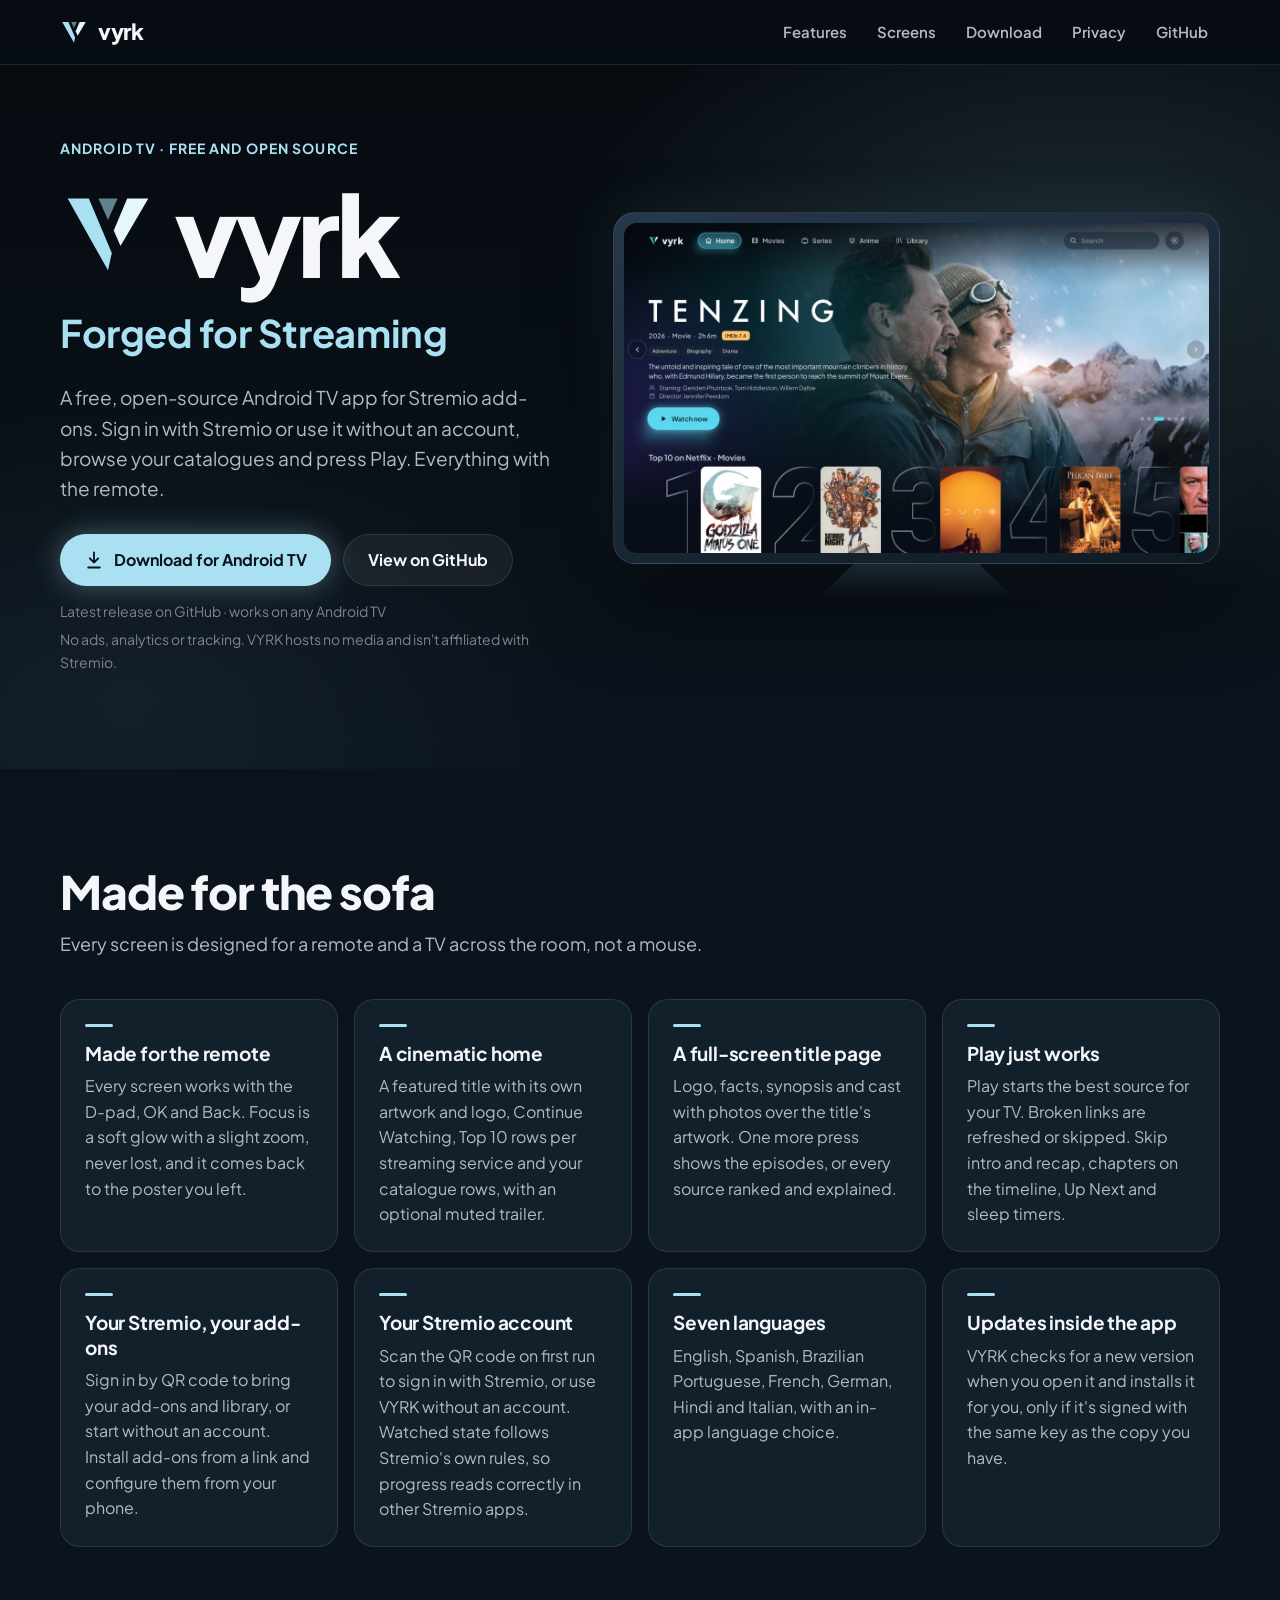
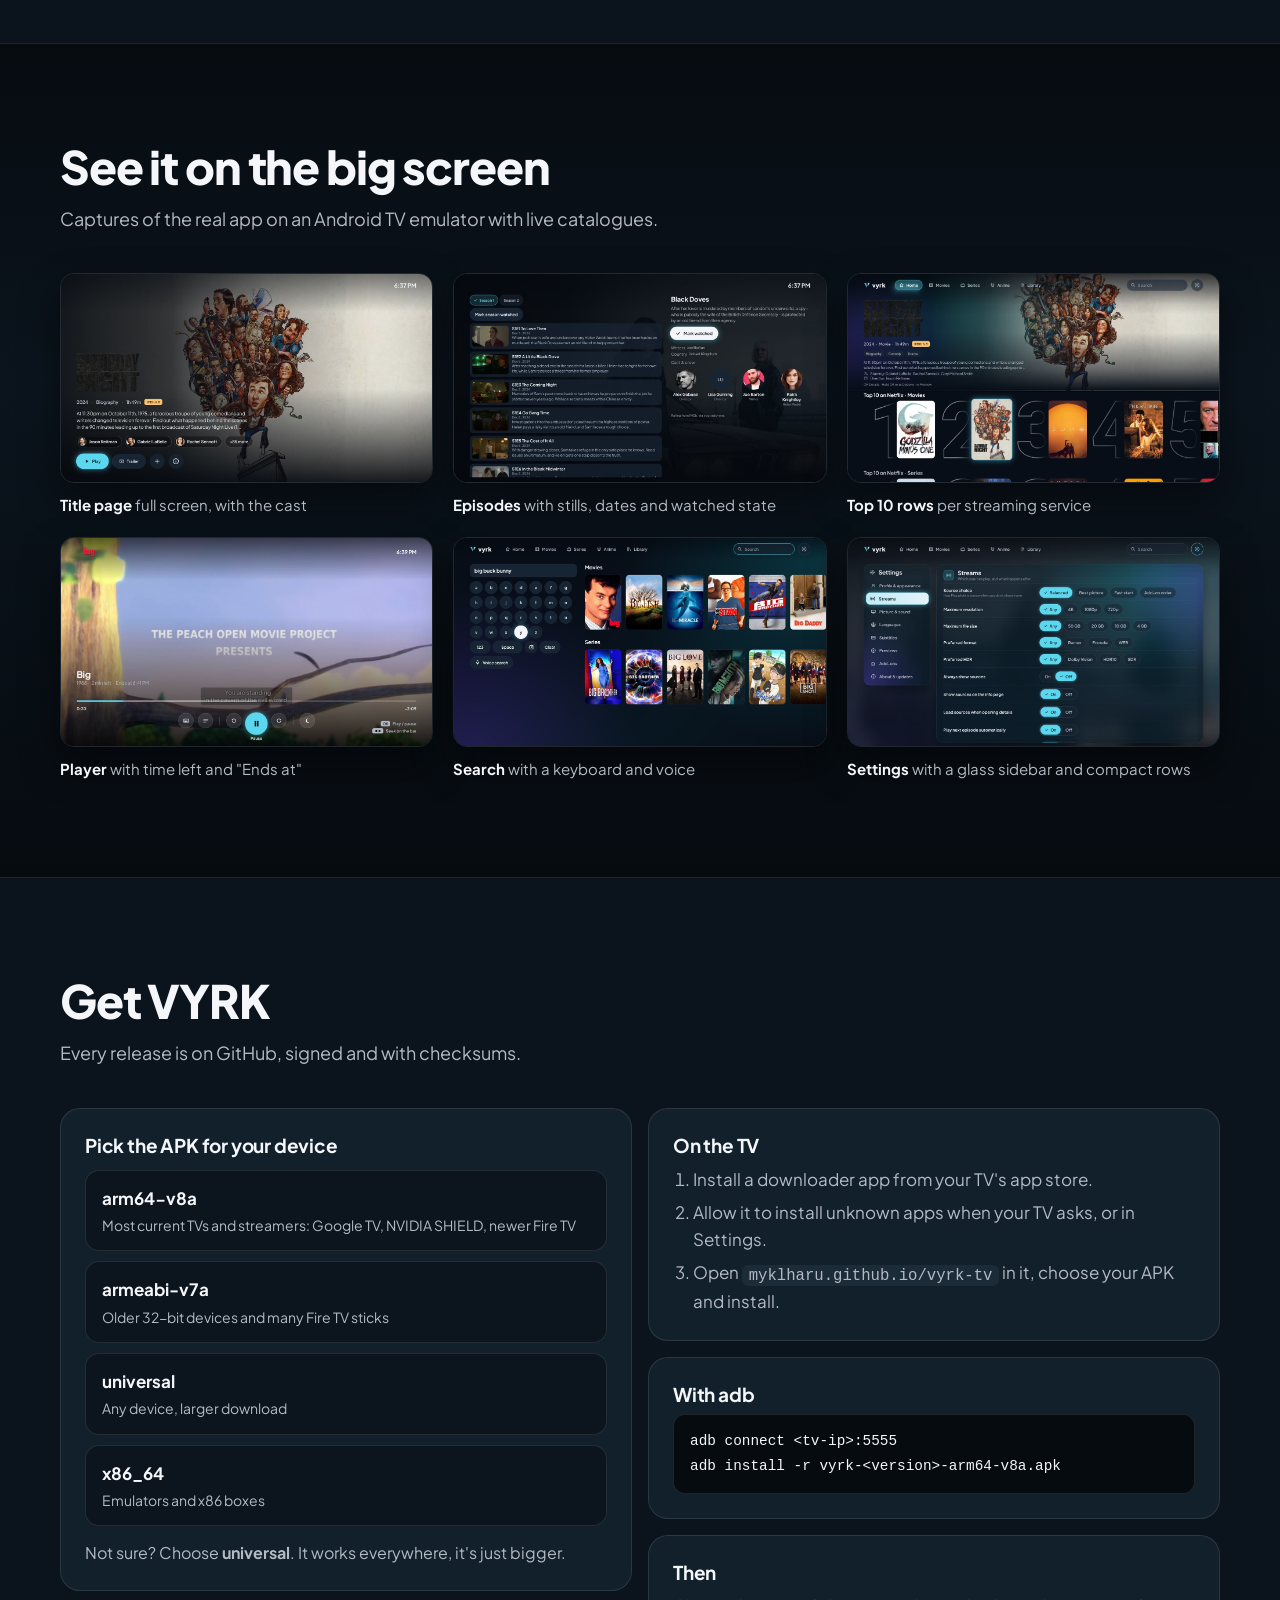
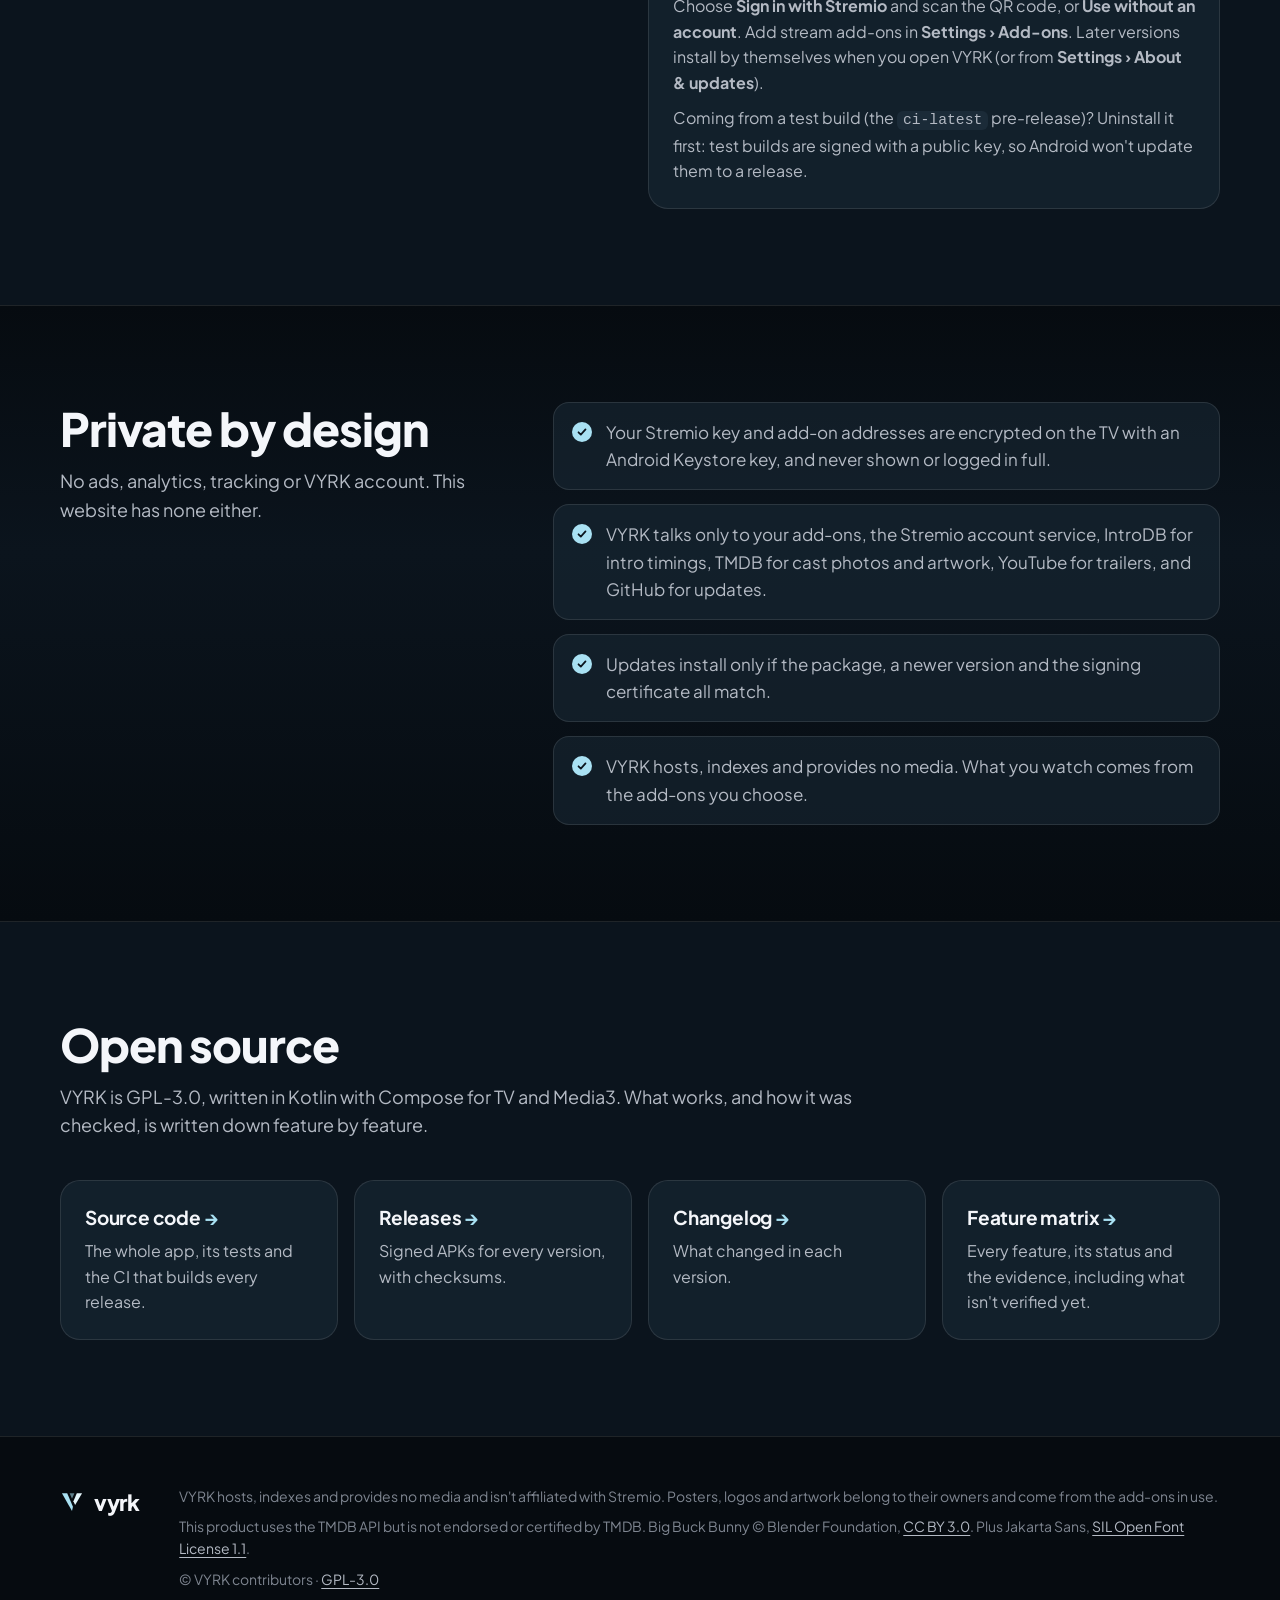
==== site/index.html @ adef7f31 "Automatic updates when VYRK opens - On opening (once per run, at most every 10 min, Settings switch " ====
<!DOCTYPE html>
<html lang="en">
<head>
  <meta charset="utf-8">
  <meta name="viewport" content="width=device-width, initial-scale=1">
  <title>VYRK · Forged for Streaming</title>
  <meta name="description" content="VYRK is a free, open-source Android TV app for Stremio add-ons. Sign in with Stremio or use it without an account, browse your catalogues and press Play, all with the remote.">
  <meta name="theme-color" content="#0B141D">
  <link rel="icon" href="img/mark.svg" type="image/svg+xml">
  <meta property="og:type" content="website">
  <meta property="og:title" content="VYRK · Forged for Streaming">
  <meta property="og:description" content="A free, open-source Android TV app for Stremio add-ons. Browse, choose, press Play. Everything with the remote.">
  <meta property="og:image" content="https://myklharu.github.io/vyrk-tv/img/social-preview.jpg">
  <meta property="og:url" content="https://myklharu.github.io/vyrk-tv/">
  <meta name="twitter:card" content="summary_large_image">
  <link rel="preload" href="fonts/PlusJakartaSans.ttf" as="font" type="font/ttf" crossorigin>
  <link rel="stylesheet" href="styles.css">
</head>
<body>
  <a class="skip" href="#main">Skip to content</a>

  <header class="top">
    <nav class="wrap nav" aria-label="Main">
      <a class="brand" href="#top" aria-label="VYRK home">
        <img src="img/mark.svg" alt="" width="28" height="28">
        <span>vyrk</span>
      </a>
      <div class="nav-links">
        <a href="#features">Features</a>
        <a href="#screens">Screens</a>
        <a href="#download">Download</a>
        <a href="#privacy">Privacy</a>
        <a href="https://github.com/MYKLHARU/vyrk-tv">GitHub</a>
      </div>
    </nav>
  </header>

  <main id="main">
    <!-- Hero -->
    <section class="hero" id="top">
      <div class="wrap hero-grid">
        <div class="hero-copy">
          <p class="eyebrow">Android TV · Free and open source</p>
          <h1 class="wordmark">
            <img src="img/mark.svg" alt="" width="96" height="96">
            <span>vyrk</span>
          </h1>
          <p class="tagline">Forged for Streaming</p>
          <p class="lede">A free, open-source Android TV app for Stremio add-ons. Sign in with Stremio or use it without an account, browse your catalogues and press Play. Everything with the remote.</p>
          <div class="cta">
            <a class="btn btn-primary" id="dl-main" href="https://github.com/MYKLHARU/vyrk-tv/releases/latest">
              <svg viewBox="0 0 24 24" aria-hidden="true"><path d="M12 3v12m0 0-5-5m5 5 5-5M5 21h14" fill="none" stroke="currentColor" stroke-width="2.2" stroke-linecap="round" stroke-linejoin="round"/></svg>
              <span>Download for Android TV</span>
            </a>
            <a class="btn btn-ghost" href="https://github.com/MYKLHARU/vyrk-tv">View on GitHub</a>
          </div>
          <p class="fineprint" id="dl-meta">Latest release on GitHub · works on any Android TV</p>
          <p class="fineprint">No ads, analytics or tracking. VYRK hosts no media and isn't affiliated with Stremio.</p>
        </div>
        <figure class="tv">
          <div class="tv-frame"><img src="img/shots/home.jpg" alt="VYRK home screen on a TV: icon tabs, a featured title with its logo, synopsis and a Watch now button, arrows at either side, above Top 10 rows" width="1280" height="720"></div>
          <div class="tv-stand" aria-hidden="true"></div>
        </figure>
      </div>
    </section>

    <!-- Features -->
    <section class="section" id="features">
      <div class="wrap">
        <h2>Made for the sofa</h2>
        <p class="section-lede">Every screen is designed for a remote and a TV across the room, not a mouse.</p>
        <div class="features">
          <article class="card">
            <h3>Made for the remote</h3>
            <p>Every screen works with the D-pad, OK and Back. Focus is a soft glow with a slight zoom, never lost, and it comes back to the poster you left.</p>
          </article>
          <article class="card">
            <h3>A cinematic home</h3>
            <p>A featured title with its own artwork and logo, Continue Watching, Top 10 rows per streaming service and your catalogue rows, with an optional muted trailer.</p>
          </article>
          <article class="card">
            <h3>A full-screen title page</h3>
            <p>Logo, facts, synopsis and cast with photos over the title's artwork. One more press shows the episodes, or every source ranked and explained.</p>
          </article>
          <article class="card">
            <h3>Play just works</h3>
            <p>Play starts the best source for your TV. Broken links are refreshed or skipped. Skip intro and recap, chapters on the timeline, Up Next and sleep timers.</p>
          </article>
          <article class="card">
            <h3>Your Stremio, your add-ons</h3>
            <p>Sign in by QR code to bring your add-ons and library, or start without an account. Install add-ons from a link and configure them from your phone.</p>
          </article>
          <article class="card">
            <h3>Your Stremio account</h3>
            <p>Scan the QR code on first run to sign in with Stremio, or use VYRK without an account. Watched state follows Stremio's own rules, so progress reads correctly in other Stremio apps.</p>
          </article>
          <article class="card">
            <h3>Seven languages</h3>
            <p>English, Spanish, Brazilian Portuguese, French, German, Hindi and Italian, with an in-app language choice.</p>
          </article>
          <article class="card">
            <h3>Updates inside the app</h3>
            <p>VYRK checks for a new version when you open it and installs it for you, only if it's signed with the same key as the copy you have.</p>
          </article>
        </div>
      </div>
    </section>

    <!-- Screens -->
    <section class="section section-alt" id="screens">
      <div class="wrap">
        <h2>See it on the big screen</h2>
        <p class="section-lede">Captures of the real app on an Android TV emulator with live catalogues.</p>
        <div class="gallery">
          <figure><img src="img/shots/title-page.jpg" alt="Full-screen title page for Saturday Night with cast photos and Play, Trailer, library and more buttons" loading="lazy" width="1280" height="720"><figcaption><strong>Title page</strong> full screen, with the cast</figcaption></figure>
          <figure><img src="img/shots/episodes.jpg" alt="Black Doves episodes with stills and air dates beside the cast and crew" loading="lazy" width="1280" height="720"><figcaption><strong>Episodes</strong> with stills, dates and watched state</figcaption></figure>
          <figure><img src="img/shots/top10.jpg" alt="Top 10 on Netflix rows with large ranking numbers and a title header" loading="lazy" width="1280" height="720"><figcaption><strong>Top 10 rows</strong> per streaming service</figcaption></figure>
          <figure><img src="img/shots/player.jpg" alt="Player with round controls, time left and the time it ends" loading="lazy" width="1280" height="720"><figcaption><strong>Player</strong> with time left and "Ends at"</figcaption></figure>
          <figure><img src="img/shots/search.jpg" alt="Search with an on-screen keyboard and results for movies and series" loading="lazy" width="1280" height="720"><figcaption><strong>Search</strong> with a keyboard and voice</figcaption></figure>
          <figure><img src="img/shots/settings.jpg" alt="Settings: a glass sidebar with an icon per group, and the Streams page with segmented choices and On/Off switches" loading="lazy" width="1280" height="720"><figcaption><strong>Settings</strong> with a glass sidebar and compact rows</figcaption></figure>
        </div>
      </div>
    </section>

    <!-- Download -->
    <section class="section" id="download">
      <div class="wrap">
        <h2>Get VYRK</h2>
        <p class="section-lede" id="release-line">Every release is on GitHub, signed and with checksums.</p>
        <div class="download-grid">
          <div class="card apk-card">
            <h3>Pick the APK for your device</h3>
            <ul class="apks" id="apks">
              <li><a class="apk" data-abi="arm64-v8a" href="https://github.com/MYKLHARU/vyrk-tv/releases/latest"><span class="apk-name">arm64-v8a</span><span class="apk-for">Most current TVs and streamers: Google TV, NVIDIA SHIELD, newer Fire TV</span><span class="apk-size"></span></a></li>
              <li><a class="apk" data-abi="armeabi-v7a" href="https://github.com/MYKLHARU/vyrk-tv/releases/latest"><span class="apk-name">armeabi-v7a</span><span class="apk-for">Older 32-bit devices and many Fire TV sticks</span><span class="apk-size"></span></a></li>
              <li><a class="apk" data-abi="universal" href="https://github.com/MYKLHARU/vyrk-tv/releases/latest"><span class="apk-name">universal</span><span class="apk-for">Any device, larger download</span><span class="apk-size"></span></a></li>
              <li><a class="apk" data-abi="x86_64" href="https://github.com/MYKLHARU/vyrk-tv/releases/latest"><span class="apk-name">x86_64</span><span class="apk-for">Emulators and x86 boxes</span><span class="apk-size"></span></a></li>
            </ul>
            <p class="fineprint">Not sure? Choose <strong>universal</strong>. It works everywhere, it's just bigger.</p>
          </div>
          <div class="steps">
            <div class="card">
              <h3>On the TV</h3>
              <ol>
                <li>Install a downloader app from your TV's app store.</li>
                <li>Allow it to install unknown apps when your TV asks, or in Settings.</li>
                <li>Open <code>myklharu.github.io/vyrk-tv</code> in it, choose your APK and install.</li>
              </ol>
            </div>
            <div class="card">
              <h3>With adb</h3>
              <pre><code>adb connect &lt;tv-ip&gt;:5555
adb install -r vyrk-&lt;version&gt;-arm64-v8a.apk</code></pre>
            </div>
            <div class="card">
              <h3>Then</h3>
              <p>Choose <strong>Sign in with Stremio</strong> and scan the QR code, or <strong>Use without an account</strong>. Add stream add-ons in <strong>Settings › Add-ons</strong>. Later versions install by themselves when you open VYRK (or from <strong>Settings › About & updates</strong>).</p>
              <p class="fineprint">Coming from a test build (the <code>ci-latest</code> pre-release)? Uninstall it first: test builds are signed with a public key, so Android won't update them to a release.</p>
            </div>
          </div>
        </div>
      </div>
    </section>

    <!-- Privacy -->
    <section class="section section-alt" id="privacy">
      <div class="wrap two-col">
        <div>
          <h2>Private by design</h2>
          <p class="section-lede">No ads, analytics, tracking or VYRK account. This website has none either.</p>
        </div>
        <ul class="ticks">
          <li>Your Stremio key and add-on addresses are encrypted on the TV with an Android Keystore key, and never shown or logged in full.</li>
          <li>VYRK talks only to your add-ons, the Stremio account service, IntroDB for intro timings, TMDB for cast photos and artwork, YouTube for trailers, and GitHub for updates.</li>
          <li>Updates install only if the package, a newer version and the signing certificate all match.</li>
          <li>VYRK hosts, indexes and provides no media. What you watch comes from the add-ons you choose.</li>
        </ul>
      </div>
    </section>

    <!-- Open source -->
    <section class="section" id="open-source">
      <div class="wrap">
        <h2>Open source</h2>
        <p class="section-lede">VYRK is GPL-3.0, written in Kotlin with Compose for TV and Media3. What works, and how it was checked, is written down feature by feature.</p>
        <div class="links">
          <a class="card link-card" href="https://github.com/MYKLHARU/vyrk-tv"><h3>Source code</h3><p>The whole app, its tests and the CI that builds every release.</p></a>
          <a class="card link-card" href="https://github.com/MYKLHARU/vyrk-tv/releases"><h3>Releases</h3><p>Signed APKs for every version, with checksums.</p></a>
          <a class="card link-card" href="https://github.com/MYKLHARU/vyrk-tv/blob/main/CHANGELOG.md"><h3>Changelog</h3><p>What changed in each version.</p></a>
          <a class="card link-card" href="https://github.com/MYKLHARU/vyrk-tv/blob/main/docs/FEATURES.md"><h3>Feature matrix</h3><p>Every feature, its status and the evidence, including what isn't verified yet.</p></a>
        </div>
      </div>
    </section>
  </main>

  <footer class="footer">
    <div class="wrap footer-grid">
      <div class="brand"><img src="img/mark.svg" alt="" width="24" height="24"><span>vyrk</span></div>
      <div class="legal">
        <p>VYRK hosts, indexes and provides no media and isn't affiliated with Stremio. Posters, logos and artwork belong to their owners and come from the add-ons in use.</p>
        <p>This product uses the TMDB API but is not endorsed or certified by TMDB. Big Buck Bunny © Blender Foundation, <a href="https://creativecommons.org/licenses/by/3.0/">CC BY 3.0</a>. Plus Jakarta Sans, <a href="fonts/OFL.txt">SIL Open Font License 1.1</a>.</p>
        <p>© VYRK contributors · <a href="https://github.com/MYKLHARU/vyrk-tv/blob/main/LICENSE">GPL-3.0</a></p>
      </div>
    </div>
  </footer>

  <script src="app.js" defer></script>
</body>
</html>
---- site/styles.css ----
/* VYRK site: the app's own palette and type. No external requests besides GitHub's release API. */
@font-face {
  font-family: "Plus Jakarta Sans";
  src: url("fonts/PlusJakartaSans.ttf") format("truetype");
  font-weight: 200 800;
  font-display: swap;
}

:root {
  --bg: #0B141D;
  --shade: #060B10;
  --panel: #13202B;
  --raised: #1B2B38;
  --text: #F4F6FA;
  --text-2: #B4BAC4;
  --muted: #7E8590;
  --accent: #A9E1F3;
  --on-accent: #0B141D;
  --edge: rgba(255, 255, 255, 0.10);
  --radius: 20px;
  --wrap: 1160px;
}

* { box-sizing: border-box; }
html { scroll-behavior: smooth; }
@media (prefers-reduced-motion: reduce) { html { scroll-behavior: auto; } }

body {
  margin: 0;
  background: var(--bg);
  color: var(--text);
  font-family: "Plus Jakarta Sans", system-ui, -apple-system, "Segoe UI", Roboto, sans-serif;
  font-size: 17px;
  line-height: 1.6;
  -webkit-font-smoothing: antialiased;
}

img { max-width: 100%; height: auto; display: block; }
a { color: var(--accent); text-decoration-thickness: 1px; text-underline-offset: 3px; }
code, pre { font-family: ui-monospace, "Cascadia Mono", Consolas, monospace; font-size: 0.92em; }
code { background: var(--raised); padding: 0.1em 0.4em; border-radius: 6px; }

/* Big, obvious focus: the site is also opened from TV browsers with a D-pad. */
:focus-visible { outline: 3px solid var(--accent); outline-offset: 3px; border-radius: 12px; }

.wrap { width: min(var(--wrap), calc(100% - 48px)); margin: 0 auto; }
.skip { position: absolute; left: -999px; top: 8px; background: var(--accent); color: var(--on-accent); padding: 8px 14px; border-radius: 10px; z-index: 10; }
.skip:focus { left: 12px; }

/* ---- Top bar ---- */
.top {
  position: sticky; top: 0; z-index: 5;
  background: linear-gradient(to bottom, rgba(6, 11, 16, 0.92), rgba(6, 11, 16, 0.70));
  backdrop-filter: blur(10px);
  -webkit-backdrop-filter: blur(10px);
  border-bottom: 1px solid var(--edge);
}
.nav { display: flex; align-items: center; justify-content: space-between; height: 64px; }
.brand { display: inline-flex; align-items: center; gap: 10px; color: var(--text); text-decoration: none; font-weight: 800; font-size: 22px; letter-spacing: -0.02em; }
.nav-links { display: flex; gap: 6px; }
.nav-links a { color: var(--text-2); text-decoration: none; font-weight: 600; font-size: 15px; padding: 8px 12px; border-radius: 10px; }
.nav-links a:hover { color: var(--text); background: rgba(255, 255, 255, 0.06); }

/* ---- Hero ---- */
.hero {
  position: relative;
  overflow: hidden;
  padding: 72px 0 96px;
  background:
    radial-gradient(60% 70% at 85% 30%, rgba(169, 225, 243, 0.14), transparent 70%),
    radial-gradient(50% 60% at 10% 90%, rgba(169, 225, 243, 0.06), transparent 70%),
    linear-gradient(180deg, var(--shade), var(--bg));
}
.hero-grid { display: grid; grid-template-columns: 0.9fr 1.1fr; gap: 56px; align-items: center; }
.eyebrow { color: var(--accent); font-weight: 700; font-size: 14px; letter-spacing: 0.08em; text-transform: uppercase; margin: 0 0 18px; }
.wordmark { display: flex; align-items: center; gap: 18px; margin: 0; font-size: clamp(64px, 9vw, 112px); line-height: 1; font-weight: 800; letter-spacing: -0.04em; }
.wordmark img { width: 0.86em; height: 0.86em; }
.tagline { margin: 14px 0 0; font-size: clamp(26px, 3.2vw, 38px); font-weight: 700; color: var(--accent); letter-spacing: -0.01em; }
.lede { margin: 18px 0 0; font-size: 19px; color: var(--text-2); max-width: 34em; }
.cta { display: flex; flex-wrap: wrap; gap: 12px; margin: 30px 0 14px; }
.fineprint { margin: 6px 0 0; font-size: 14px; color: var(--muted); }
.fineprint strong { color: var(--text-2); }

.btn { display: inline-flex; align-items: center; gap: 10px; height: 52px; padding: 0 24px; border-radius: 999px; font-weight: 700; font-size: 16px; text-decoration: none; transition: transform 0.15s ease, box-shadow 0.15s ease, background 0.15s ease; }
.btn svg { width: 20px; height: 20px; }
.btn-primary { background: var(--accent); color: var(--on-accent); box-shadow: 0 0 28px rgba(169, 225, 243, 0.35); }
.btn-primary:hover, .btn-primary:focus-visible { transform: scale(1.04); box-shadow: 0 0 40px rgba(169, 225, 243, 0.55); }
.btn-ghost { color: var(--text); background: rgba(255, 255, 255, 0.06); border: 1px solid var(--edge); }
.btn-ghost:hover, .btn-ghost:focus-visible { background: var(--text); color: var(--bg); }

.tv { margin: 0; }
.tv-frame { padding: 10px; border-radius: 22px; background: linear-gradient(160deg, #26394a, #0f1a24); border: 1px solid var(--edge); box-shadow: 0 40px 80px rgba(0, 0, 0, 0.55), 0 0 60px rgba(169, 225, 243, 0.08); }
.tv-frame img { border-radius: 13px; }
.tv-stand { width: 32%; height: 34px; margin: 0 auto; background: linear-gradient(to bottom, #1b2a37, transparent); clip-path: polygon(18% 0, 82% 0, 100% 100%, 0 100%); opacity: 0.9; }

/* ---- Sections ---- */
.section { padding: 96px 0; }
.section-alt { background: linear-gradient(180deg, var(--shade), var(--bg) 40%, var(--shade)); border-top: 1px solid var(--edge); border-bottom: 1px solid var(--edge); }
h2 { margin: 0; font-size: clamp(32px, 4vw, 46px); line-height: 1.15; letter-spacing: -0.025em; font-weight: 800; }
h3 { margin: 0 0 8px; font-size: 19px; line-height: 1.3; letter-spacing: -0.01em; font-weight: 700; }
.section-lede { margin: 12px 0 40px; font-size: 18px; color: var(--text-2); max-width: 44em; }

.card { background: rgba(27, 43, 56, 0.55); border: 1px solid var(--edge); border-radius: var(--radius); padding: 24px; }
.card p { margin: 0; color: var(--text-2); font-size: 16px; }
.card p + p { margin-top: 10px; }

.features { display: grid; grid-template-columns: repeat(4, 1fr); gap: 16px; }
.features .card h3::before { content: ""; display: block; width: 28px; height: 3px; border-radius: 2px; background: var(--accent); margin-bottom: 14px; }

/* ---- Gallery ---- */
.gallery { display: grid; grid-template-columns: repeat(3, 1fr); gap: 20px; }
.gallery figure { margin: 0; }
.gallery img { border-radius: 14px; border: 1px solid var(--edge); box-shadow: 0 18px 40px rgba(0, 0, 0, 0.45); aspect-ratio: 16 / 9; object-fit: cover; width: 100%; }
.gallery figcaption { margin-top: 10px; font-size: 15px; color: var(--text-2); }
.gallery figcaption strong { color: var(--text); }

/* ---- Download ---- */
.download-grid { display: grid; grid-template-columns: 1fr 1fr; gap: 16px; align-items: start; }
.apks { list-style: none; margin: 12px 0 14px; padding: 0; display: grid; gap: 10px; }
.apk { display: grid; grid-template-columns: auto 1fr auto; grid-template-areas: "name size size" "for for for"; gap: 2px 12px; padding: 14px 16px; border-radius: 14px; background: rgba(6, 11, 16, 0.5); border: 1px solid var(--edge); text-decoration: none; color: var(--text); transition: background 0.15s ease, transform 0.15s ease; }
.apk:hover, .apk:focus-visible { background: var(--text); color: var(--bg); transform: scale(1.015); }
.apk:hover .apk-for, .apk:focus-visible .apk-for, .apk:hover .apk-size, .apk:focus-visible .apk-size { color: inherit; }
.apk-name { grid-area: name; font-weight: 700; font-size: 17px; }
.apk-size { grid-area: size; justify-self: end; color: var(--muted); font-size: 14px; }
.apk-for { grid-area: for; color: var(--text-2); font-size: 14px; }
.steps { display: grid; gap: 16px; }
.steps ol { margin: 0; padding-left: 1.2em; color: var(--text-2); }
.steps li + li { margin-top: 6px; }
pre { margin: 0; padding: 14px 16px; background: var(--shade); border: 1px solid var(--edge); border-radius: 12px; overflow-x: auto; color: var(--text); }
pre code { background: none; padding: 0; }

/* ---- Privacy ---- */
.two-col { display: grid; grid-template-columns: 0.8fr 1.2fr; gap: 48px; align-items: start; }
.two-col .section-lede { margin-bottom: 0; }
.ticks { list-style: none; margin: 0; padding: 0; display: grid; gap: 14px; }
.ticks li { position: relative; padding: 16px 18px 16px 52px; background: rgba(27, 43, 56, 0.55); border: 1px solid var(--edge); border-radius: 16px; color: var(--text-2); }
.ticks li::before { content: ""; position: absolute; left: 18px; top: 19px; width: 20px; height: 20px; border-radius: 50%; background: var(--accent) url("data:image/svg+xml,%3Csvg xmlns='http://www.w3.org/2000/svg' viewBox='0 0 24 24'%3E%3Cpath d='M6 12.5l4 4 8-9' fill='none' stroke='%230B141D' stroke-width='3' stroke-linecap='round' stroke-linejoin='round'/%3E%3C/svg%3E") center / 14px no-repeat; }

/* ---- Open source ---- */
.links { display: grid; grid-template-columns: repeat(4, 1fr); gap: 16px; }
.link-card { text-decoration: none; color: var(--text); transition: transform 0.15s ease, background 0.15s ease; }
.link-card:hover, .link-card:focus-visible { transform: translateY(-3px); background: var(--raised); }
.link-card h3::after { content: " →"; color: var(--accent); }

/* ---- Footer ---- */
.footer { padding: 48px 0 64px; border-top: 1px solid var(--edge); background: var(--shade); }
.footer-grid { display: grid; grid-template-columns: auto 1fr; gap: 40px; align-items: start; }
.legal p { margin: 0 0 8px; color: var(--muted); font-size: 14px; }
.legal a { color: var(--text-2); }

/* ---- Smaller screens ---- */
@media (max-width: 1000px) {
  .hero-grid { grid-template-columns: 1fr; gap: 44px; }
  .features, .links { grid-template-columns: repeat(2, 1fr); }
  .gallery { grid-template-columns: repeat(2, 1fr); }
  .download-grid, .two-col { grid-template-columns: 1fr; }
  .two-col { gap: 24px; }
}
@media (max-width: 640px) {
  body { font-size: 16px; }
  .nav-links a:not(:last-child) { display: none; }
  .hero { padding: 44px 0 64px; }
  .section { padding: 64px 0; }
  .features, .links, .gallery { grid-template-columns: 1fr; }
  .footer-grid { grid-template-columns: 1fr; gap: 16px; }
  .btn { width: 100%; justify-content: center; }
}
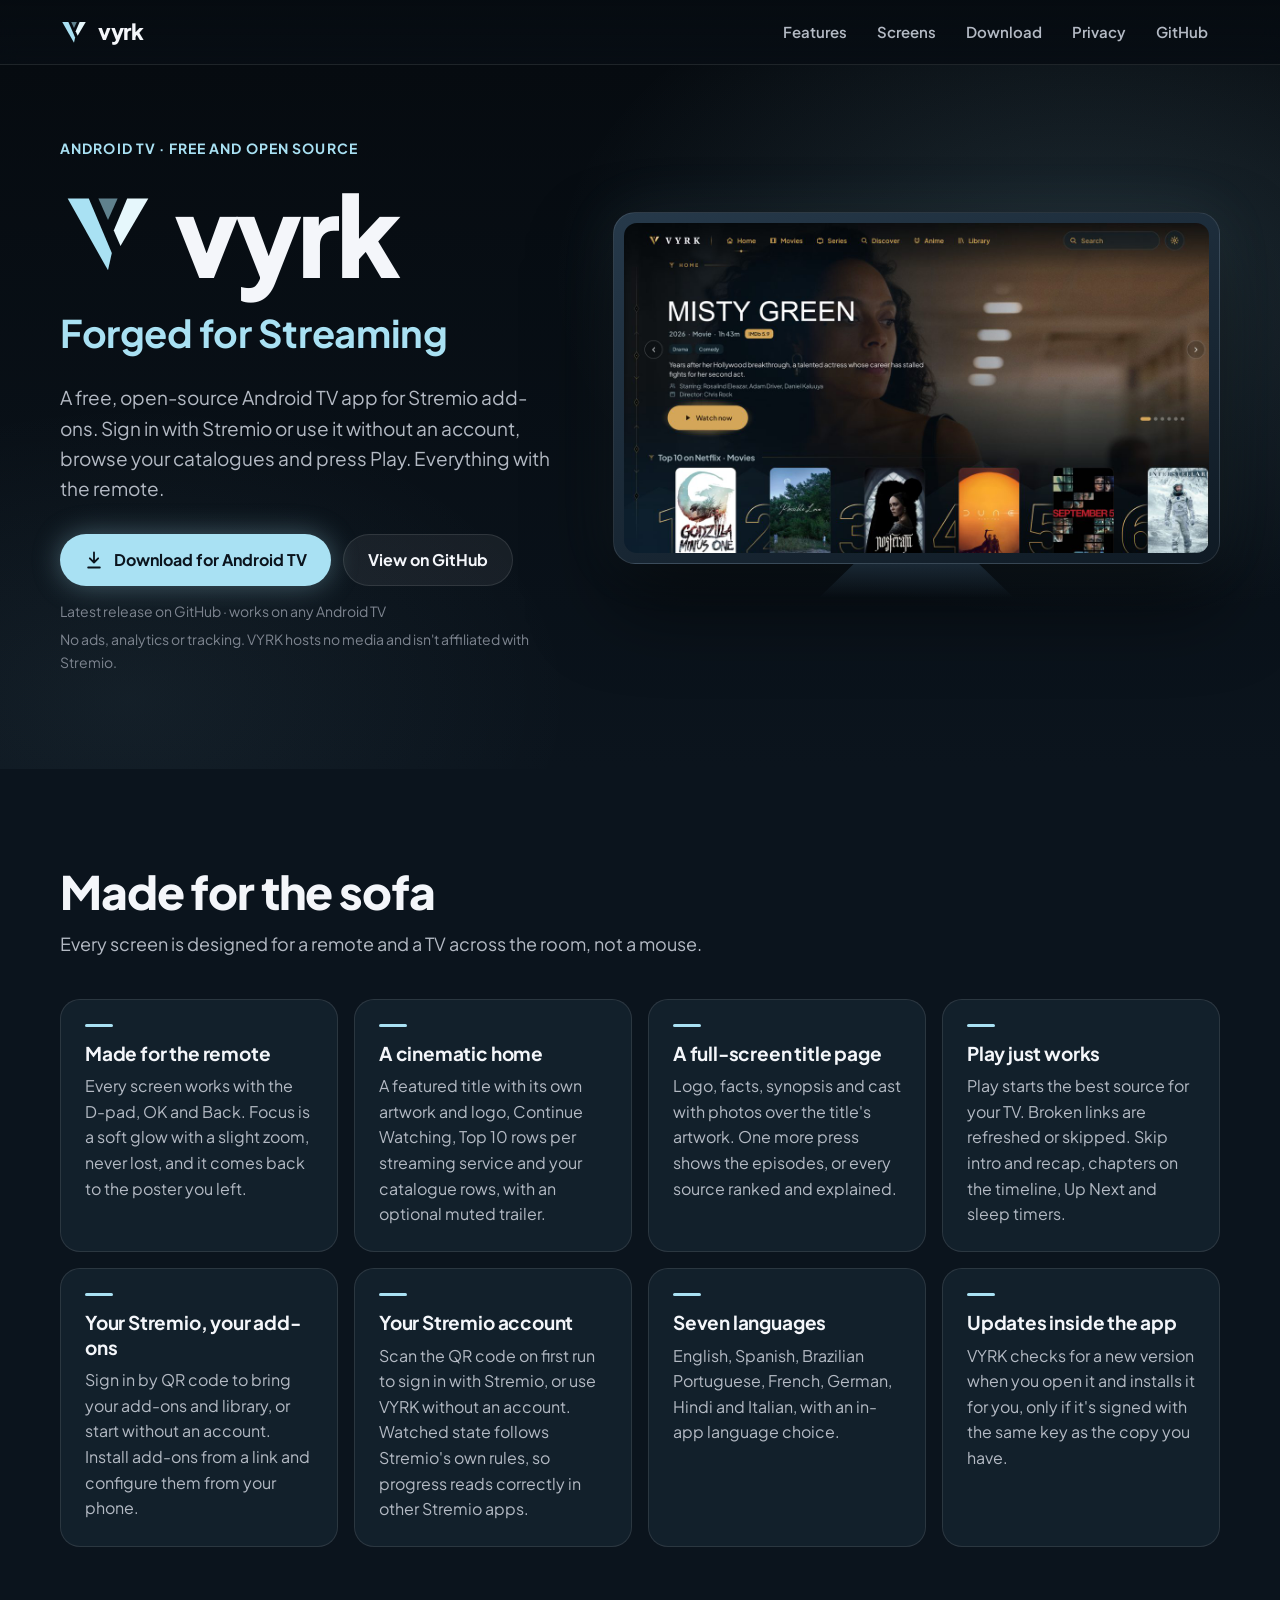
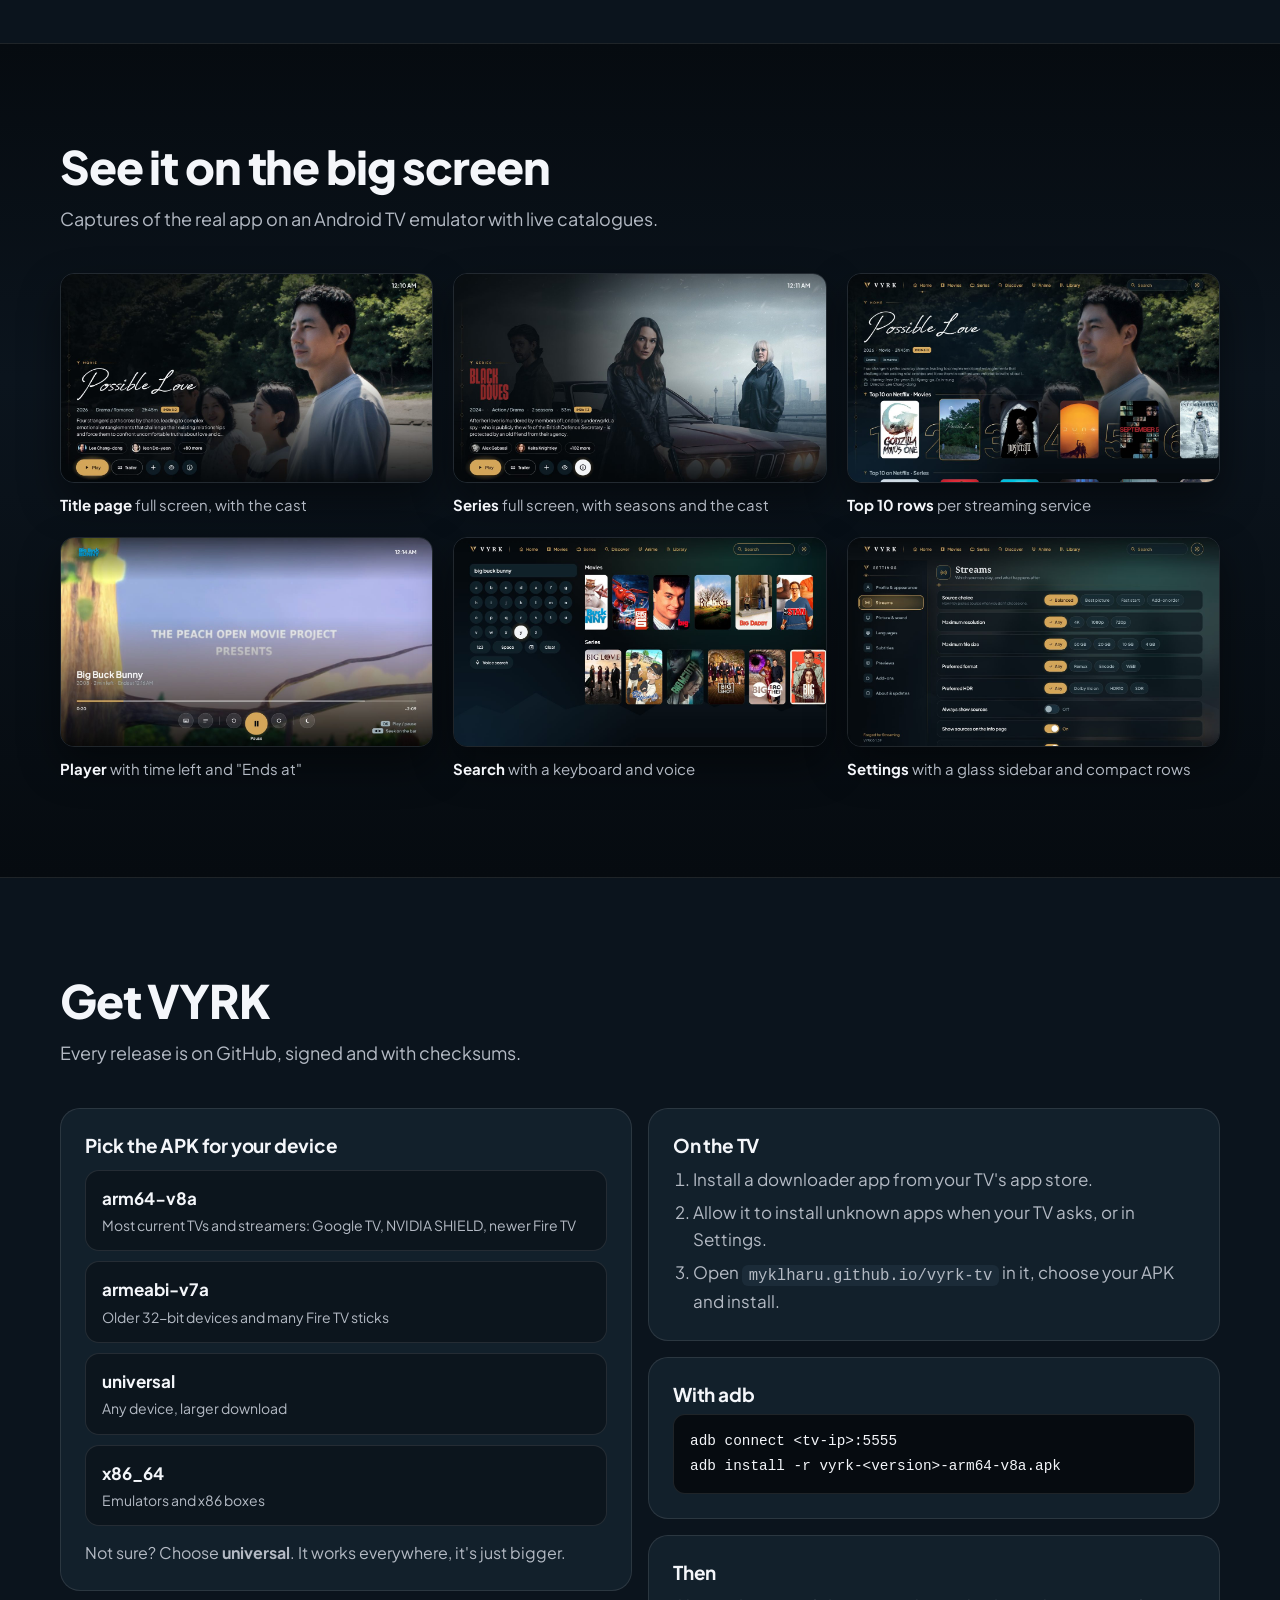
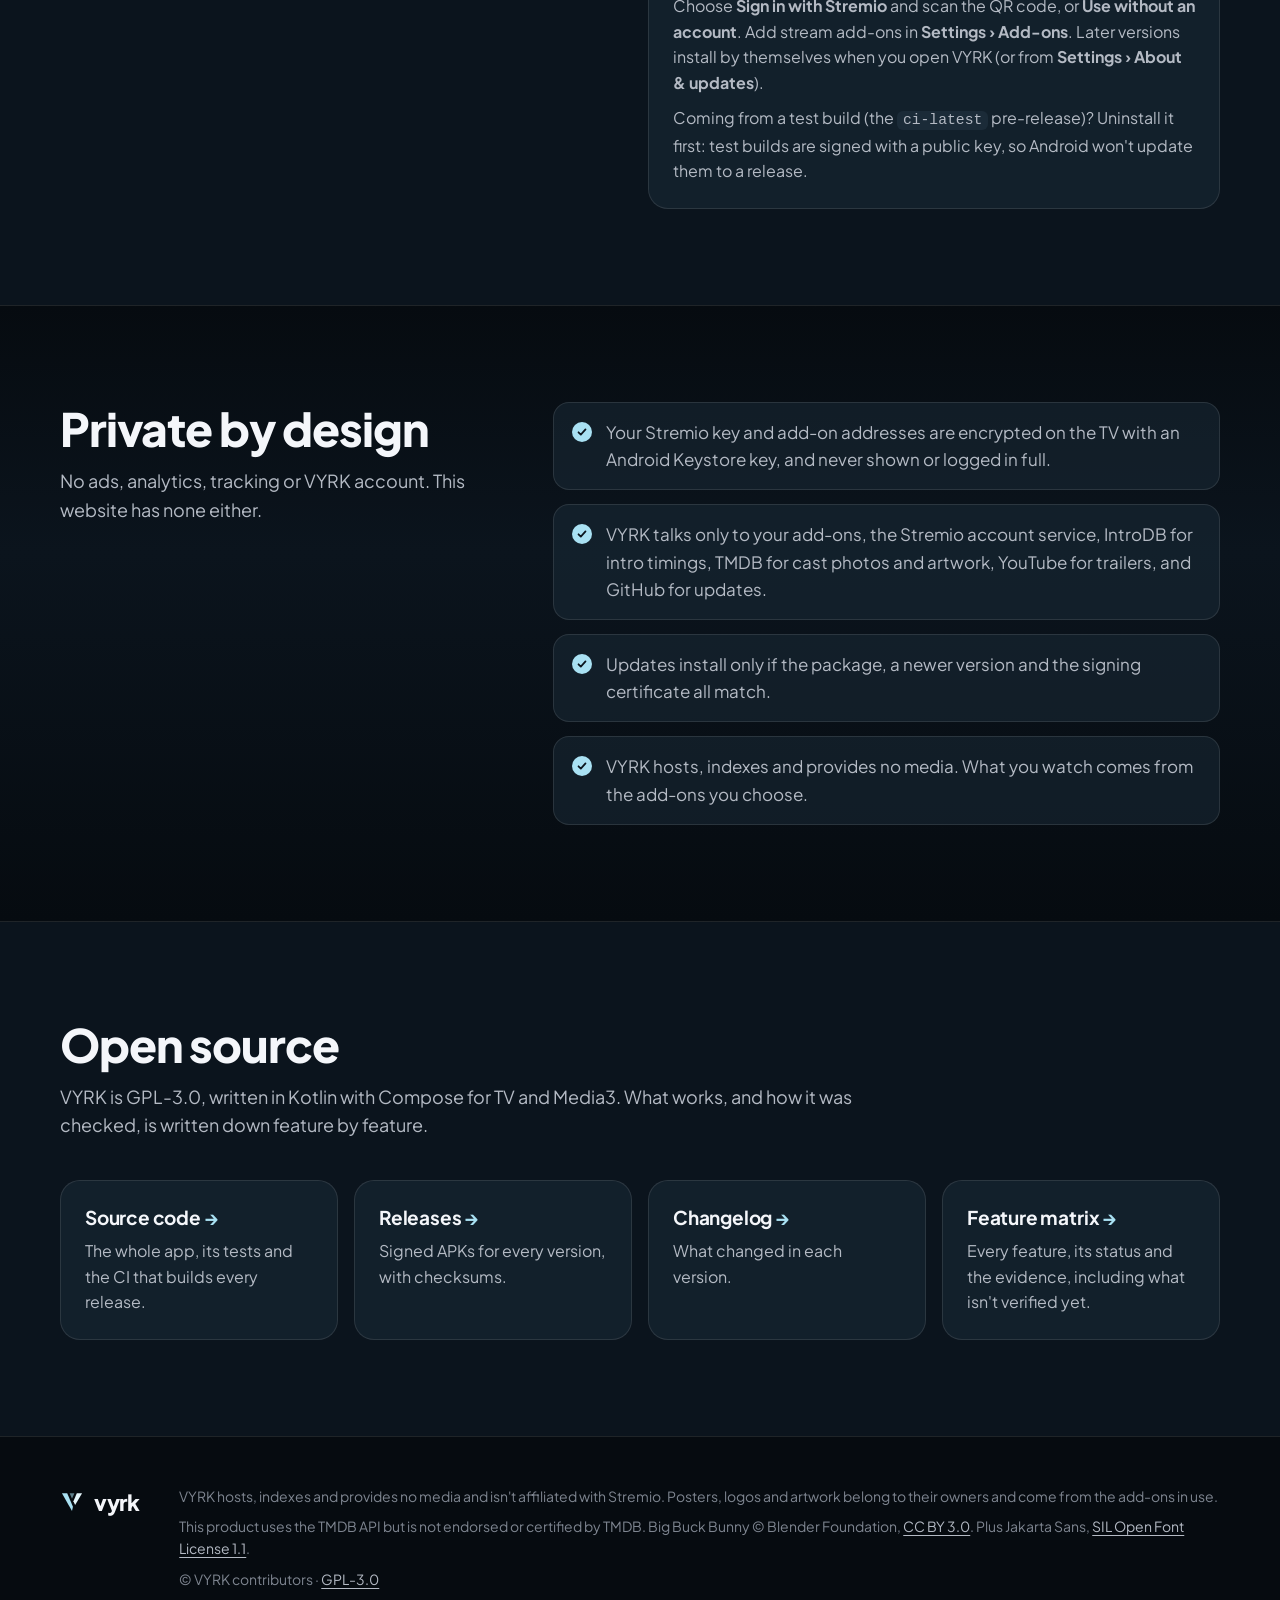
==== commit 12ef53b7: "Docs: screenshots from v0.1.39 README gallery, banner and social preview from the ci-showcase captur" ====
--- a/site/index.html
+++ b/site/index.html
@@ -112,8 +112,8 @@
         <h2>See it on the big screen</h2>
         <p class="section-lede">Captures of the real app on an Android TV emulator with live catalogues.</p>
         <div class="gallery">
-          <figure><img src="img/shots/title-page.jpg" alt="Full-screen title page for Saturday Night with cast photos and Play, Trailer, library and more buttons" loading="lazy" width="1280" height="720"><figcaption><strong>Title page</strong> full screen, with the cast</figcaption></figure>
-          <figure><img src="img/shots/episodes.jpg" alt="Black Doves episodes with stills and air dates beside the cast and crew" loading="lazy" width="1280" height="720"><figcaption><strong>Episodes</strong> with stills, dates and watched state</figcaption></figure>
+          <figure><img src="img/shots/title-page.jpg" alt="Full-screen title page for Possible Love with cast photos and Play, Trailer, library, watched and info buttons" loading="lazy" width="1280" height="720"><figcaption><strong>Title page</strong> full screen, with the cast</figcaption></figure>
+          <figure><img src="img/shots/episodes.jpg" alt="Series page for Black Doves over the show's artwork, with seasons, runtime, synopsis, cast and a Play button" loading="lazy" width="1280" height="720"><figcaption><strong>Series</strong> full screen, with seasons and the cast</figcaption></figure>
           <figure><img src="img/shots/top10.jpg" alt="Top 10 on Netflix rows with large ranking numbers and a title header" loading="lazy" width="1280" height="720"><figcaption><strong>Top 10 rows</strong> per streaming service</figcaption></figure>
           <figure><img src="img/shots/player.jpg" alt="Player with round controls, time left and the time it ends" loading="lazy" width="1280" height="720"><figcaption><strong>Player</strong> with time left and "Ends at"</figcaption></figure>
           <figure><img src="img/shots/search.jpg" alt="Search with an on-screen keyboard and results for movies and series" loading="lazy" width="1280" height="720"><figcaption><strong>Search</strong> with a keyboard and voice</figcaption></figure>
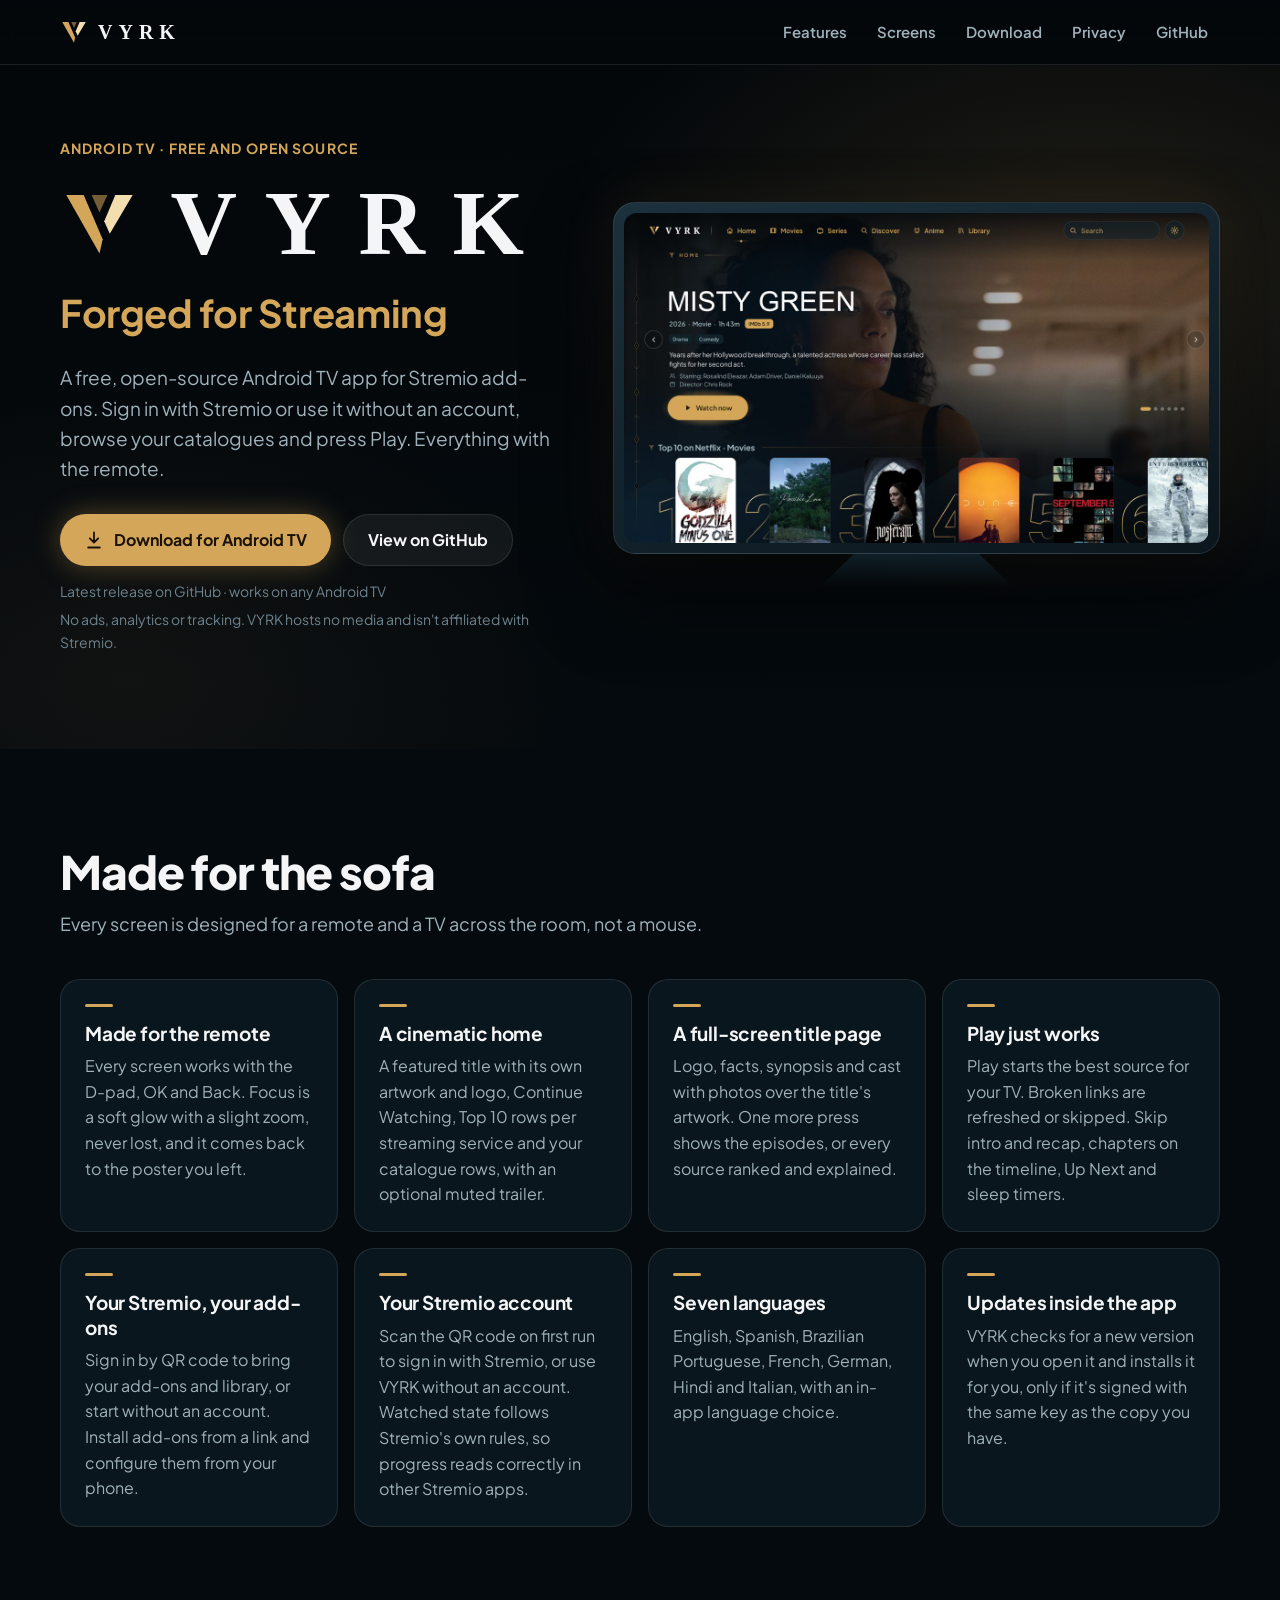
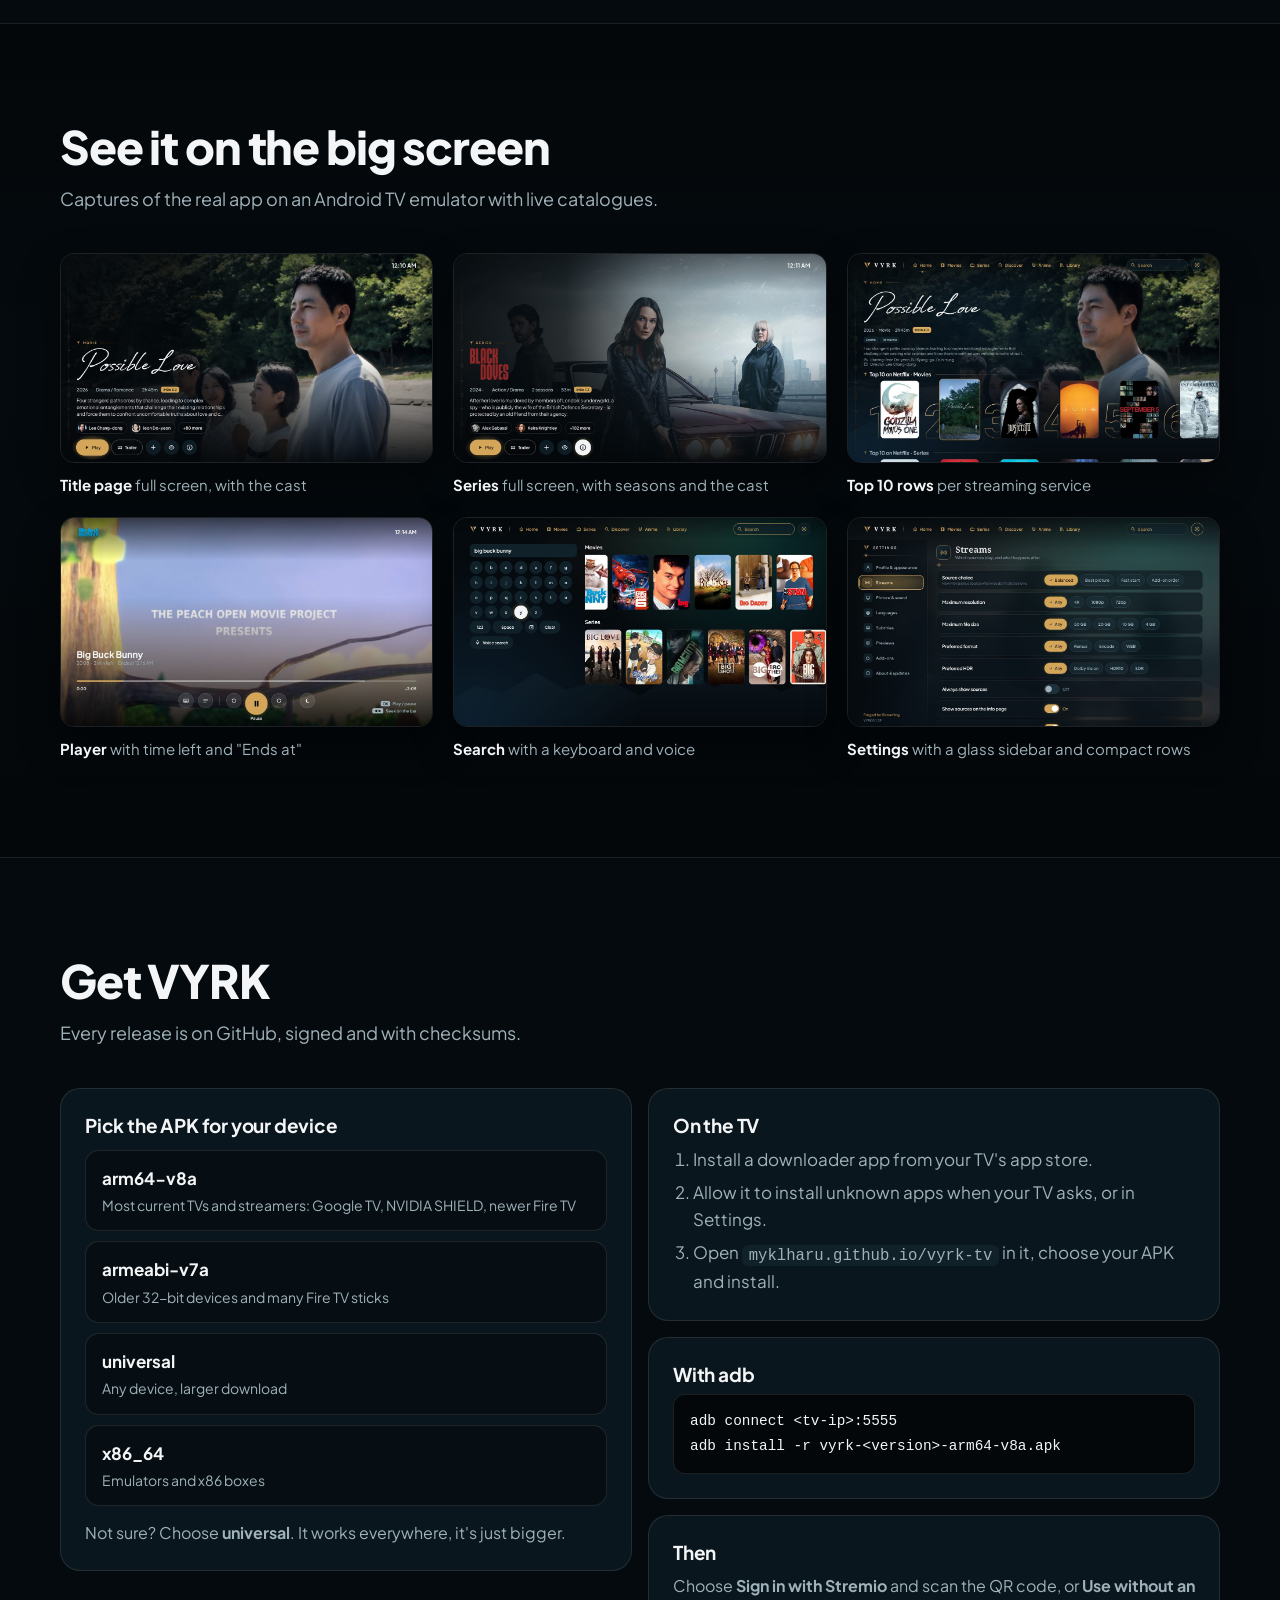
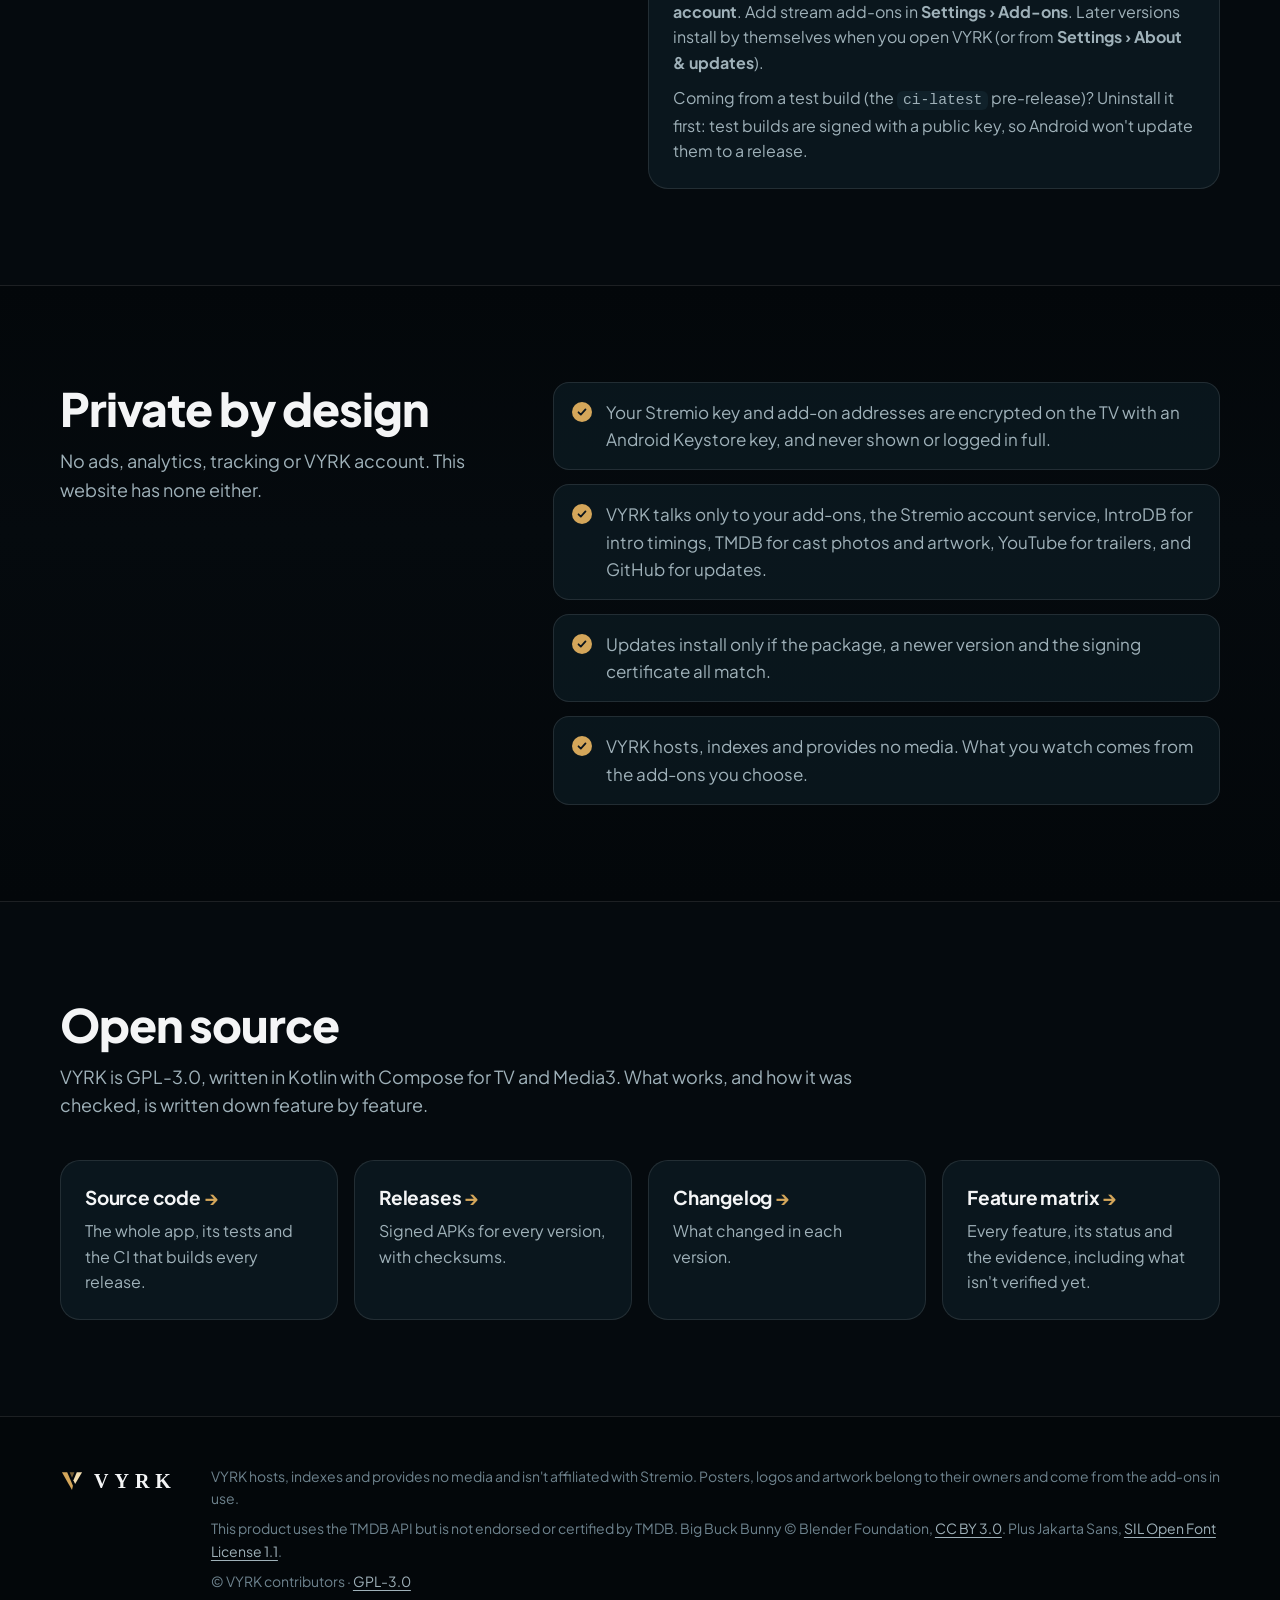
==== commit 72bf011b: "Website and README banner: the app's gold brand The website, its mark and the README banner and soci" ====
--- a/site/index.html
+++ b/site/index.html
@@ -5,7 +5,7 @@
   <meta name="viewport" content="width=device-width, initial-scale=1">
   <title>VYRK · Forged for Streaming</title>
   <meta name="description" content="VYRK is a free, open-source Android TV app for Stremio add-ons. Sign in with Stremio or use it without an account, browse your catalogues and press Play, all with the remote.">
-  <meta name="theme-color" content="#0B141D">
+  <meta name="theme-color" content="#050A0E">
   <link rel="icon" href="img/mark.svg" type="image/svg+xml">
   <meta property="og:type" content="website">
   <meta property="og:title" content="VYRK · Forged for Streaming">
@@ -23,7 +23,7 @@
     <nav class="wrap nav" aria-label="Main">
       <a class="brand" href="#top" aria-label="VYRK home">
         <img src="img/mark.svg" alt="" width="28" height="28">
-        <span>vyrk</span>
+        <span>VYRK</span>
       </a>
       <div class="nav-links">
         <a href="#features">Features</a>
@@ -43,7 +43,7 @@
           <p class="eyebrow">Android TV · Free and open source</p>
           <h1 class="wordmark">
             <img src="img/mark.svg" alt="" width="96" height="96">
-            <span>vyrk</span>
+            <span>VYRK</span>
           </h1>
           <p class="tagline">Forged for Streaming</p>
           <p class="lede">A free, open-source Android TV app for Stremio add-ons. Sign in with Stremio or use it without an account, browse your catalogues and press Play. Everything with the remote.</p>
@@ -195,7 +195,7 @@
 
   <footer class="footer">
     <div class="wrap footer-grid">
-      <div class="brand"><img src="img/mark.svg" alt="" width="24" height="24"><span>vyrk</span></div>
+      <div class="brand"><img src="img/mark.svg" alt="" width="24" height="24"><span>VYRK</span></div>
       <div class="legal">
         <p>VYRK hosts, indexes and provides no media and isn't affiliated with Stremio. Posters, logos and artwork belong to their owners and come from the add-ons in use.</p>
         <p>This product uses the TMDB API but is not endorsed or certified by TMDB. Big Buck Bunny © Blender Foundation, <a href="https://creativecommons.org/licenses/by/3.0/">CC BY 3.0</a>. Plus Jakarta Sans, <a href="fonts/OFL.txt">SIL Open Font License 1.1</a>.</p>
--- a/site/styles.css
+++ b/site/styles.css
@@ -1,4 +1,4 @@
-/* VYRK site: the app's own palette and type. No external requests besides GitHub's release API. */
+/* VYRK site: the app's own palette (Theme.kt) and type. No external requests besides GitHub's release API. */
 @font-face {
   font-family: "Plus Jakarta Sans";
   src: url("fonts/PlusJakartaSans.ttf") format("truetype");
@@ -7,16 +7,17 @@
 }
 
 :root {
-  --bg: #0B141D;
-  --shade: #060B10;
-  --panel: #13202B;
-  --raised: #1B2B38;
-  --text: #F4F6FA;
-  --text-2: #B4BAC4;
-  --muted: #7E8590;
-  --accent: #A9E1F3;
-  --on-accent: #0B141D;
+  --bg: #050A0E;
+  --shade: #03070A;
+  --panel: #0B151C;
+  --raised: #10212A;
+  --text: #F4F5F6;
+  --text-2: #9FB1B9;
+  --muted: #6E838E;
+  --accent: #D4A65A;
+  --on-accent: #1A1206;
   --edge: rgba(255, 255, 255, 0.10);
+  --serif: "Noto Serif", Georgia, "Times New Roman", serif; /* the app's wordmark is the system serif */
   --radius: 20px;
   --wrap: 1160px;
 }
@@ -50,13 +51,14 @@
 /* ---- Top bar ---- */
 .top {
   position: sticky; top: 0; z-index: 5;
-  background: linear-gradient(to bottom, rgba(6, 11, 16, 0.92), rgba(6, 11, 16, 0.70));
+  background: linear-gradient(to bottom, rgba(3, 7, 10, 0.92), rgba(3, 7, 10, 0.70));
   backdrop-filter: blur(10px);
   -webkit-backdrop-filter: blur(10px);
   border-bottom: 1px solid var(--edge);
 }
 .nav { display: flex; align-items: center; justify-content: space-between; height: 64px; }
-.brand { display: inline-flex; align-items: center; gap: 10px; color: var(--text); text-decoration: none; font-weight: 800; font-size: 22px; letter-spacing: -0.02em; }
+.brand { display: inline-flex; align-items: center; gap: 10px; color: var(--text); text-decoration: none; font-family: var(--serif); font-weight: 600; font-size: 20px; letter-spacing: 0.30em; }
+.brand span, .wordmark span { margin-right: -0.30em; } /* no trailing letter space */
 .nav-links { display: flex; gap: 6px; }
 .nav-links a { color: var(--text-2); text-decoration: none; font-weight: 600; font-size: 15px; padding: 8px 12px; border-radius: 10px; }
 .nav-links a:hover { color: var(--text); background: rgba(255, 255, 255, 0.06); }
@@ -67,13 +69,13 @@
   overflow: hidden;
   padding: 72px 0 96px;
   background:
-    radial-gradient(60% 70% at 85% 30%, rgba(169, 225, 243, 0.14), transparent 70%),
-    radial-gradient(50% 60% at 10% 90%, rgba(169, 225, 243, 0.06), transparent 70%),
+    radial-gradient(60% 70% at 85% 30%, rgba(212, 166, 90, 0.14), transparent 70%),
+    radial-gradient(50% 60% at 10% 90%, rgba(212, 166, 90, 0.06), transparent 70%),
     linear-gradient(180deg, var(--shade), var(--bg));
 }
 .hero-grid { display: grid; grid-template-columns: 0.9fr 1.1fr; gap: 56px; align-items: center; }
 .eyebrow { color: var(--accent); font-weight: 700; font-size: 14px; letter-spacing: 0.08em; text-transform: uppercase; margin: 0 0 18px; }
-.wordmark { display: flex; align-items: center; gap: 18px; margin: 0; font-size: clamp(64px, 9vw, 112px); line-height: 1; font-weight: 800; letter-spacing: -0.04em; }
+.wordmark { display: flex; align-items: center; gap: 0.34em; margin: 0; font-family: var(--serif); font-size: clamp(52px, 7.4vw, 92px); line-height: 1; font-weight: 600; letter-spacing: 0.30em; }
 .wordmark img { width: 0.86em; height: 0.86em; }
 .tagline { margin: 14px 0 0; font-size: clamp(26px, 3.2vw, 38px); font-weight: 700; color: var(--accent); letter-spacing: -0.01em; }
 .lede { margin: 18px 0 0; font-size: 19px; color: var(--text-2); max-width: 34em; }
@@ -83,15 +85,15 @@
 
 .btn { display: inline-flex; align-items: center; gap: 10px; height: 52px; padding: 0 24px; border-radius: 999px; font-weight: 700; font-size: 16px; text-decoration: none; transition: transform 0.15s ease, box-shadow 0.15s ease, background 0.15s ease; }
 .btn svg { width: 20px; height: 20px; }
-.btn-primary { background: var(--accent); color: var(--on-accent); box-shadow: 0 0 28px rgba(169, 225, 243, 0.35); }
-.btn-primary:hover, .btn-primary:focus-visible { transform: scale(1.04); box-shadow: 0 0 40px rgba(169, 225, 243, 0.55); }
+.btn-primary { background: var(--accent); color: var(--on-accent); box-shadow: 0 0 28px rgba(212, 166, 90, 0.35); }
+.btn-primary:hover, .btn-primary:focus-visible { transform: scale(1.04); box-shadow: 0 0 40px rgba(212, 166, 90, 0.55); }
 .btn-ghost { color: var(--text); background: rgba(255, 255, 255, 0.06); border: 1px solid var(--edge); }
 .btn-ghost:hover, .btn-ghost:focus-visible { background: var(--text); color: var(--bg); }
 
 .tv { margin: 0; }
-.tv-frame { padding: 10px; border-radius: 22px; background: linear-gradient(160deg, #26394a, #0f1a24); border: 1px solid var(--edge); box-shadow: 0 40px 80px rgba(0, 0, 0, 0.55), 0 0 60px rgba(169, 225, 243, 0.08); }
+.tv-frame { padding: 10px; border-radius: 22px; background: linear-gradient(160deg, #1B313D, #0B151C); border: 1px solid var(--edge); box-shadow: 0 40px 80px rgba(0, 0, 0, 0.55), 0 0 60px rgba(212, 166, 90, 0.08); }
 .tv-frame img { border-radius: 13px; }
-.tv-stand { width: 32%; height: 34px; margin: 0 auto; background: linear-gradient(to bottom, #1b2a37, transparent); clip-path: polygon(18% 0, 82% 0, 100% 100%, 0 100%); opacity: 0.9; }
+.tv-stand { width: 32%; height: 34px; margin: 0 auto; background: linear-gradient(to bottom, #10212A, transparent); clip-path: polygon(18% 0, 82% 0, 100% 100%, 0 100%); opacity: 0.9; }
 
 /* ---- Sections ---- */
 .section { padding: 96px 0; }
@@ -100,7 +102,7 @@
 h3 { margin: 0 0 8px; font-size: 19px; line-height: 1.3; letter-spacing: -0.01em; font-weight: 700; }
 .section-lede { margin: 12px 0 40px; font-size: 18px; color: var(--text-2); max-width: 44em; }
 
-.card { background: rgba(27, 43, 56, 0.55); border: 1px solid var(--edge); border-radius: var(--radius); padding: 24px; }
+.card { background: rgba(16, 33, 42, 0.55); border: 1px solid var(--edge); border-radius: var(--radius); padding: 24px; }
 .card p { margin: 0; color: var(--text-2); font-size: 16px; }
 .card p + p { margin-top: 10px; }
 
@@ -117,7 +119,7 @@
 /* ---- Download ---- */
 .download-grid { display: grid; grid-template-columns: 1fr 1fr; gap: 16px; align-items: start; }
 .apks { list-style: none; margin: 12px 0 14px; padding: 0; display: grid; gap: 10px; }
-.apk { display: grid; grid-template-columns: auto 1fr auto; grid-template-areas: "name size size" "for for for"; gap: 2px 12px; padding: 14px 16px; border-radius: 14px; background: rgba(6, 11, 16, 0.5); border: 1px solid var(--edge); text-decoration: none; color: var(--text); transition: background 0.15s ease, transform 0.15s ease; }
+.apk { display: grid; grid-template-columns: auto 1fr auto; grid-template-areas: "name size size" "for for for"; gap: 2px 12px; padding: 14px 16px; border-radius: 14px; background: rgba(3, 7, 10, 0.5); border: 1px solid var(--edge); text-decoration: none; color: var(--text); transition: background 0.15s ease, transform 0.15s ease; }
 .apk:hover, .apk:focus-visible { background: var(--text); color: var(--bg); transform: scale(1.015); }
 .apk:hover .apk-for, .apk:focus-visible .apk-for, .apk:hover .apk-size, .apk:focus-visible .apk-size { color: inherit; }
 .apk-name { grid-area: name; font-weight: 700; font-size: 17px; }
@@ -133,7 +135,7 @@
 .two-col { display: grid; grid-template-columns: 0.8fr 1.2fr; gap: 48px; align-items: start; }
 .two-col .section-lede { margin-bottom: 0; }
 .ticks { list-style: none; margin: 0; padding: 0; display: grid; gap: 14px; }
-.ticks li { position: relative; padding: 16px 18px 16px 52px; background: rgba(27, 43, 56, 0.55); border: 1px solid var(--edge); border-radius: 16px; color: var(--text-2); }
+.ticks li { position: relative; padding: 16px 18px 16px 52px; background: rgba(16, 33, 42, 0.55); border: 1px solid var(--edge); border-radius: 16px; color: var(--text-2); }
 .ticks li::before { content: ""; position: absolute; left: 18px; top: 19px; width: 20px; height: 20px; border-radius: 50%; background: var(--accent) url("data:image/svg+xml,%3Csvg xmlns='http://www.w3.org/2000/svg' viewBox='0 0 24 24'%3E%3Cpath d='M6 12.5l4 4 8-9' fill='none' stroke='%230B141D' stroke-width='3' stroke-linecap='round' stroke-linejoin='round'/%3E%3C/svg%3E") center / 14px no-repeat; }
 
 /* ---- Open source ---- */
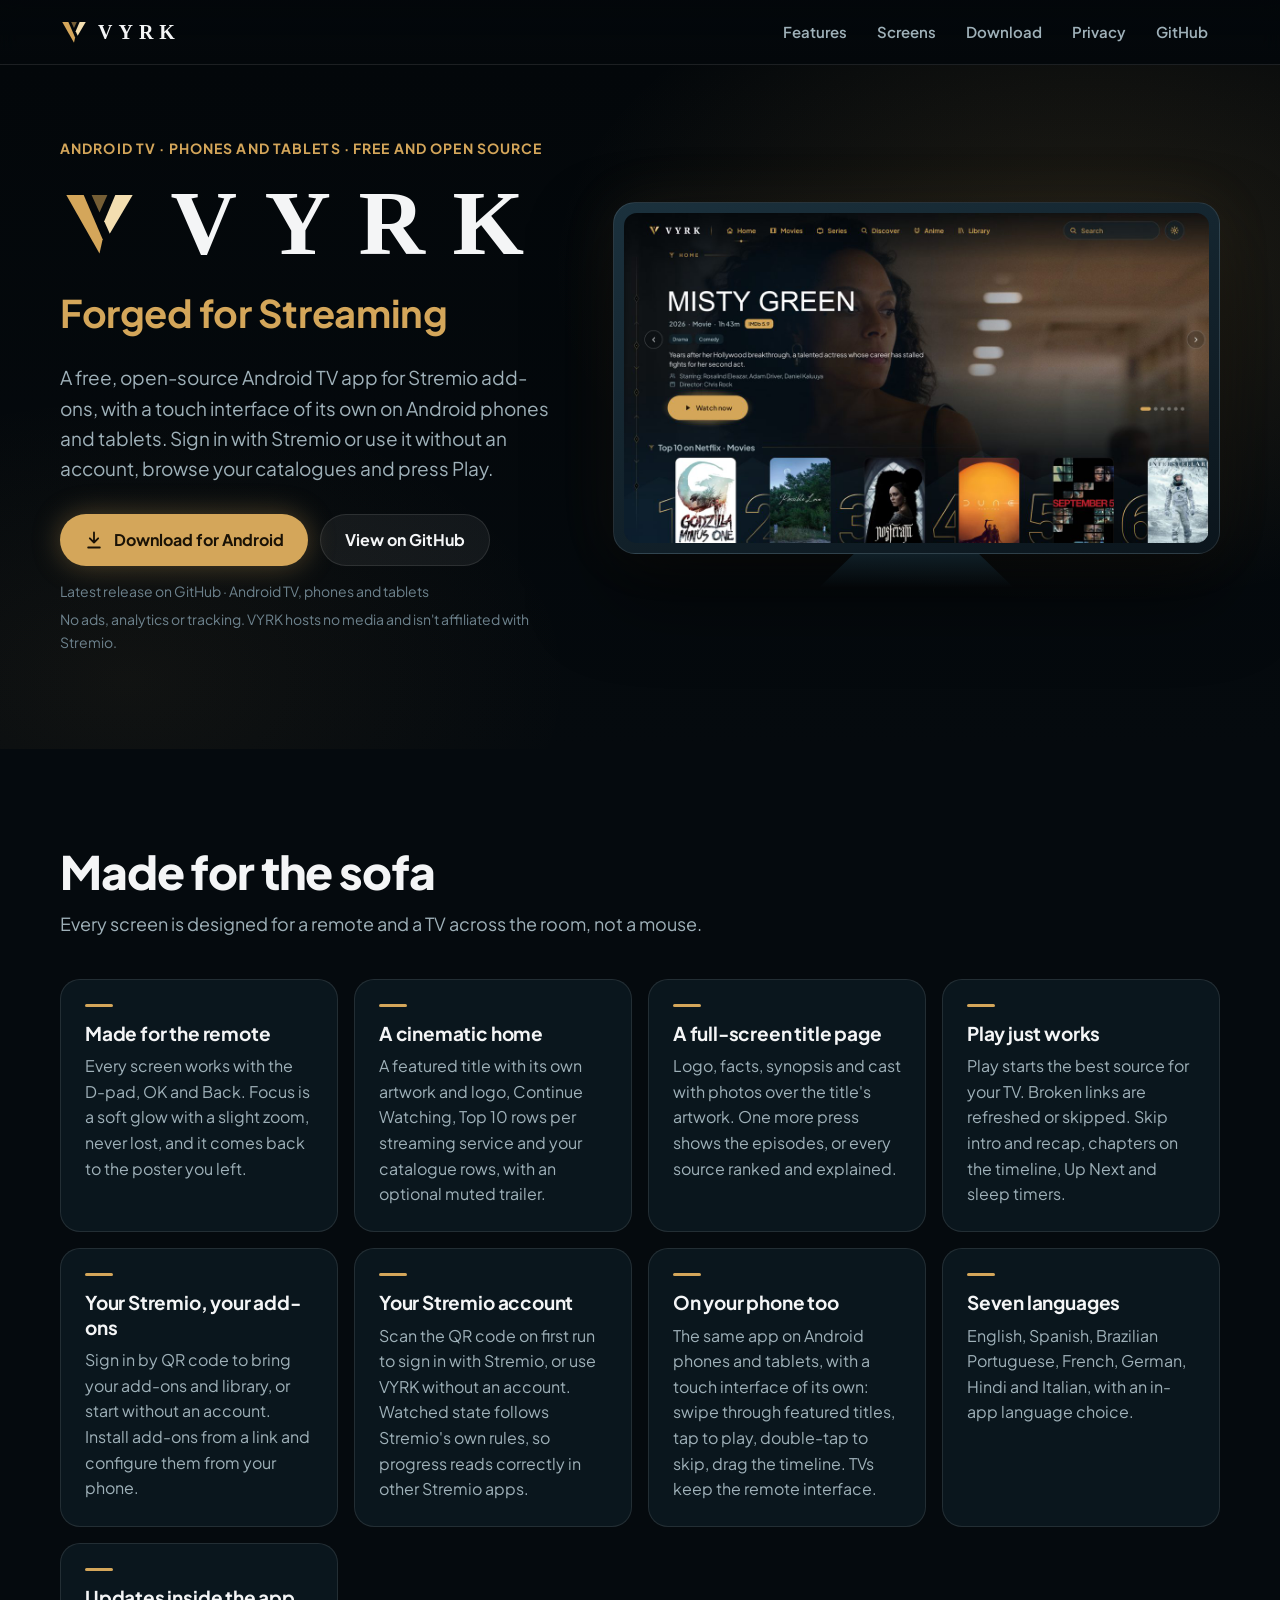
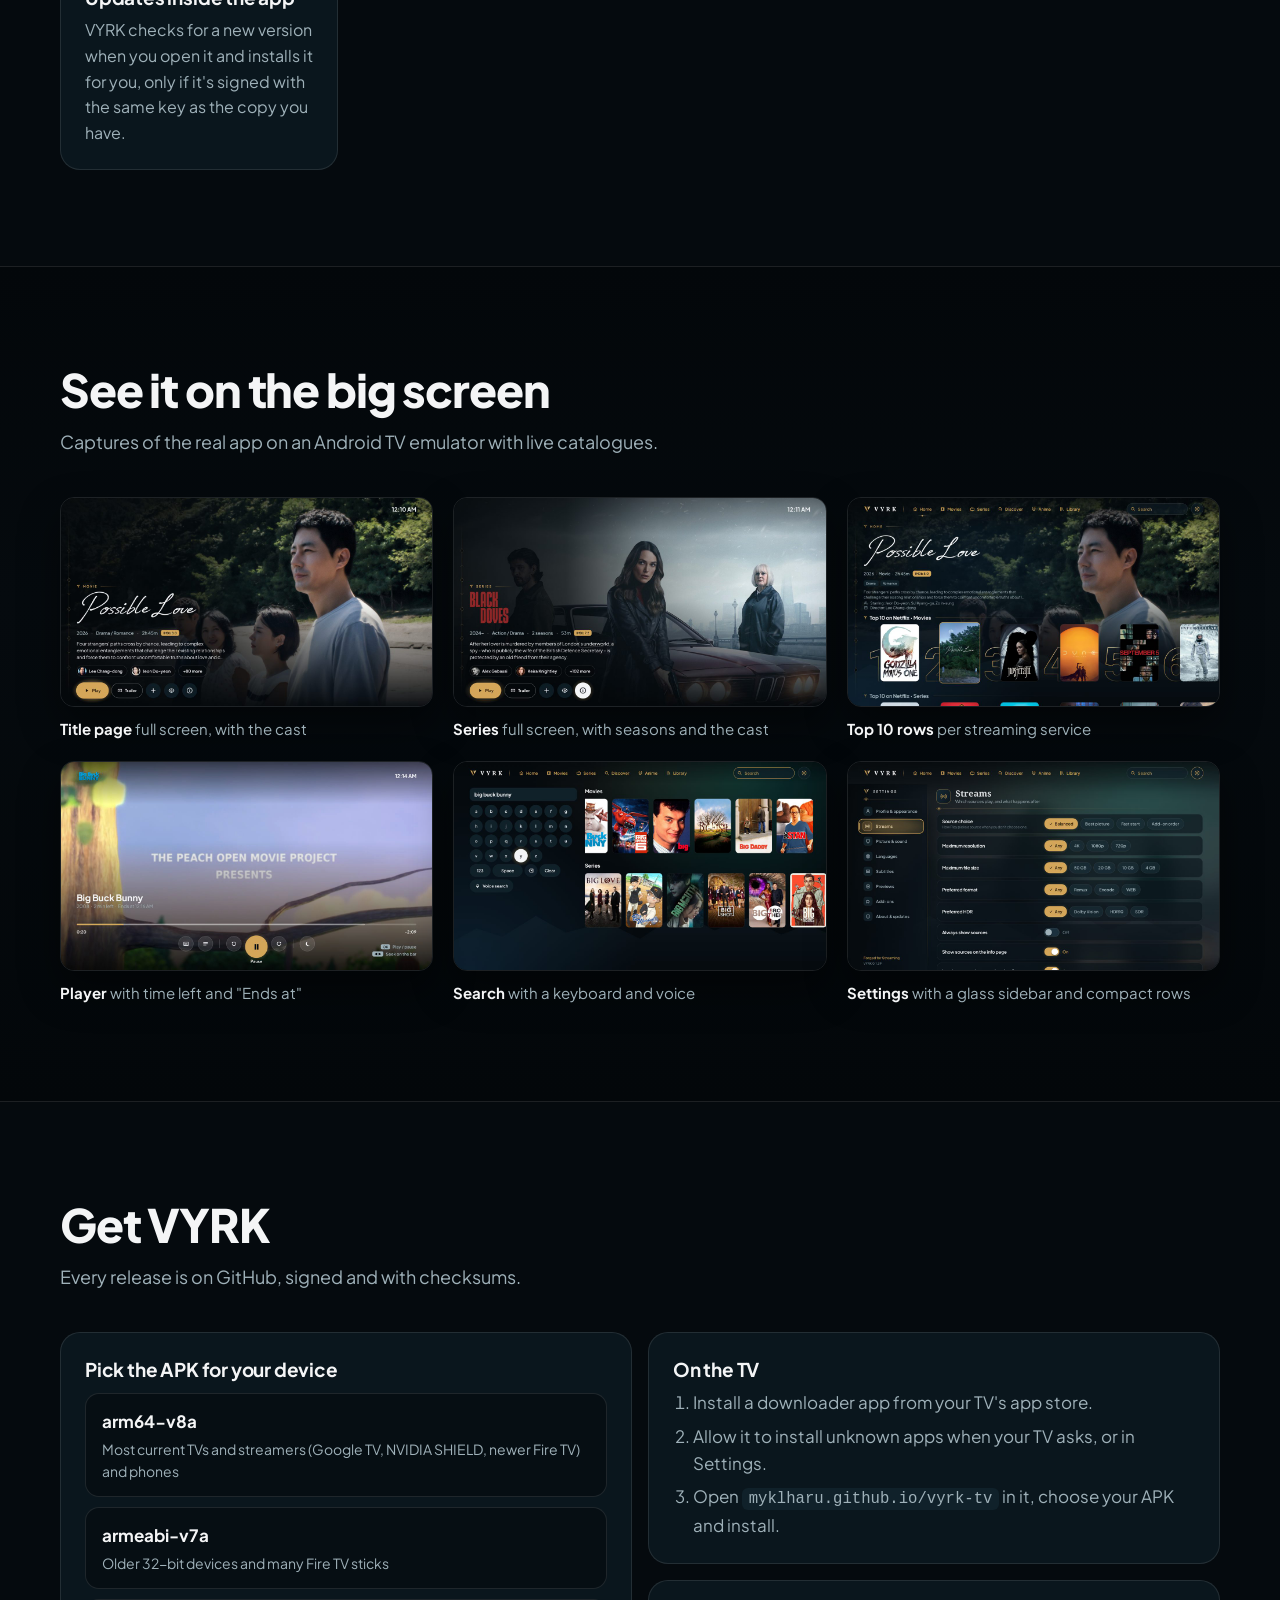
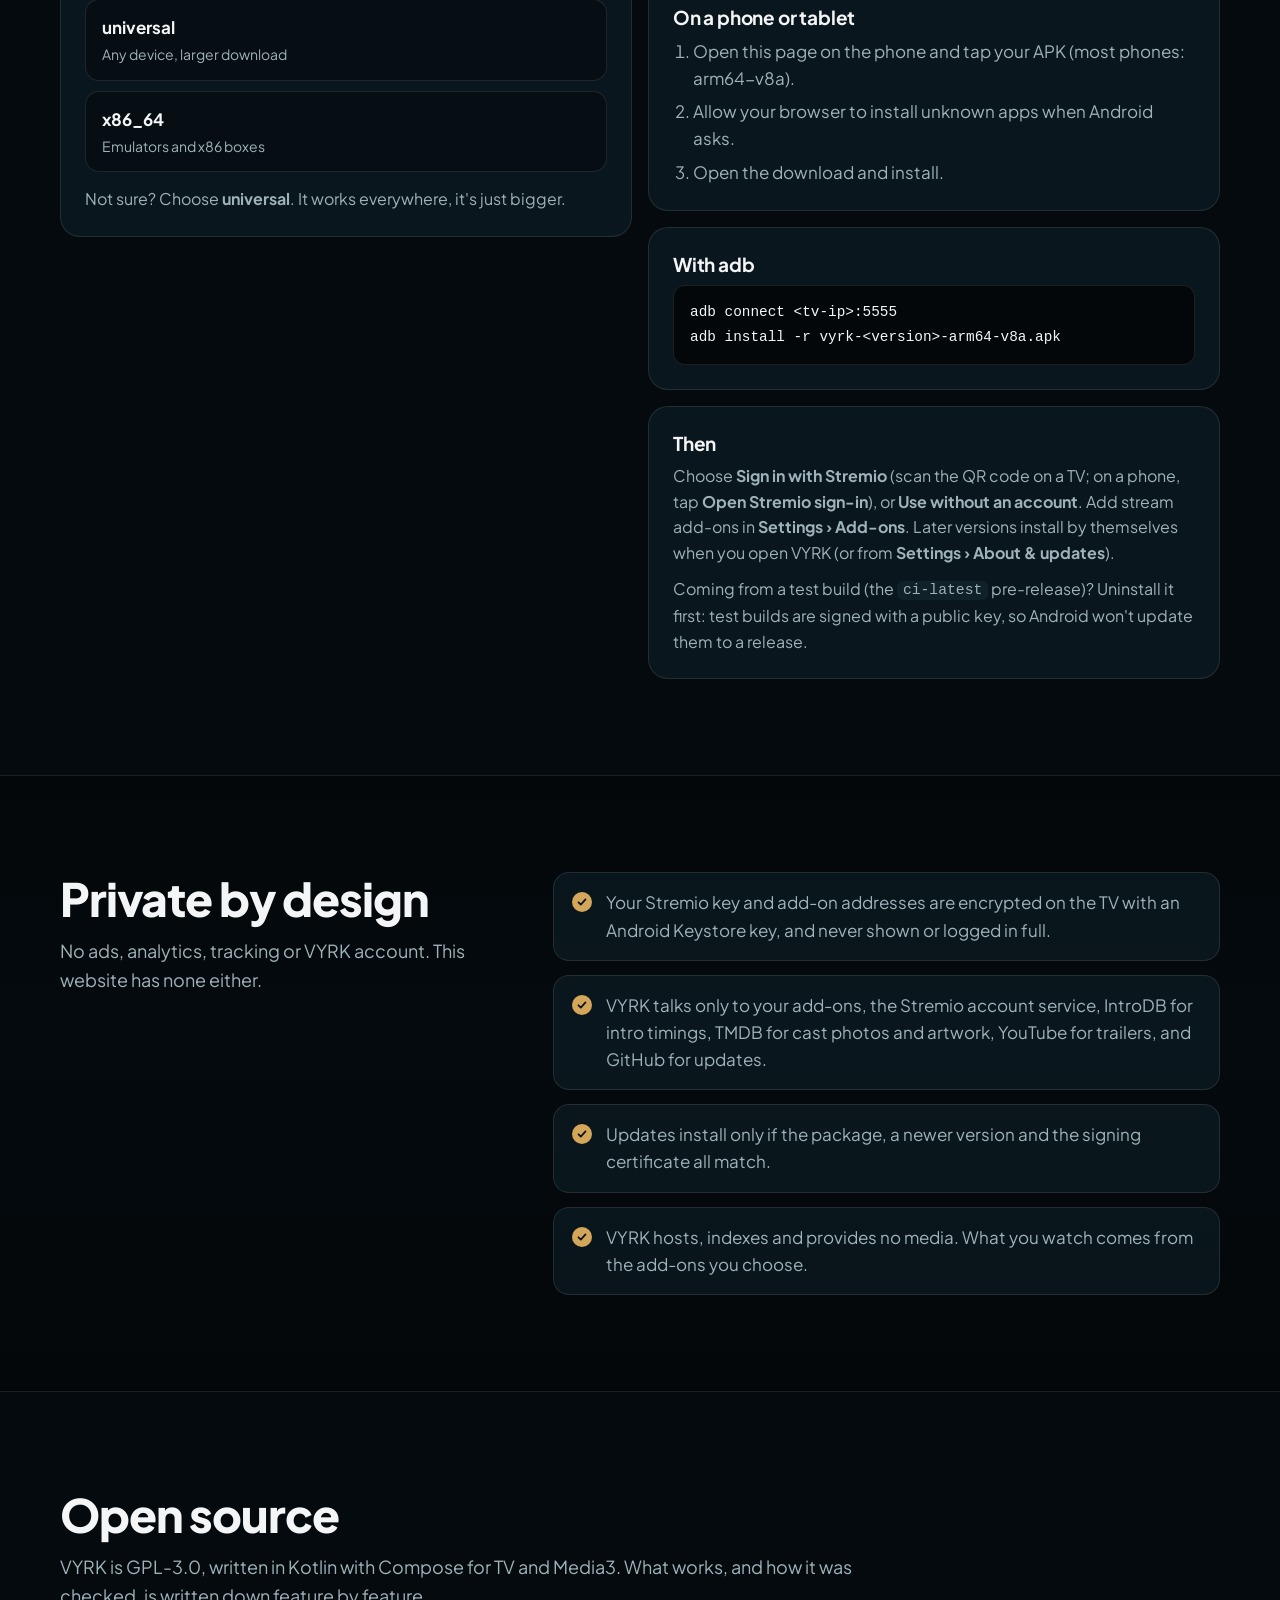
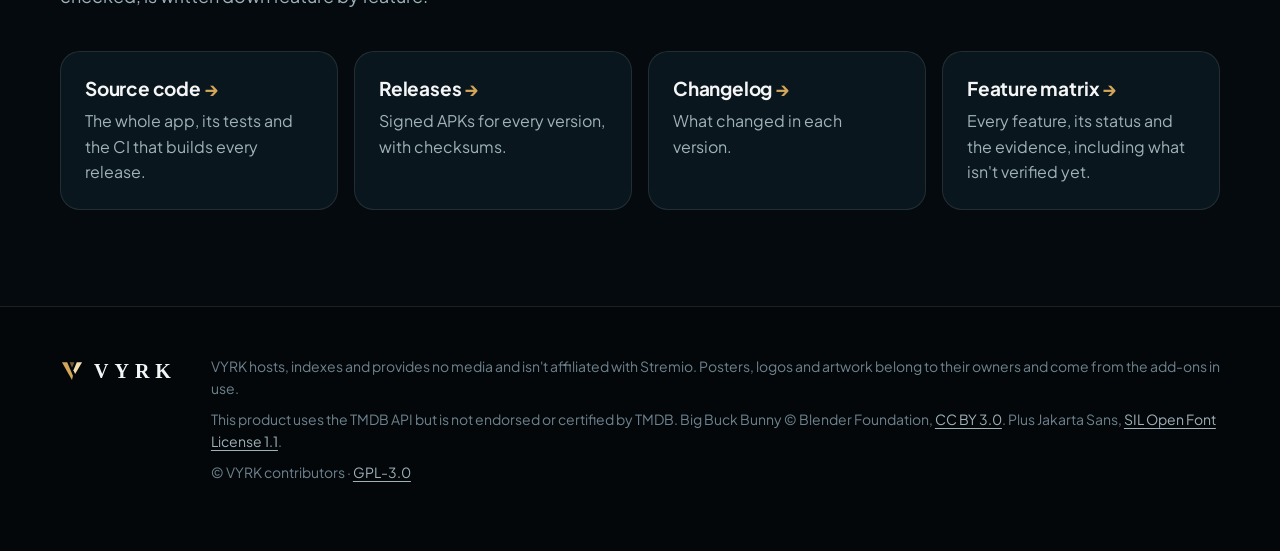
==== commit f52acbdc: "Website: VYRK on phones and tablets (v0.1.40) Co-Authored-By: Claude Opus 5.5 <noreply@anthropic.com" ====
--- a/site/index.html
+++ b/site/index.html
@@ -4,12 +4,12 @@
   <meta charset="utf-8">
   <meta name="viewport" content="width=device-width, initial-scale=1">
   <title>VYRK · Forged for Streaming</title>
-  <meta name="description" content="VYRK is a free, open-source Android TV app for Stremio add-ons. Sign in with Stremio or use it without an account, browse your catalogues and press Play, all with the remote.">
+  <meta name="description" content="VYRK is a free, open-source Stremio add-on app for Android TV, with a touch interface for Android phones and tablets. Sign in with Stremio or use it without an account, browse your catalogues and press Play.">
   <meta name="theme-color" content="#050A0E">
   <link rel="icon" href="img/mark.svg" type="image/svg+xml">
   <meta property="og:type" content="website">
   <meta property="og:title" content="VYRK · Forged for Streaming">
-  <meta property="og:description" content="A free, open-source Android TV app for Stremio add-ons. Browse, choose, press Play. Everything with the remote.">
+  <meta property="og:description" content="A free, open-source Stremio add-on app for Android TV, phones and tablets. Browse, choose, press Play.">
   <meta property="og:image" content="https://myklharu.github.io/vyrk-tv/img/social-preview.jpg">
   <meta property="og:url" content="https://myklharu.github.io/vyrk-tv/">
   <meta name="twitter:card" content="summary_large_image">
@@ -40,21 +40,21 @@
     <section class="hero" id="top">
       <div class="wrap hero-grid">
         <div class="hero-copy">
-          <p class="eyebrow">Android TV · Free and open source</p>
+          <p class="eyebrow">Android TV · Phones and tablets · Free and open source</p>
           <h1 class="wordmark">
             <img src="img/mark.svg" alt="" width="96" height="96">
             <span>VYRK</span>
           </h1>
           <p class="tagline">Forged for Streaming</p>
-          <p class="lede">A free, open-source Android TV app for Stremio add-ons. Sign in with Stremio or use it without an account, browse your catalogues and press Play. Everything with the remote.</p>
+          <p class="lede">A free, open-source Android TV app for Stremio add-ons, with a touch interface of its own on Android phones and tablets. Sign in with Stremio or use it without an account, browse your catalogues and press Play.</p>
           <div class="cta">
             <a class="btn btn-primary" id="dl-main" href="https://github.com/MYKLHARU/vyrk-tv/releases/latest">
               <svg viewBox="0 0 24 24" aria-hidden="true"><path d="M12 3v12m0 0-5-5m5 5 5-5M5 21h14" fill="none" stroke="currentColor" stroke-width="2.2" stroke-linecap="round" stroke-linejoin="round"/></svg>
-              <span>Download for Android TV</span>
+              <span>Download for Android</span>
             </a>
             <a class="btn btn-ghost" href="https://github.com/MYKLHARU/vyrk-tv">View on GitHub</a>
           </div>
-          <p class="fineprint" id="dl-meta">Latest release on GitHub · works on any Android TV</p>
+          <p class="fineprint" id="dl-meta">Latest release on GitHub · Android TV, phones and tablets</p>
           <p class="fineprint">No ads, analytics or tracking. VYRK hosts no media and isn't affiliated with Stremio.</p>
         </div>
         <figure class="tv">
@@ -93,6 +93,10 @@
           <article class="card">
             <h3>Your Stremio account</h3>
             <p>Scan the QR code on first run to sign in with Stremio, or use VYRK without an account. Watched state follows Stremio's own rules, so progress reads correctly in other Stremio apps.</p>
+          </article>
+          <article class="card">
+            <h3>On your phone too</h3>
+            <p>The same app on Android phones and tablets, with a touch interface of its own: swipe through featured titles, tap to play, double-tap to skip, drag the timeline. TVs keep the remote interface.</p>
           </article>
           <article class="card">
             <h3>Seven languages</h3>
@@ -131,7 +135,7 @@
           <div class="card apk-card">
             <h3>Pick the APK for your device</h3>
             <ul class="apks" id="apks">
-              <li><a class="apk" data-abi="arm64-v8a" href="https://github.com/MYKLHARU/vyrk-tv/releases/latest"><span class="apk-name">arm64-v8a</span><span class="apk-for">Most current TVs and streamers: Google TV, NVIDIA SHIELD, newer Fire TV</span><span class="apk-size"></span></a></li>
+              <li><a class="apk" data-abi="arm64-v8a" href="https://github.com/MYKLHARU/vyrk-tv/releases/latest"><span class="apk-name">arm64-v8a</span><span class="apk-for">Most current TVs and streamers (Google TV, NVIDIA SHIELD, newer Fire TV) and phones</span><span class="apk-size"></span></a></li>
               <li><a class="apk" data-abi="armeabi-v7a" href="https://github.com/MYKLHARU/vyrk-tv/releases/latest"><span class="apk-name">armeabi-v7a</span><span class="apk-for">Older 32-bit devices and many Fire TV sticks</span><span class="apk-size"></span></a></li>
               <li><a class="apk" data-abi="universal" href="https://github.com/MYKLHARU/vyrk-tv/releases/latest"><span class="apk-name">universal</span><span class="apk-for">Any device, larger download</span><span class="apk-size"></span></a></li>
               <li><a class="apk" data-abi="x86_64" href="https://github.com/MYKLHARU/vyrk-tv/releases/latest"><span class="apk-name">x86_64</span><span class="apk-for">Emulators and x86 boxes</span><span class="apk-size"></span></a></li>
@@ -148,13 +152,21 @@
               </ol>
             </div>
             <div class="card">
+              <h3>On a phone or tablet</h3>
+              <ol>
+                <li>Open this page on the phone and tap your APK (most phones: arm64-v8a).</li>
+                <li>Allow your browser to install unknown apps when Android asks.</li>
+                <li>Open the download and install.</li>
+              </ol>
+            </div>
+            <div class="card">
               <h3>With adb</h3>
               <pre><code>adb connect &lt;tv-ip&gt;:5555
 adb install -r vyrk-&lt;version&gt;-arm64-v8a.apk</code></pre>
             </div>
             <div class="card">
               <h3>Then</h3>
-              <p>Choose <strong>Sign in with Stremio</strong> and scan the QR code, or <strong>Use without an account</strong>. Add stream add-ons in <strong>Settings › Add-ons</strong>. Later versions install by themselves when you open VYRK (or from <strong>Settings › About & updates</strong>).</p>
+              <p>Choose <strong>Sign in with Stremio</strong> (scan the QR code on a TV; on a phone, tap <strong>Open Stremio sign-in</strong>), or <strong>Use without an account</strong>. Add stream add-ons in <strong>Settings › Add-ons</strong>. Later versions install by themselves when you open VYRK (or from <strong>Settings › About & updates</strong>).</p>
               <p class="fineprint">Coming from a test build (the <code>ci-latest</code> pre-release)? Uninstall it first: test builds are signed with a public key, so Android won't update them to a release.</p>
             </div>
           </div>
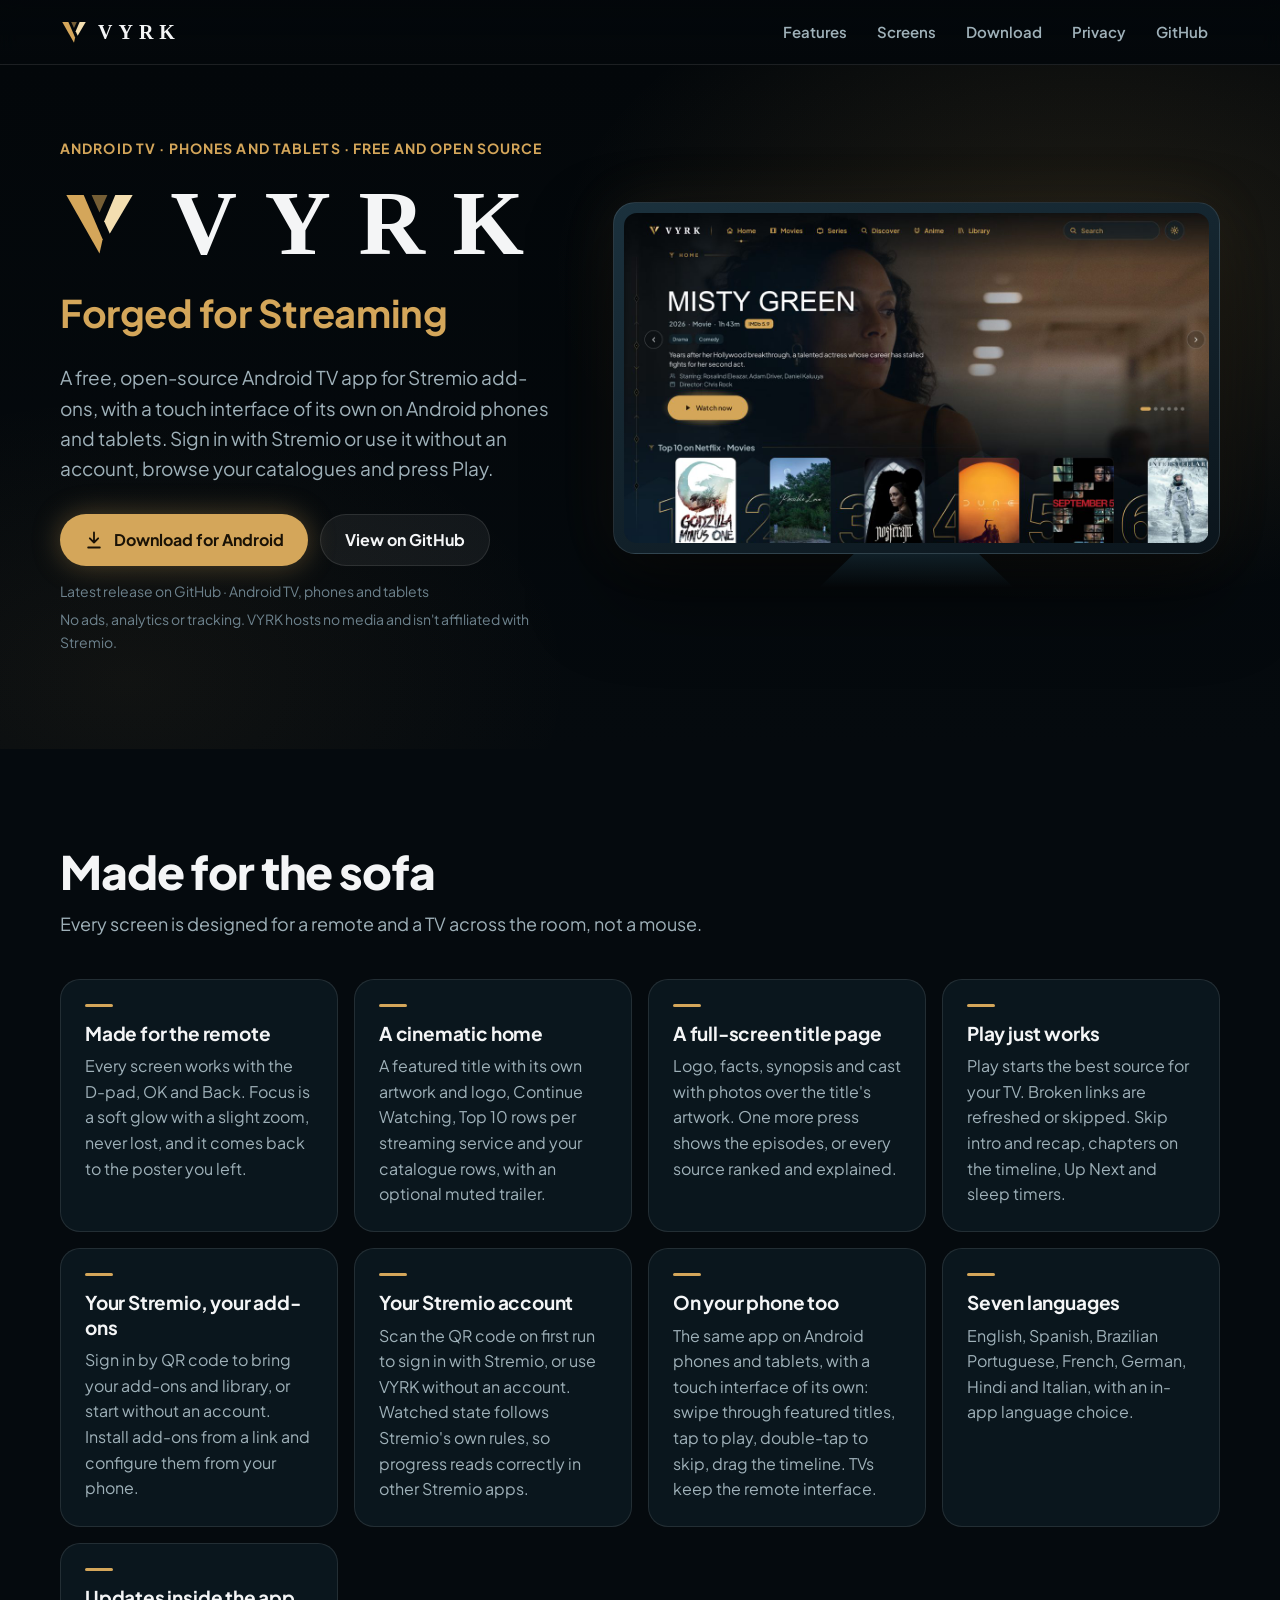
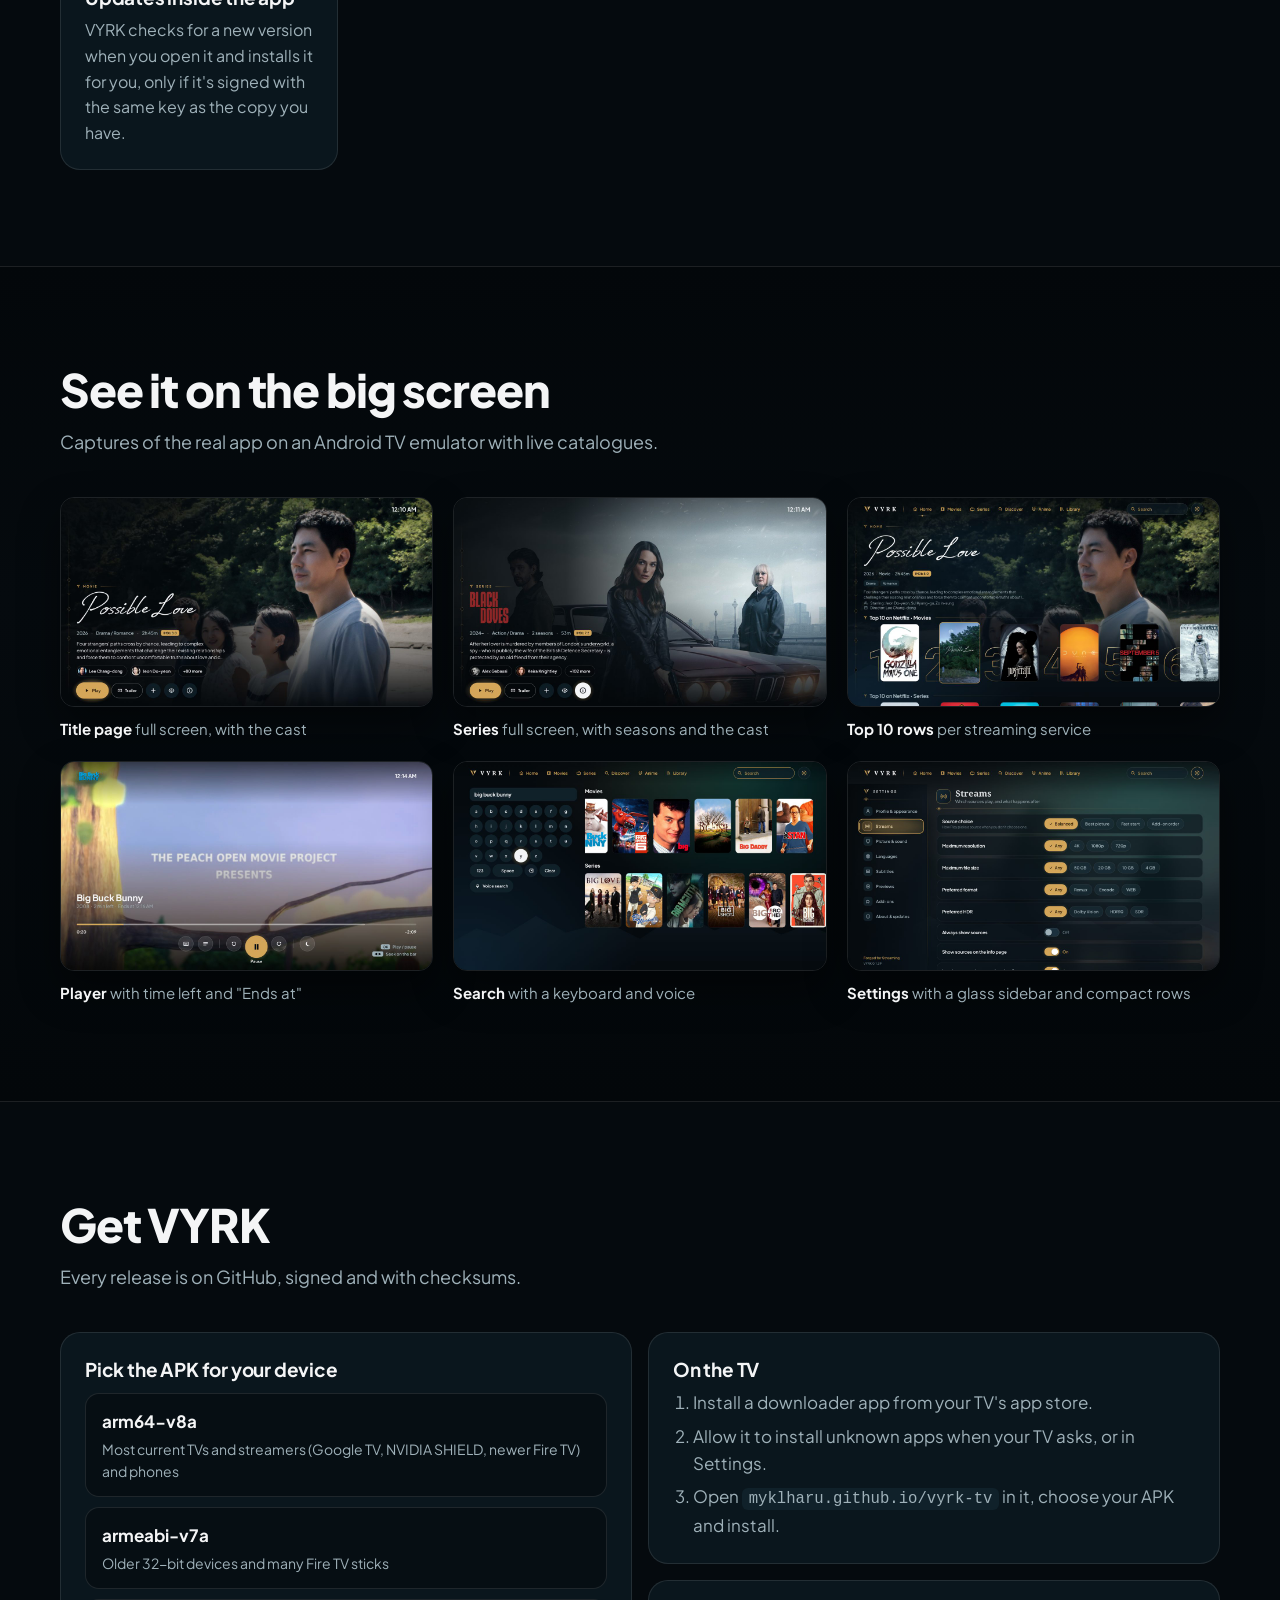
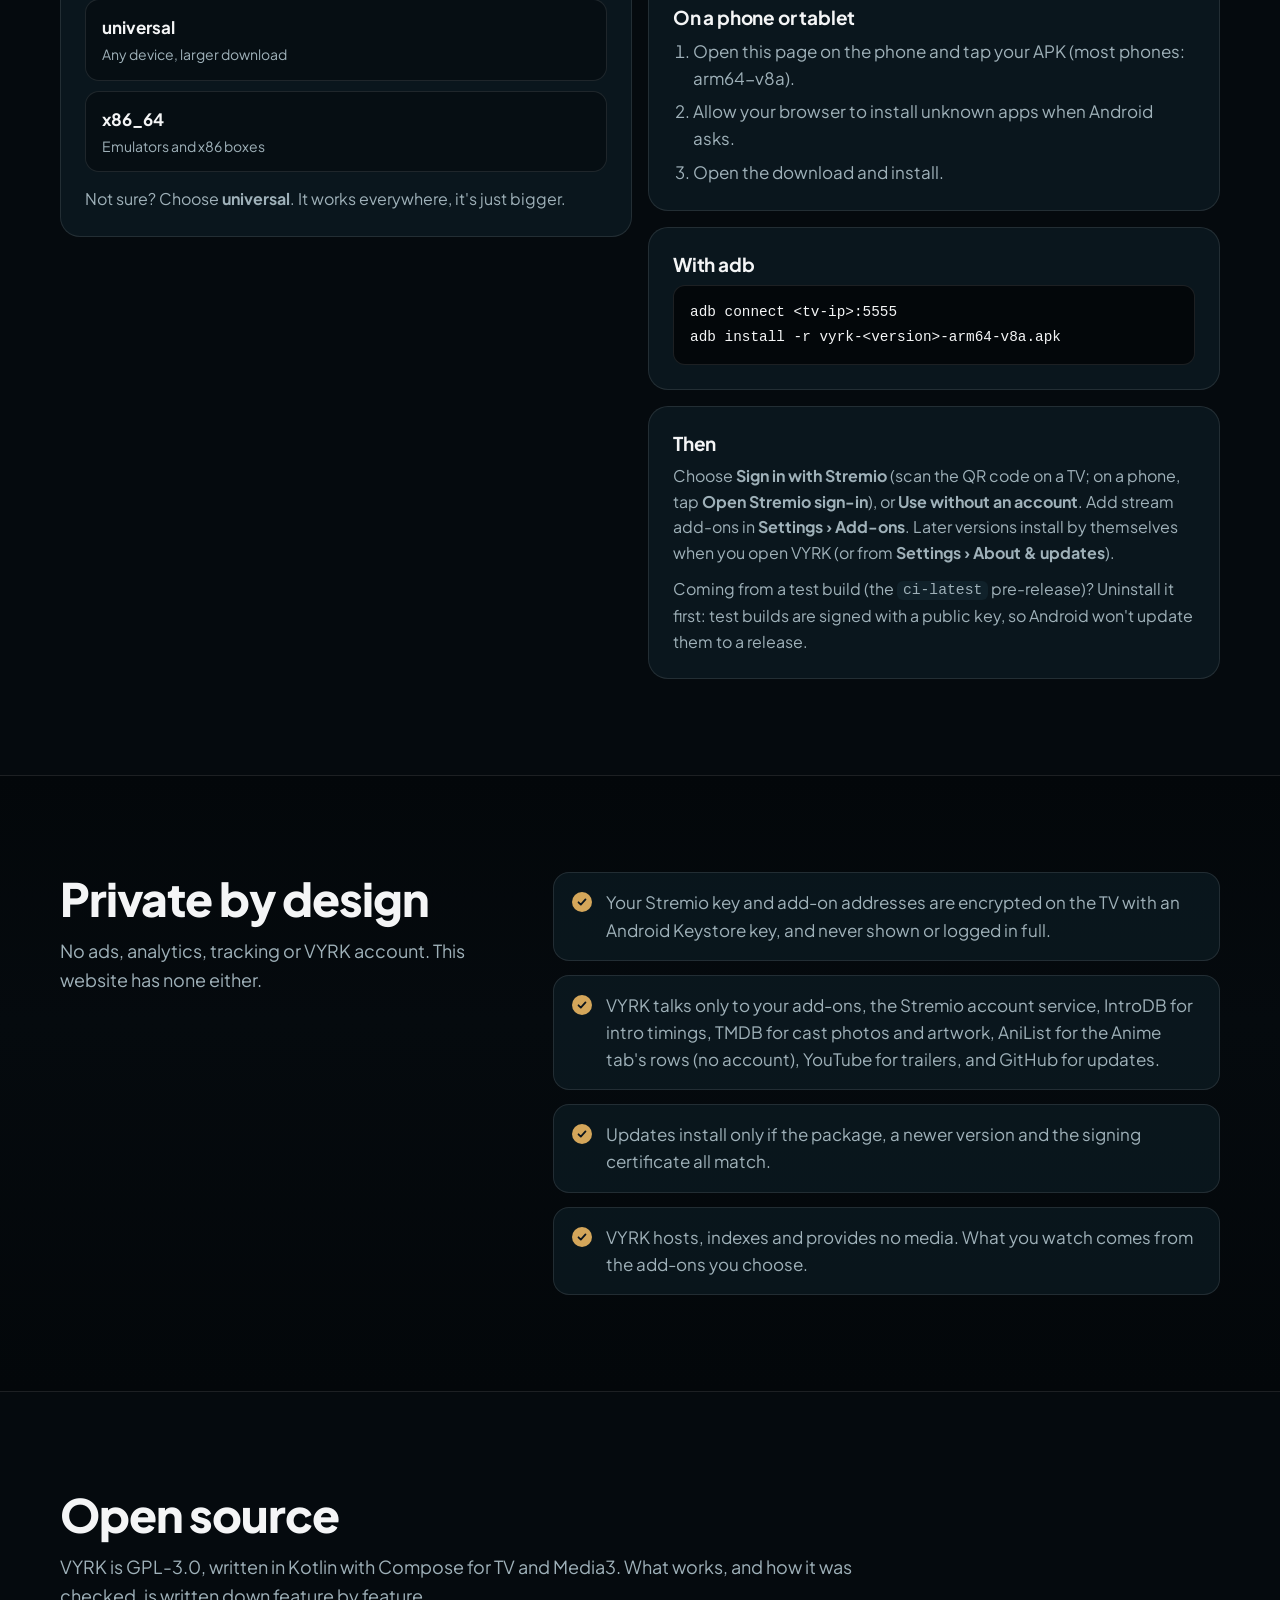
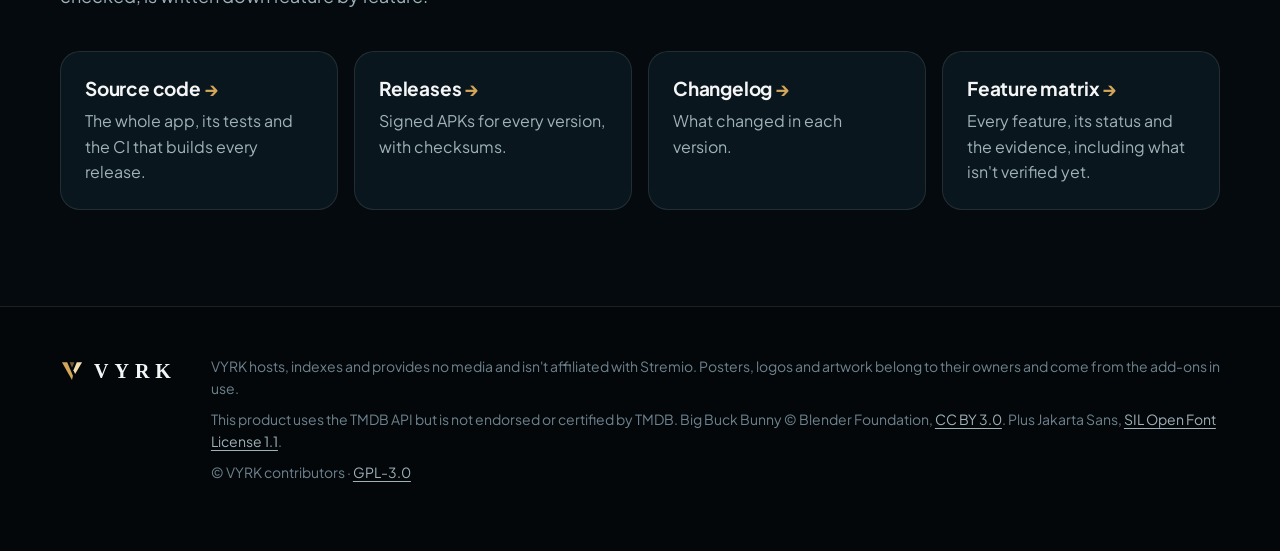
==== commit 626b1702: "AniList rows and genres on the Anime tab, no account The Anime tab opens with AniList: a genre bar (" ====
--- a/site/index.html
+++ b/site/index.html
@@ -183,7 +183,7 @@
         </div>
         <ul class="ticks">
           <li>Your Stremio key and add-on addresses are encrypted on the TV with an Android Keystore key, and never shown or logged in full.</li>
-          <li>VYRK talks only to your add-ons, the Stremio account service, IntroDB for intro timings, TMDB for cast photos and artwork, YouTube for trailers, and GitHub for updates.</li>
+          <li>VYRK talks only to your add-ons, the Stremio account service, IntroDB for intro timings, TMDB for cast photos and artwork, AniList for the Anime tab's rows (no account), YouTube for trailers, and GitHub for updates.</li>
           <li>Updates install only if the package, a newer version and the signing certificate all match.</li>
           <li>VYRK hosts, indexes and provides no media. What you watch comes from the add-ons you choose.</li>
         </ul>
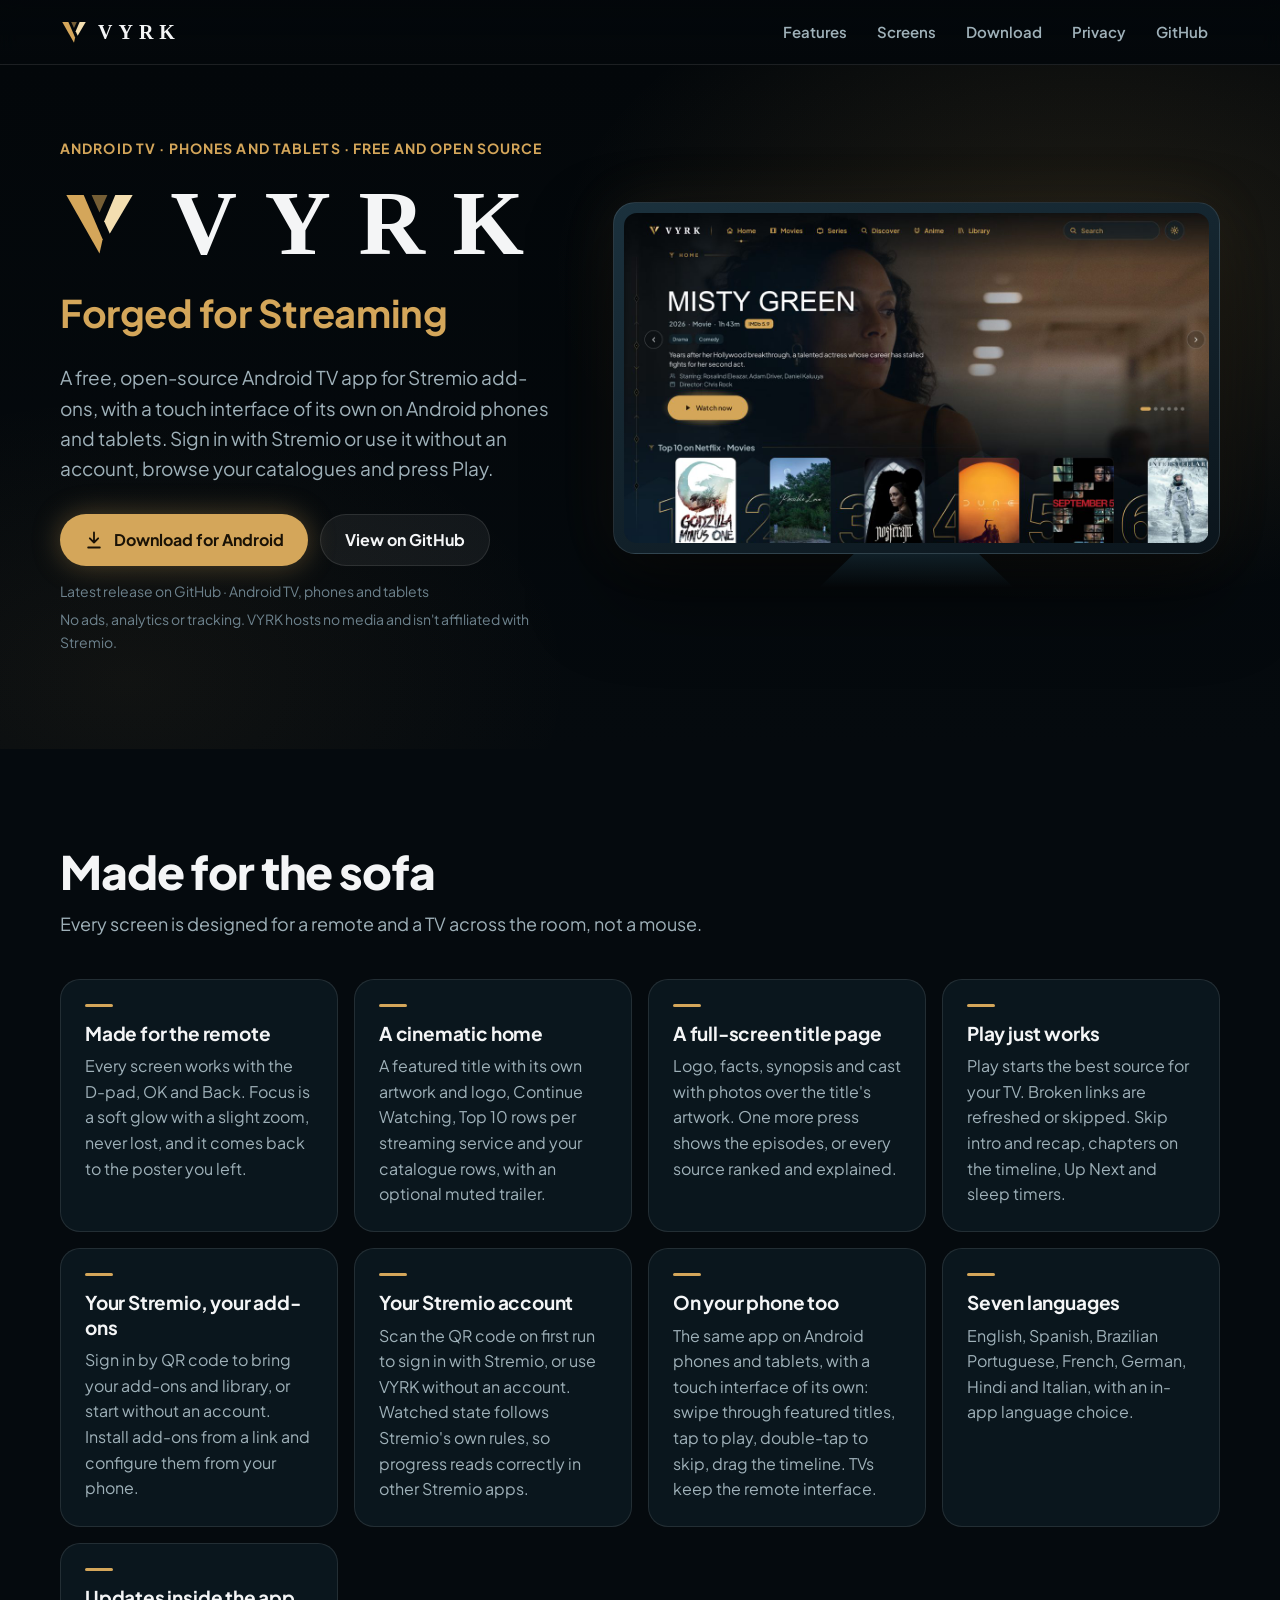
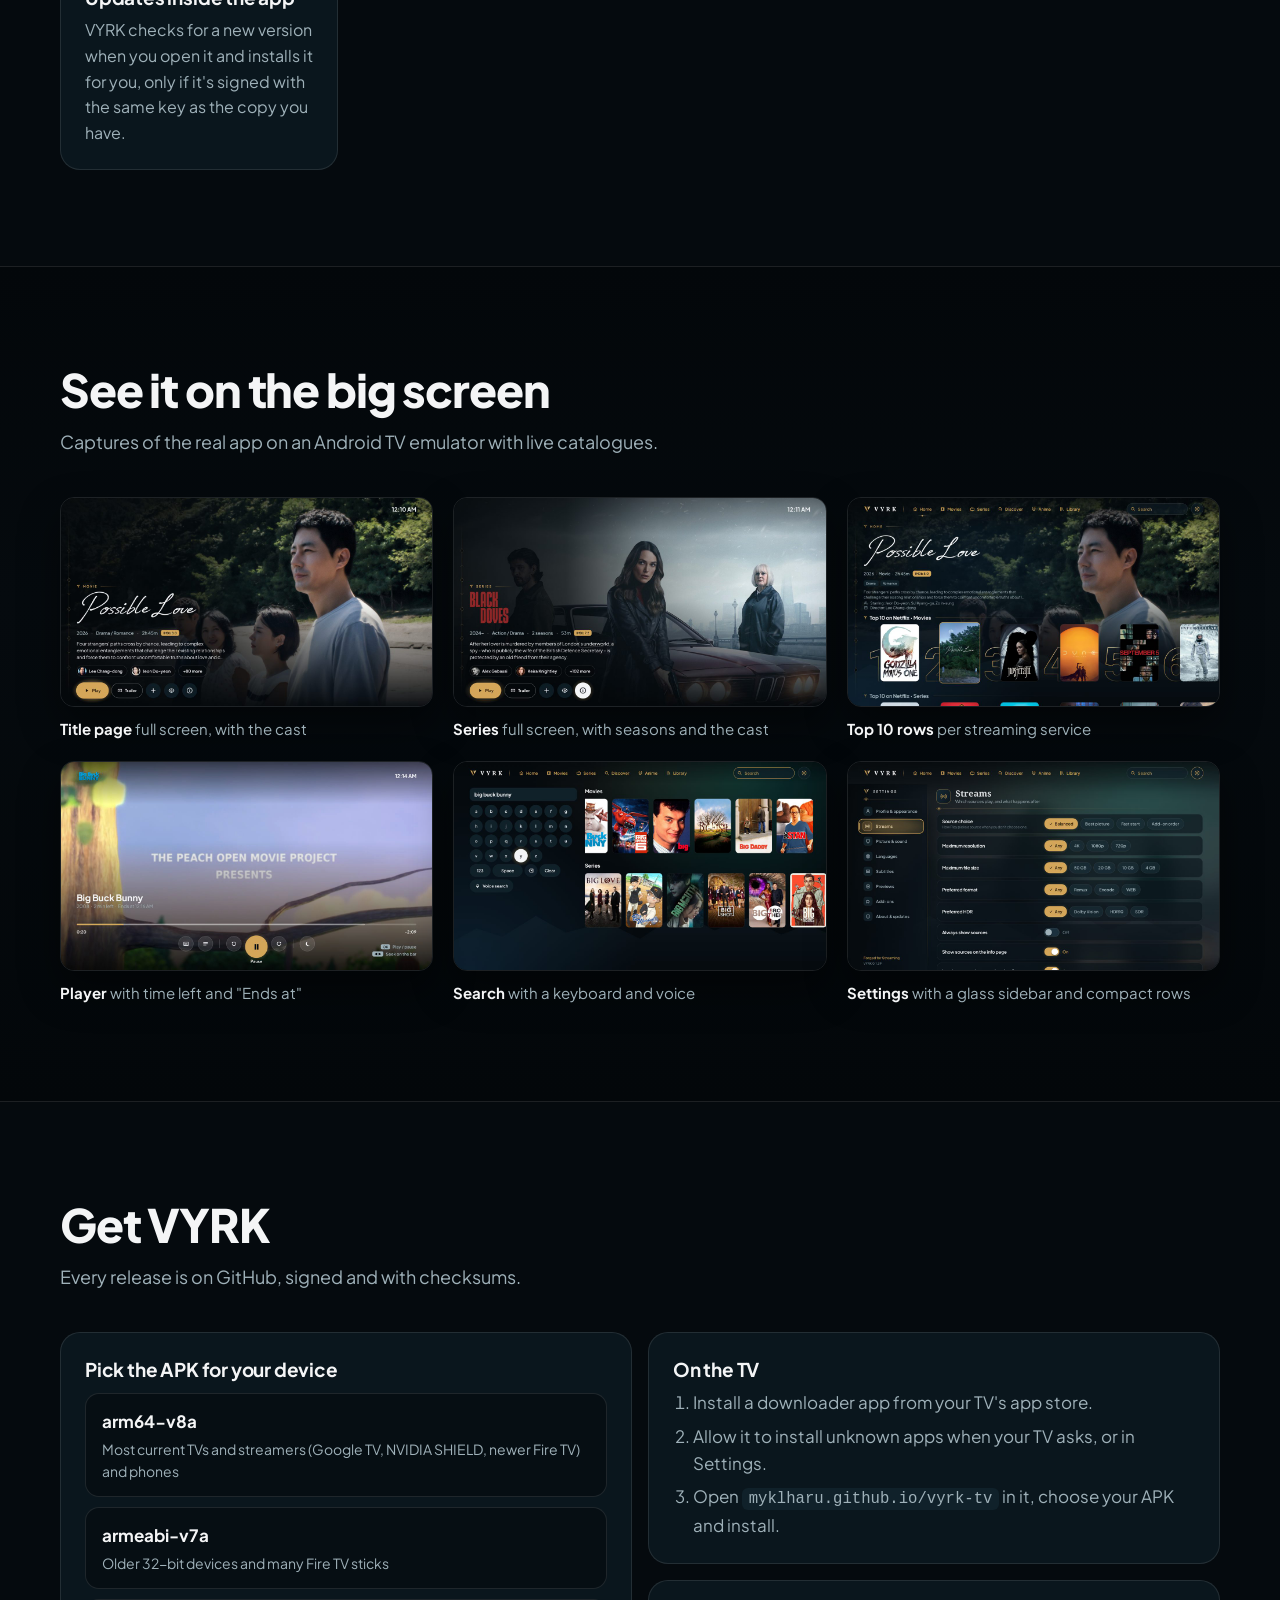
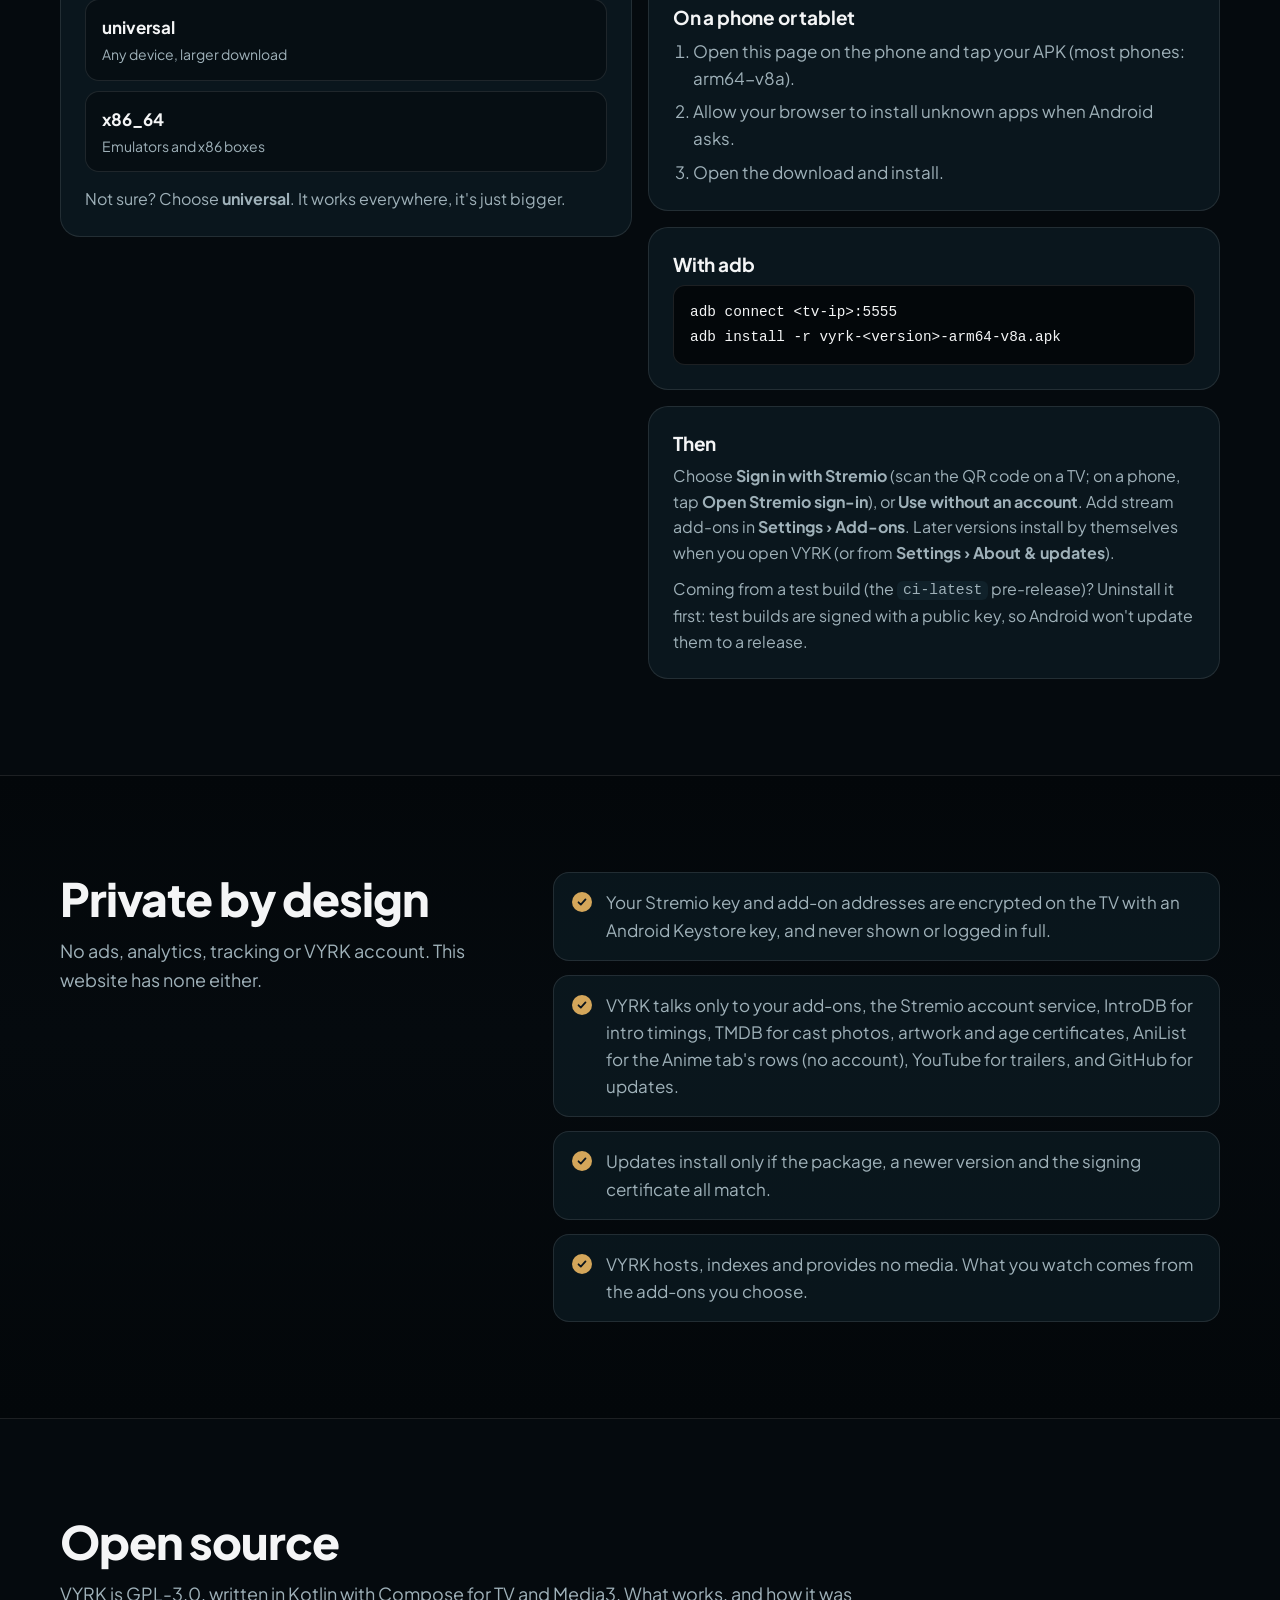
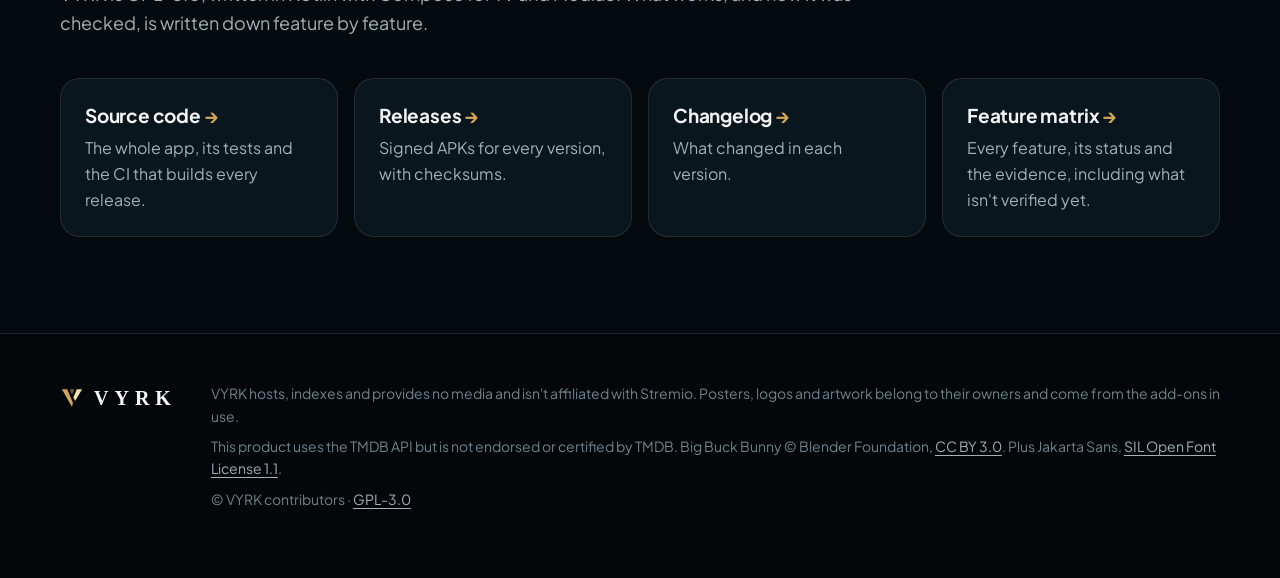
==== commit 425556b2: "Media cards: facts row, region age certificate, subject-aware artwork Shared by every poster (TV Pos" ====
--- a/site/index.html
+++ b/site/index.html
@@ -183,7 +183,7 @@
         </div>
         <ul class="ticks">
           <li>Your Stremio key and add-on addresses are encrypted on the TV with an Android Keystore key, and never shown or logged in full.</li>
-          <li>VYRK talks only to your add-ons, the Stremio account service, IntroDB for intro timings, TMDB for cast photos and artwork, AniList for the Anime tab's rows (no account), YouTube for trailers, and GitHub for updates.</li>
+          <li>VYRK talks only to your add-ons, the Stremio account service, IntroDB for intro timings, TMDB for cast photos, artwork and age certificates, AniList for the Anime tab's rows (no account), YouTube for trailers, and GitHub for updates.</li>
           <li>Updates install only if the package, a newer version and the signing certificate all match.</li>
           <li>VYRK hosts, indexes and provides no media. What you watch comes from the add-ons you choose.</li>
         </ul>
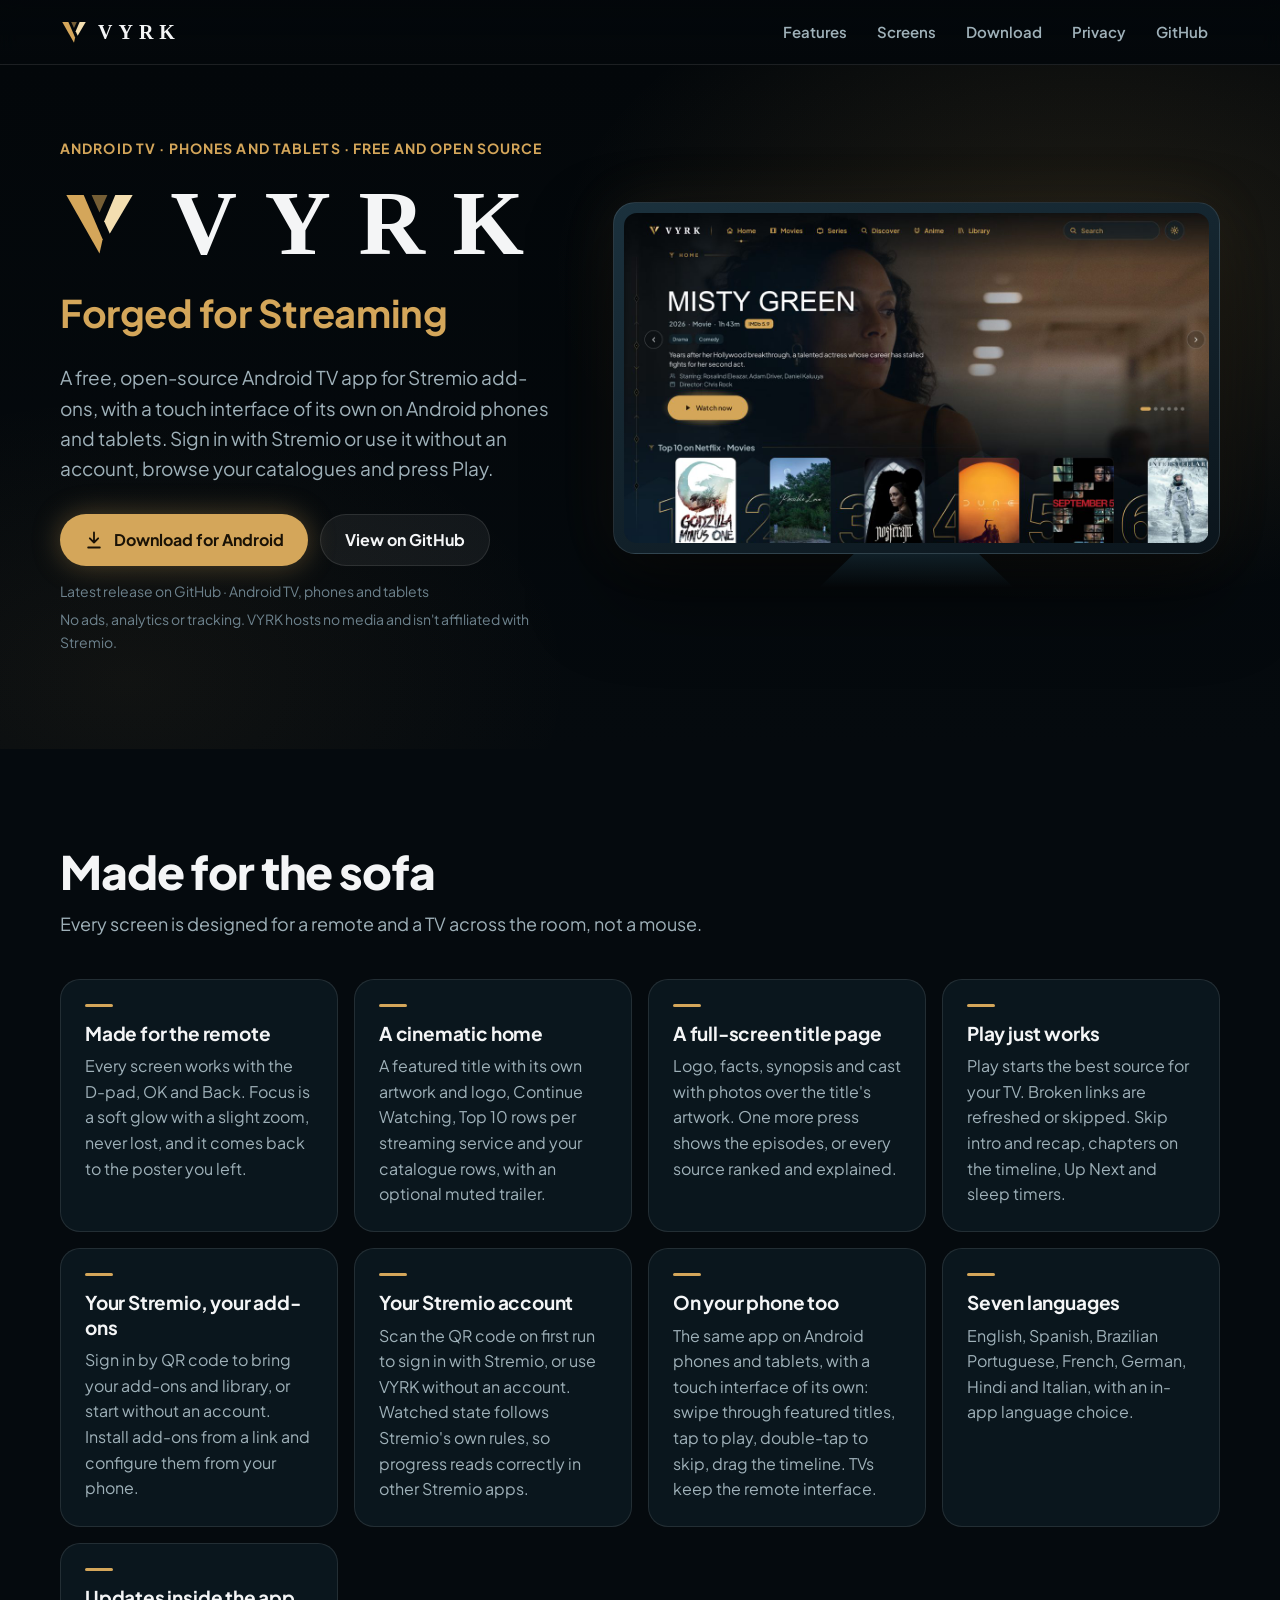
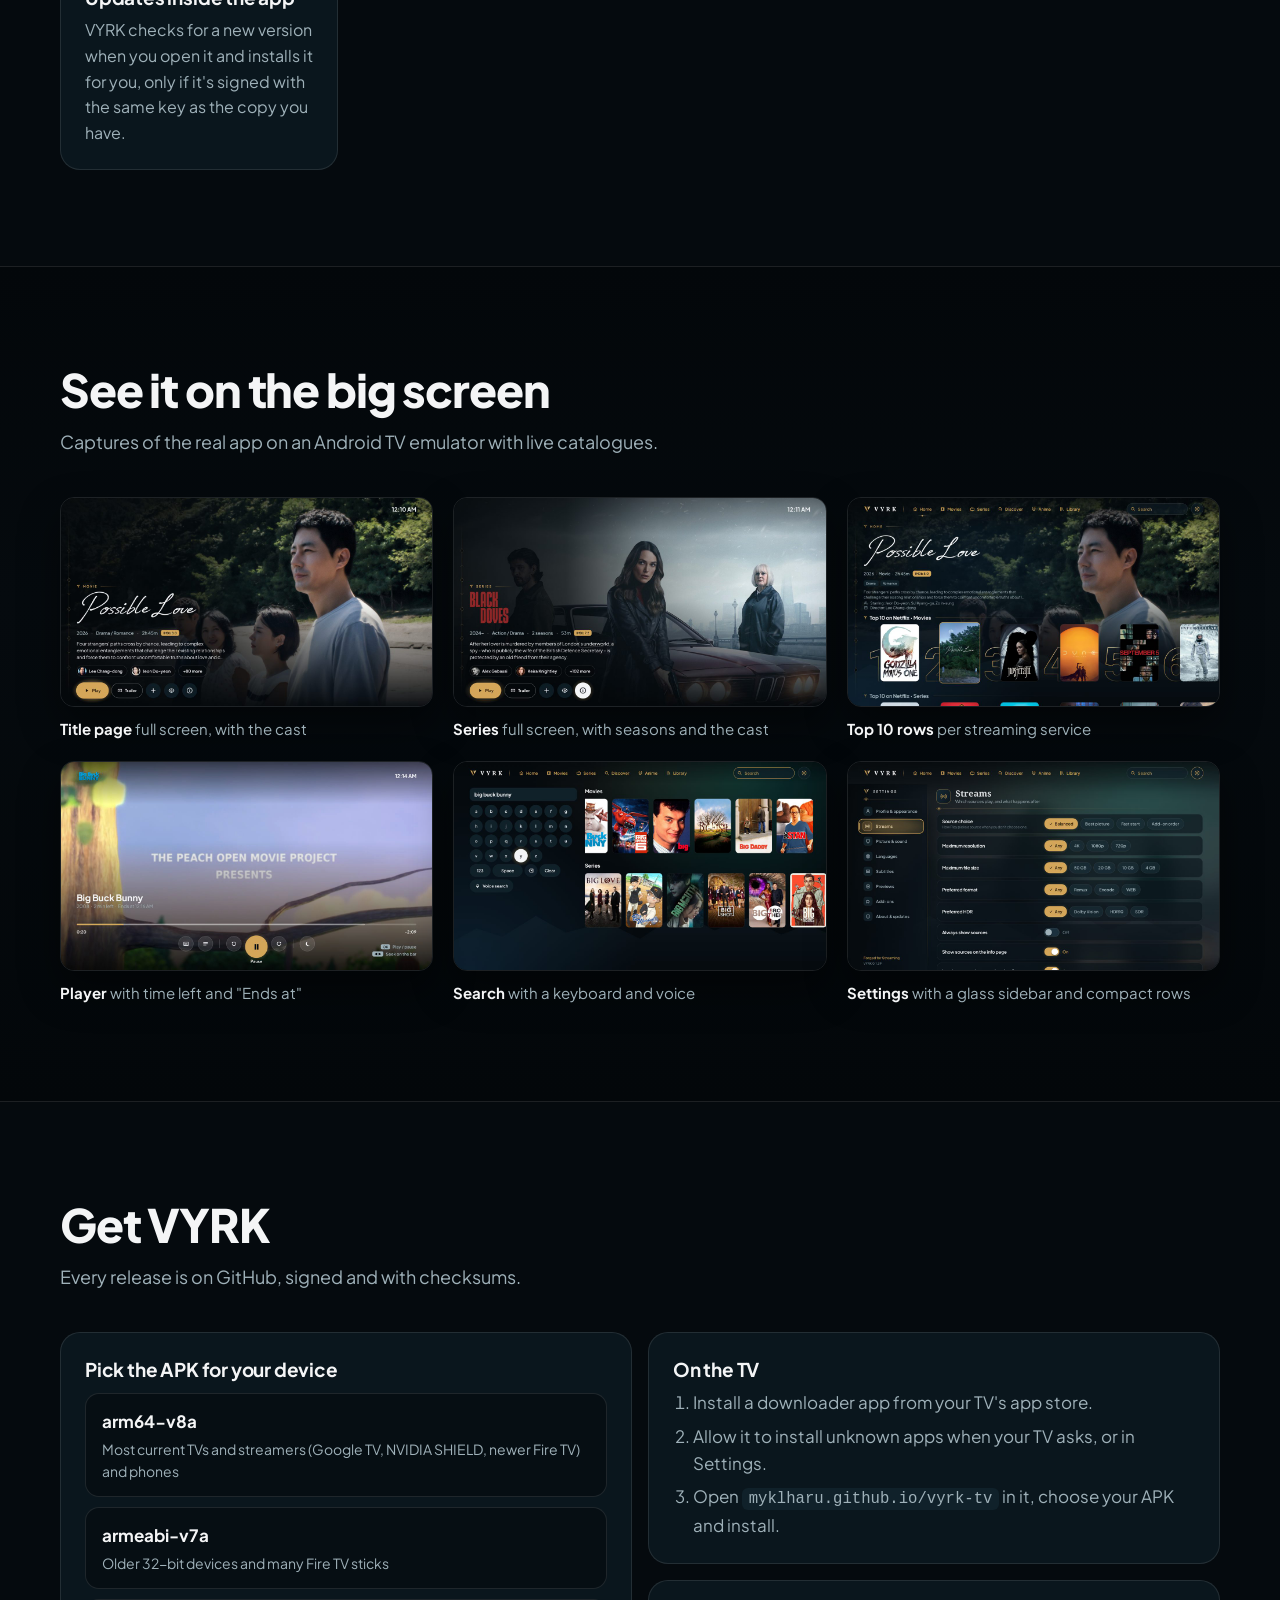
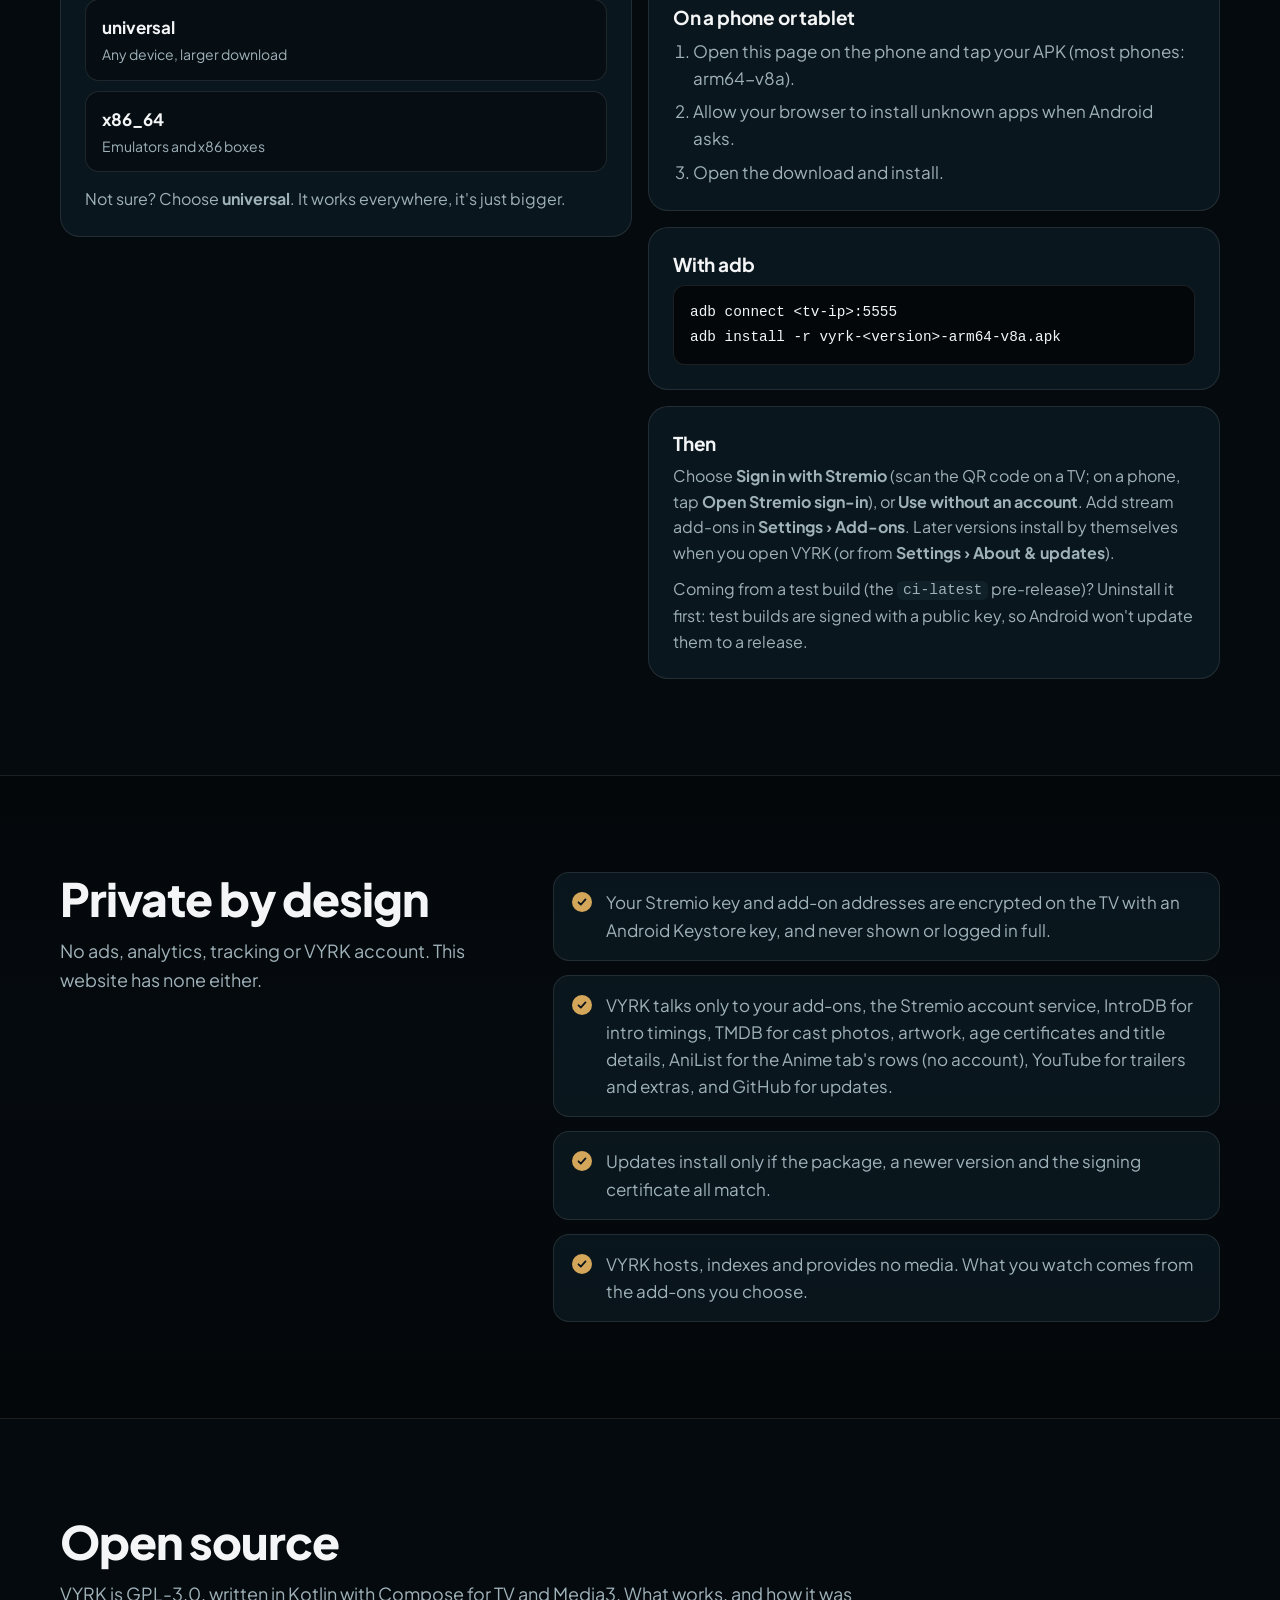
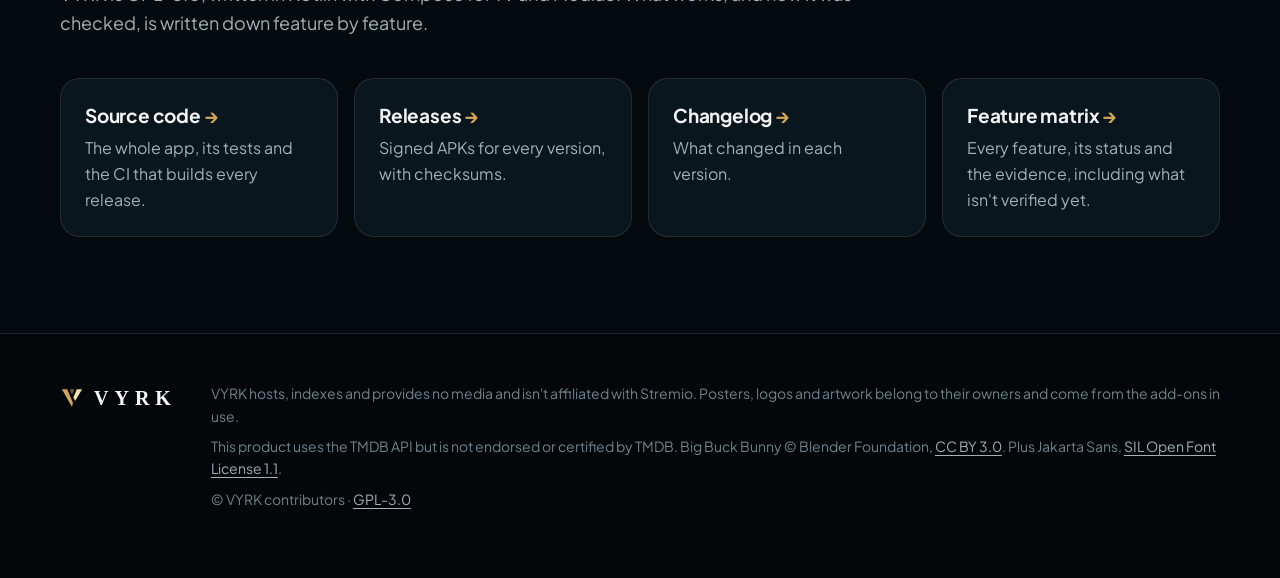
==== commit c02056b0: "Title page: full-width hero and tabs (Details, Cast & crew, Related, Extras) The TV title page is on" ====
--- a/site/index.html
+++ b/site/index.html
@@ -183,7 +183,7 @@
         </div>
         <ul class="ticks">
           <li>Your Stremio key and add-on addresses are encrypted on the TV with an Android Keystore key, and never shown or logged in full.</li>
-          <li>VYRK talks only to your add-ons, the Stremio account service, IntroDB for intro timings, TMDB for cast photos, artwork and age certificates, AniList for the Anime tab's rows (no account), YouTube for trailers, and GitHub for updates.</li>
+          <li>VYRK talks only to your add-ons, the Stremio account service, IntroDB for intro timings, TMDB for cast photos, artwork, age certificates and title details, AniList for the Anime tab's rows (no account), YouTube for trailers and extras, and GitHub for updates.</li>
           <li>Updates install only if the package, a newer version and the signing certificate all match.</li>
           <li>VYRK hosts, indexes and provides no media. What you watch comes from the add-ons you choose.</li>
         </ul>
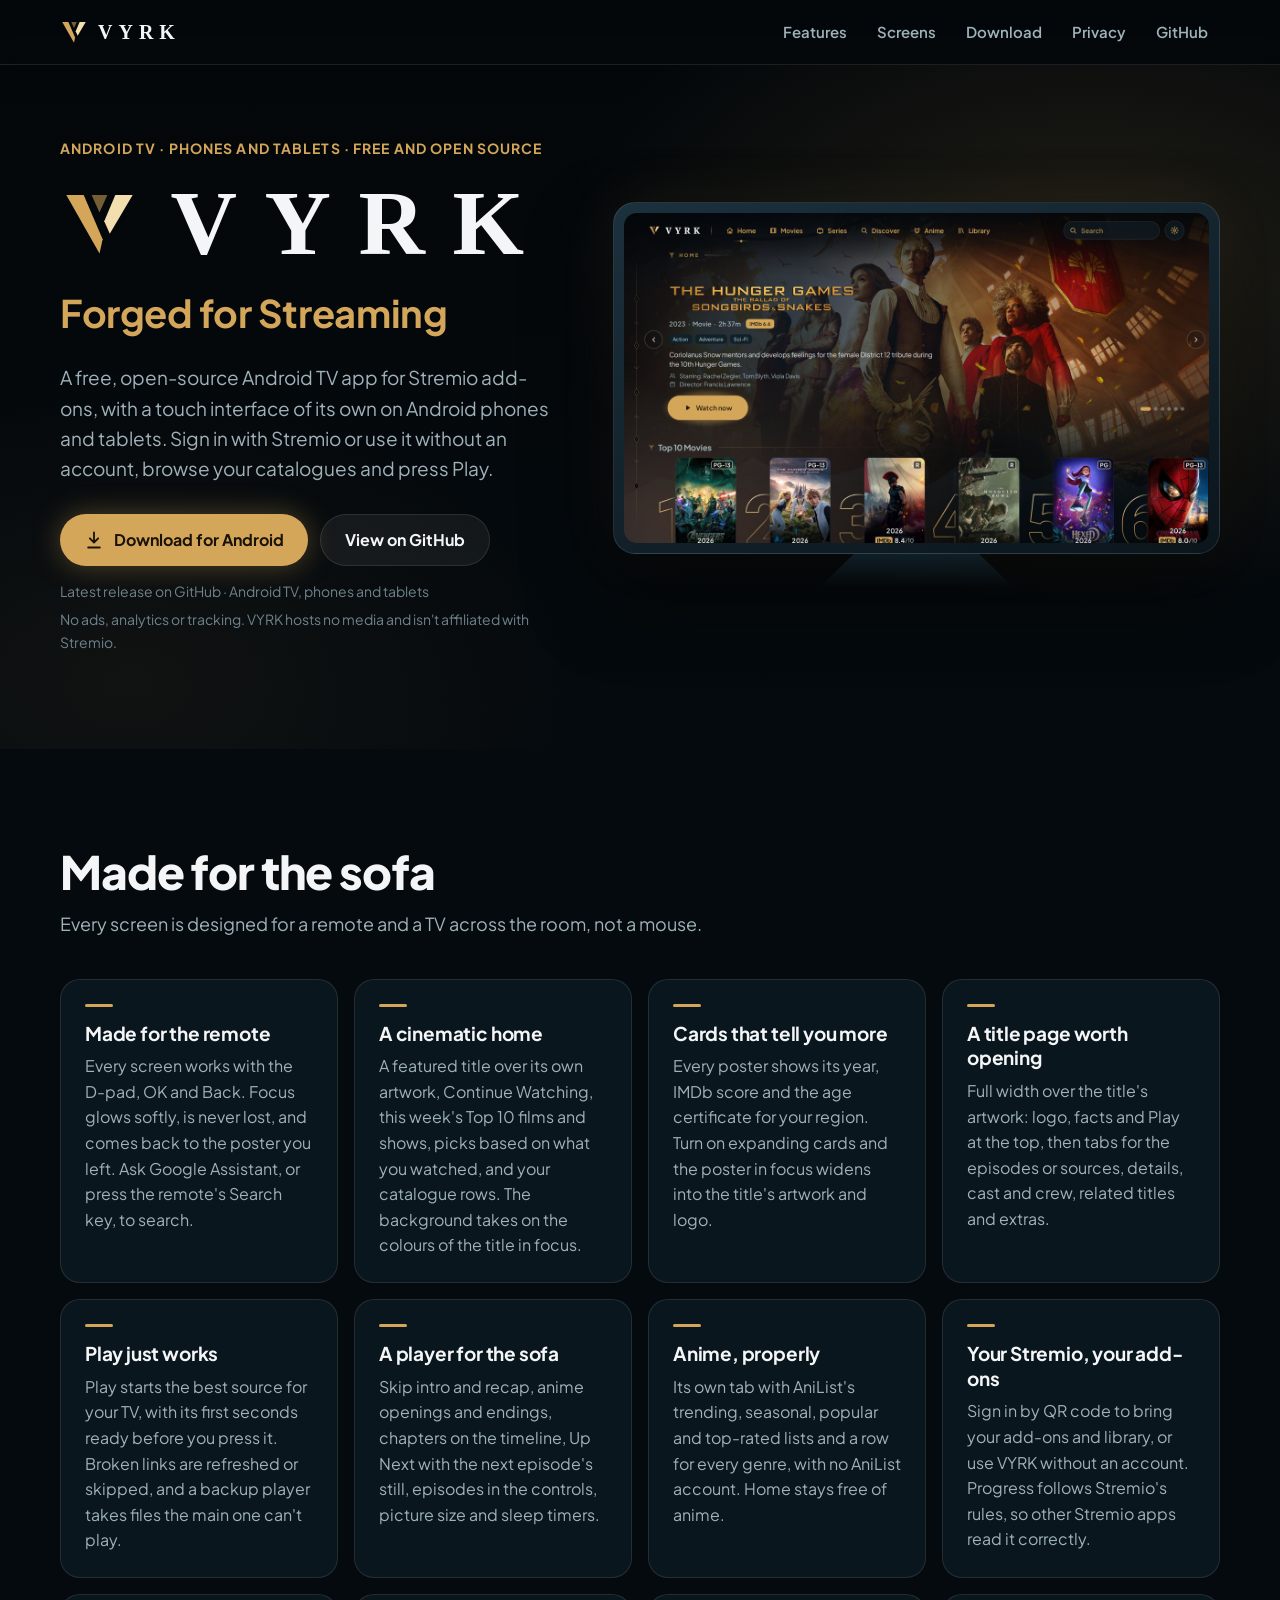
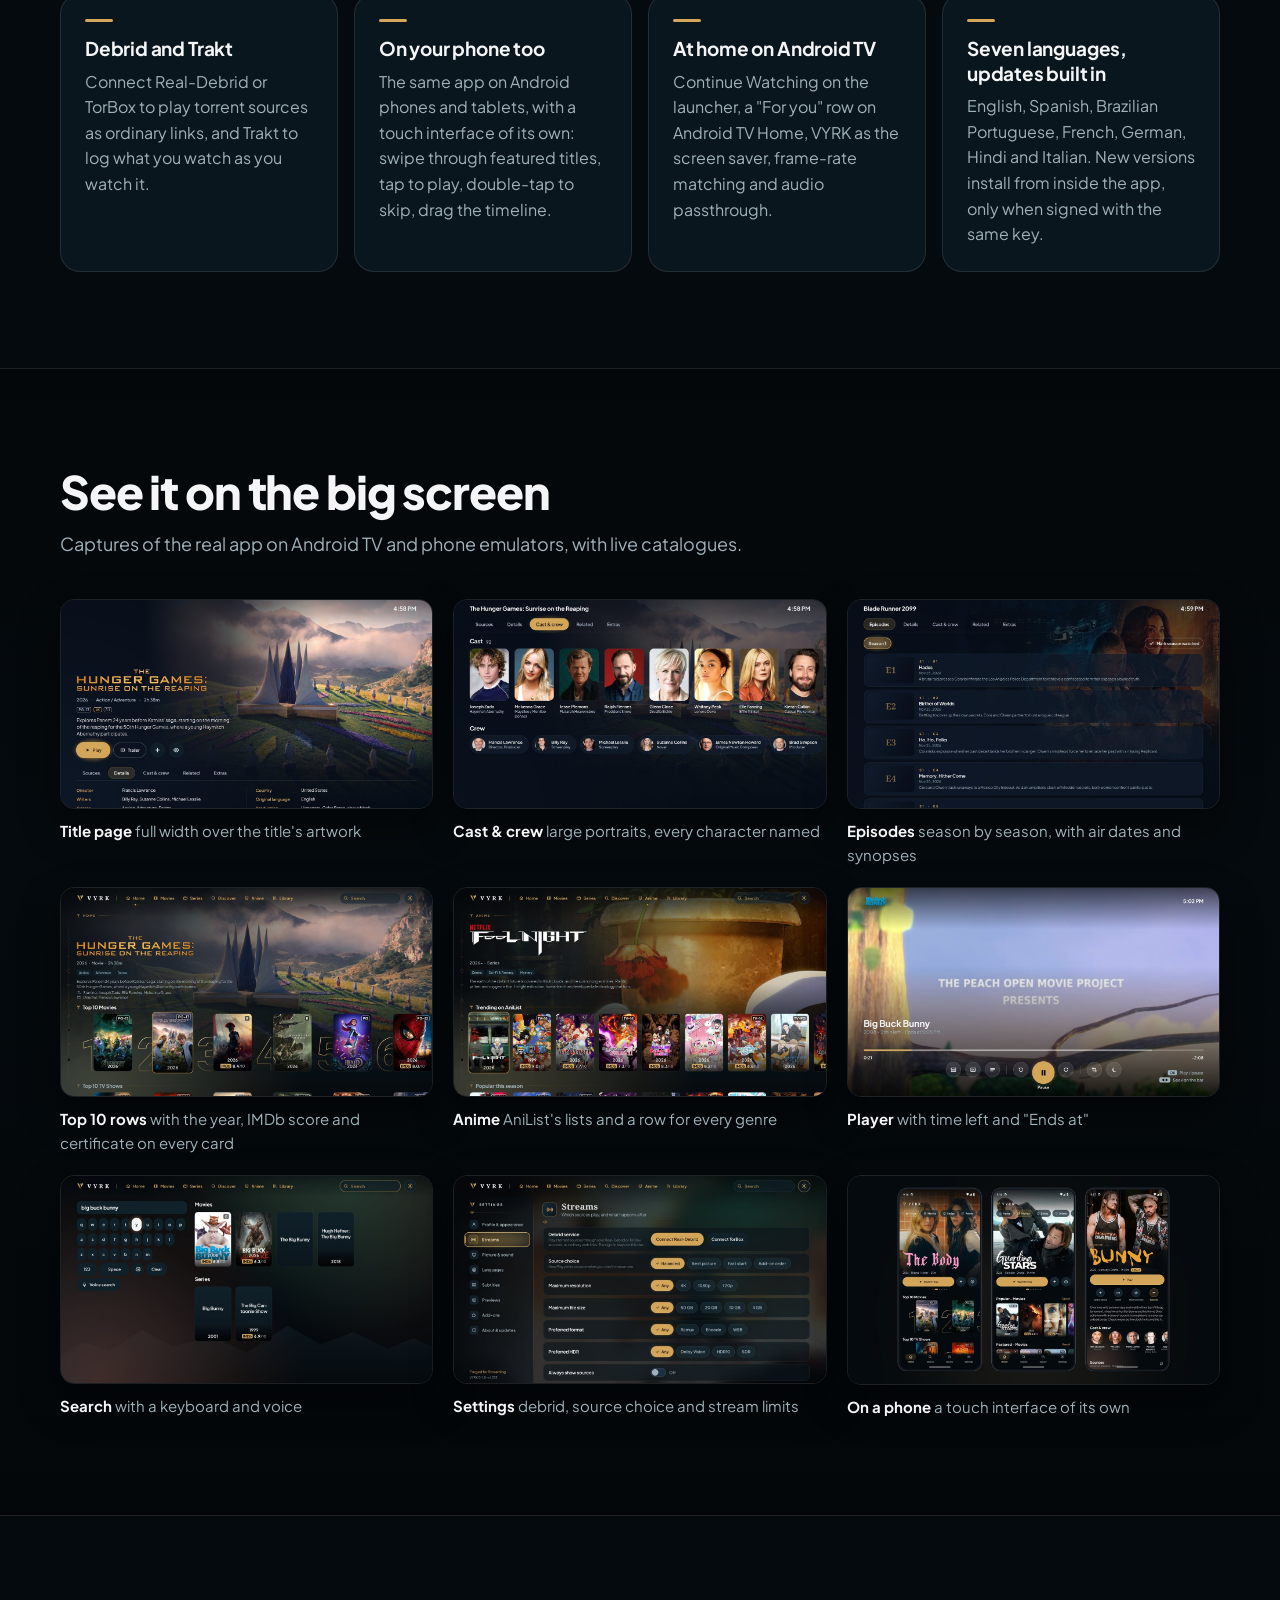
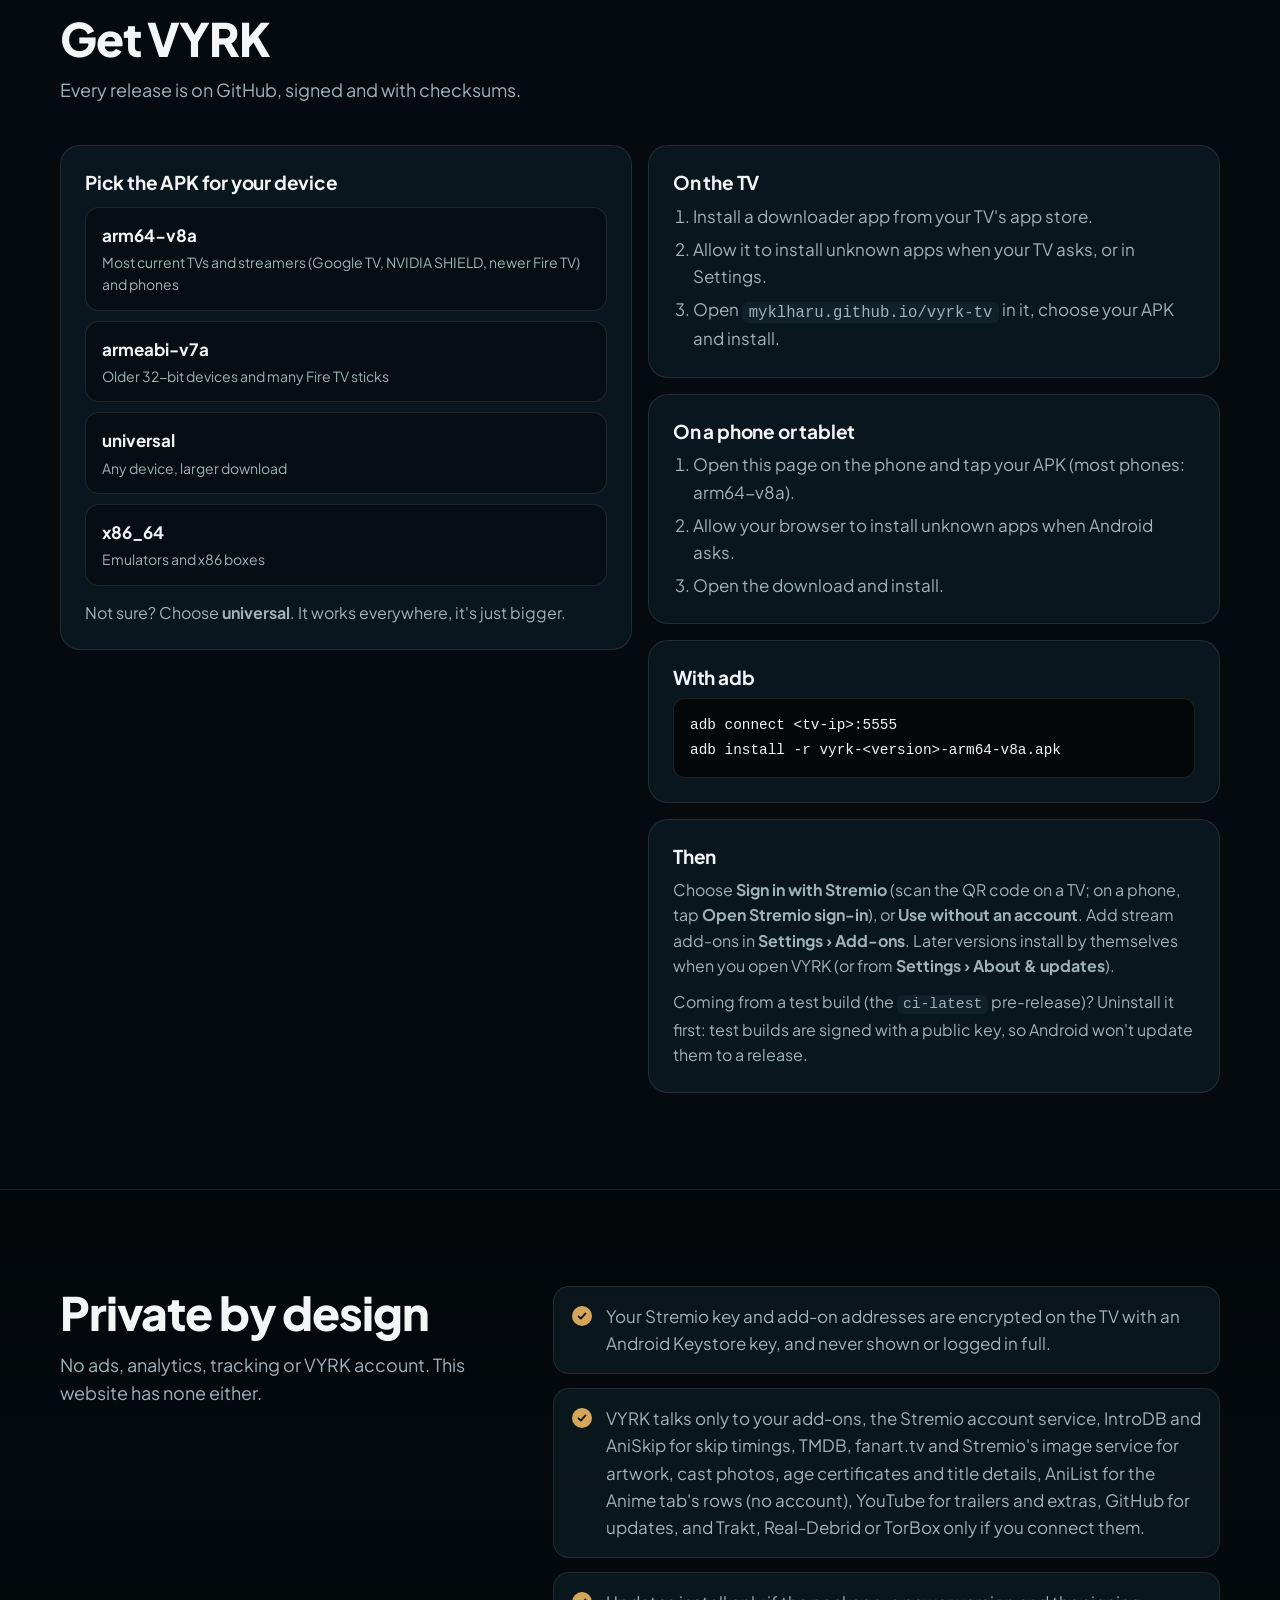
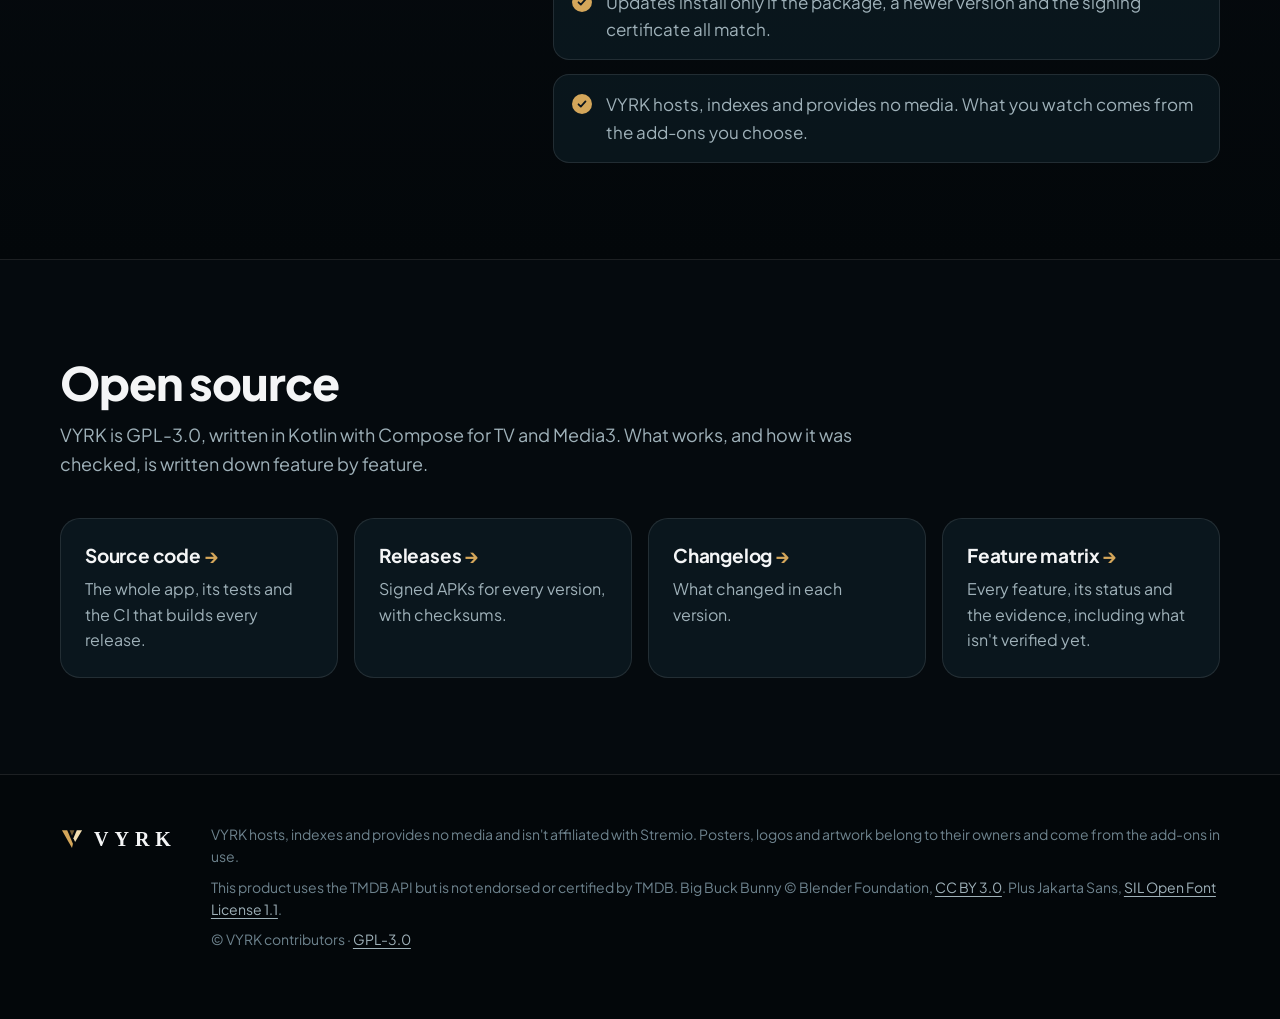
==== commit acd11d73: "Website and README: today's features, new captures, full list of services - Site: twelve feature car" ====
--- a/site/index.html
+++ b/site/index.html
@@ -58,7 +58,7 @@
           <p class="fineprint">No ads, analytics or tracking. VYRK hosts no media and isn't affiliated with Stremio.</p>
         </div>
         <figure class="tv">
-          <div class="tv-frame"><img src="img/shots/home.jpg" alt="VYRK home screen on a TV: icon tabs, a featured title with its logo, synopsis and a Watch now button, arrows at either side, above Top 10 rows" width="1280" height="720"></div>
+          <div class="tv-frame"><img src="img/shots/home.jpg" alt="VYRK's Home on a TV: The Hunger Games: The Ballad of Songbirds and Snakes featured over its artwork with its logo, facts, synopsis and Watch now, above the Top 10 Movies row" width="1280" height="720"></div>
           <div class="tv-stand" aria-hidden="true"></div>
         </figure>
       </div>
@@ -72,39 +72,51 @@
         <div class="features">
           <article class="card">
             <h3>Made for the remote</h3>
-            <p>Every screen works with the D-pad, OK and Back. Focus is a soft glow with a slight zoom, never lost, and it comes back to the poster you left.</p>
+            <p>Every screen works with the D-pad, OK and Back. Focus glows softly, is never lost, and comes back to the poster you left. Ask Google Assistant, or press the remote's Search key, to search.</p>
           </article>
           <article class="card">
             <h3>A cinematic home</h3>
-            <p>A featured title with its own artwork and logo, Continue Watching, Top 10 rows per streaming service and your catalogue rows, with an optional muted trailer.</p>
-          </article>
-          <article class="card">
-            <h3>A full-screen title page</h3>
-            <p>Logo, facts, synopsis and cast with photos over the title's artwork. One more press shows the episodes, or every source ranked and explained.</p>
+            <p>A featured title over its own artwork, Continue Watching, this week's Top 10 films and shows, picks based on what you watched, and your catalogue rows. The background takes on the colours of the title in focus.</p>
+          </article>
+          <article class="card">
+            <h3>Cards that tell you more</h3>
+            <p>Every poster shows its year, IMDb score and the age certificate for your region. Turn on expanding cards and the poster in focus widens into the title's artwork and logo.</p>
+          </article>
+          <article class="card">
+            <h3>A title page worth opening</h3>
+            <p>Full width over the title's artwork: logo, facts and Play at the top, then tabs for the episodes or sources, details, cast and crew, related titles and extras.</p>
           </article>
           <article class="card">
             <h3>Play just works</h3>
-            <p>Play starts the best source for your TV. Broken links are refreshed or skipped. Skip intro and recap, chapters on the timeline, Up Next and sleep timers.</p>
+            <p>Play starts the best source for your TV, with its first seconds ready before you press it. Broken links are refreshed or skipped, and a backup player takes files the main one can't play.</p>
+          </article>
+          <article class="card">
+            <h3>A player for the sofa</h3>
+            <p>Skip intro and recap, anime openings and endings, chapters on the timeline, Up Next with the next episode's still, episodes in the controls, picture size and sleep timers.</p>
+          </article>
+          <article class="card">
+            <h3>Anime, properly</h3>
+            <p>Its own tab with AniList's trending, seasonal, popular and top-rated lists and a row for every genre, with no AniList account. Home stays free of anime.</p>
           </article>
           <article class="card">
             <h3>Your Stremio, your add-ons</h3>
-            <p>Sign in by QR code to bring your add-ons and library, or start without an account. Install add-ons from a link and configure them from your phone.</p>
-          </article>
-          <article class="card">
-            <h3>Your Stremio account</h3>
-            <p>Scan the QR code on first run to sign in with Stremio, or use VYRK without an account. Watched state follows Stremio's own rules, so progress reads correctly in other Stremio apps.</p>
+            <p>Sign in by QR code to bring your add-ons and library, or use VYRK without an account. Progress follows Stremio's rules, so other Stremio apps read it correctly.</p>
+          </article>
+          <article class="card">
+            <h3>Debrid and Trakt</h3>
+            <p>Connect Real-Debrid or TorBox to play torrent sources as ordinary links, and Trakt to log what you watch as you watch it.</p>
           </article>
           <article class="card">
             <h3>On your phone too</h3>
-            <p>The same app on Android phones and tablets, with a touch interface of its own: swipe through featured titles, tap to play, double-tap to skip, drag the timeline. TVs keep the remote interface.</p>
-          </article>
-          <article class="card">
-            <h3>Seven languages</h3>
-            <p>English, Spanish, Brazilian Portuguese, French, German, Hindi and Italian, with an in-app language choice.</p>
-          </article>
-          <article class="card">
-            <h3>Updates inside the app</h3>
-            <p>VYRK checks for a new version when you open it and installs it for you, only if it's signed with the same key as the copy you have.</p>
+            <p>The same app on Android phones and tablets, with a touch interface of its own: swipe through featured titles, tap to play, double-tap to skip, drag the timeline.</p>
+          </article>
+          <article class="card">
+            <h3>At home on Android TV</h3>
+            <p>Continue Watching on the launcher, a "For you" row on Android TV Home, VYRK as the screen saver, frame-rate matching and audio passthrough.</p>
+          </article>
+          <article class="card">
+            <h3>Seven languages, updates built in</h3>
+            <p>English, Spanish, Brazilian Portuguese, French, German, Hindi and Italian. New versions install from inside the app, only when signed with the same key.</p>
           </article>
         </div>
       </div>
@@ -114,14 +126,17 @@
     <section class="section section-alt" id="screens">
       <div class="wrap">
         <h2>See it on the big screen</h2>
-        <p class="section-lede">Captures of the real app on an Android TV emulator with live catalogues.</p>
+        <p class="section-lede">Captures of the real app on Android TV and phone emulators, with live catalogues.</p>
         <div class="gallery">
-          <figure><img src="img/shots/title-page.jpg" alt="Full-screen title page for Possible Love with cast photos and Play, Trailer, library, watched and info buttons" loading="lazy" width="1280" height="720"><figcaption><strong>Title page</strong> full screen, with the cast</figcaption></figure>
-          <figure><img src="img/shots/episodes.jpg" alt="Series page for Black Doves over the show's artwork, with seasons, runtime, synopsis, cast and a Play button" loading="lazy" width="1280" height="720"><figcaption><strong>Series</strong> full screen, with seasons and the cast</figcaption></figure>
-          <figure><img src="img/shots/top10.jpg" alt="Top 10 on Netflix rows with large ranking numbers and a title header" loading="lazy" width="1280" height="720"><figcaption><strong>Top 10 rows</strong> per streaming service</figcaption></figure>
-          <figure><img src="img/shots/player.jpg" alt="Player with round controls, time left and the time it ends" loading="lazy" width="1280" height="720"><figcaption><strong>Player</strong> with time left and "Ends at"</figcaption></figure>
-          <figure><img src="img/shots/search.jpg" alt="Search with an on-screen keyboard and results for movies and series" loading="lazy" width="1280" height="720"><figcaption><strong>Search</strong> with a keyboard and voice</figcaption></figure>
-          <figure><img src="img/shots/settings.jpg" alt="Settings: a glass sidebar with an icon per group, and the Streams page with segmented choices and On/Off switches" loading="lazy" width="1280" height="720"><figcaption><strong>Settings</strong> with a glass sidebar and compact rows</figcaption></figure>
+          <figure><img src="img/shots/info-page.jpg" alt="Title page for The Hunger Games: Sunrise on the Reaping: its logo, year, genre and runtime, PG-13, 4K and 5.1 badges, the synopsis, Play, Trailer, Library and Watched, with the Sources, Details, Cast and crew, Related and Extras tabs below" loading="lazy" width="1280" height="720"><figcaption><strong>Title page</strong> full width over the title's artwork</figcaption></figure>
+          <figure><img src="img/shots/info-cast.jpg" alt="Cast and crew tab: a row of cast portraits, each with the character's name, and the crew below with their roles" loading="lazy" width="1280" height="720"><figcaption><strong>Cast &amp; crew</strong> large portraits, every character named</figcaption></figure>
+          <figure><img src="img/shots/series-info.jpg" alt="Episodes tab for Blade Runner 2099: the season and Mark season watched, then the episodes with their titles, air dates and synopses" loading="lazy" width="1280" height="720"><figcaption><strong>Episodes</strong> season by season, with air dates and synopses</figcaption></figure>
+          <figure><img src="img/shots/top10-rows.jpg" alt="Home with the Top 10 Movies row in focus: the title header above posters that each show the year, IMDb score and age certificate" loading="lazy" width="1280" height="720"><figcaption><strong>Top 10 rows</strong> with the year, IMDb score and certificate on every card</figcaption></figure>
+          <figure><img src="img/shots/anime.jpg" alt="Anime tab: Fool Night featured over its artwork, above AniList's Trending row of posters with the year, IMDb score and certificate" loading="lazy" width="1280" height="720"><figcaption><strong>Anime</strong> AniList's lists and a row for every genre</figcaption></figure>
+          <figure><img src="img/shots/player.jpg" alt="Player with round controls, the time left and the time it ends" loading="lazy" width="1280" height="720"><figcaption><strong>Player</strong> with time left and "Ends at"</figcaption></figure>
+          <figure><img src="img/shots/search.jpg" alt="Search for big buck bunny: an on-screen keyboard and voice search beside film and series results" loading="lazy" width="1280" height="720"><figcaption><strong>Search</strong> with a keyboard and voice</figcaption></figure>
+          <figure><img src="img/shots/settings.jpg" alt="Settings, Streams page: the debrid service, source choice, maximum resolution and file size, preferred format and HDR" loading="lazy" width="1280" height="720"><figcaption><strong>Settings</strong> debrid, source choice and stream limits</figcaption></figure>
+          <figure><img src="img/shots/phone.jpg" alt="Three phone screens: Home with a featured title and Top 10 rows, the Movies tab with its rows, and a film's title page with Play, cast and sources" loading="lazy" width="1280" height="720"><figcaption><strong>On a phone</strong> a touch interface of its own</figcaption></figure>
         </div>
       </div>
     </section>
@@ -183,7 +198,7 @@
         </div>
         <ul class="ticks">
           <li>Your Stremio key and add-on addresses are encrypted on the TV with an Android Keystore key, and never shown or logged in full.</li>
-          <li>VYRK talks only to your add-ons, the Stremio account service, IntroDB for intro timings, TMDB for cast photos, artwork, age certificates and title details, AniList for the Anime tab's rows (no account), YouTube for trailers and extras, and GitHub for updates.</li>
+          <li>VYRK talks only to your add-ons, the Stremio account service, IntroDB and AniSkip for skip timings, TMDB, fanart.tv and Stremio's image service for artwork, cast photos, age certificates and title details, AniList for the Anime tab's rows (no account), YouTube for trailers and extras, GitHub for updates, and Trakt, Real-Debrid or TorBox only if you connect them.</li>
           <li>Updates install only if the package, a newer version and the signing certificate all match.</li>
           <li>VYRK hosts, indexes and provides no media. What you watch comes from the add-ons you choose.</li>
         </ul>
--- a/site/styles.css
+++ b/site/styles.css
@@ -118,6 +118,8 @@
 
 /* ---- Download ---- */
 .download-grid { display: grid; grid-template-columns: 1fr 1fr; gap: 16px; align-items: start; }
+/* Grid items may shrink below their content (the adb box scrolls instead of widening the page). */
+.download-grid > *, .steps > * { min-width: 0; }
 .apks { list-style: none; margin: 12px 0 14px; padding: 0; display: grid; gap: 10px; }
 .apk { display: grid; grid-template-columns: auto 1fr auto; grid-template-areas: "name size size" "for for for"; gap: 2px 12px; padding: 14px 16px; border-radius: 14px; background: rgba(3, 7, 10, 0.5); border: 1px solid var(--edge); text-decoration: none; color: var(--text); transition: background 0.15s ease, transform 0.15s ease; }
 .apk:hover, .apk:focus-visible { background: var(--text); color: var(--bg); transform: scale(1.015); }
